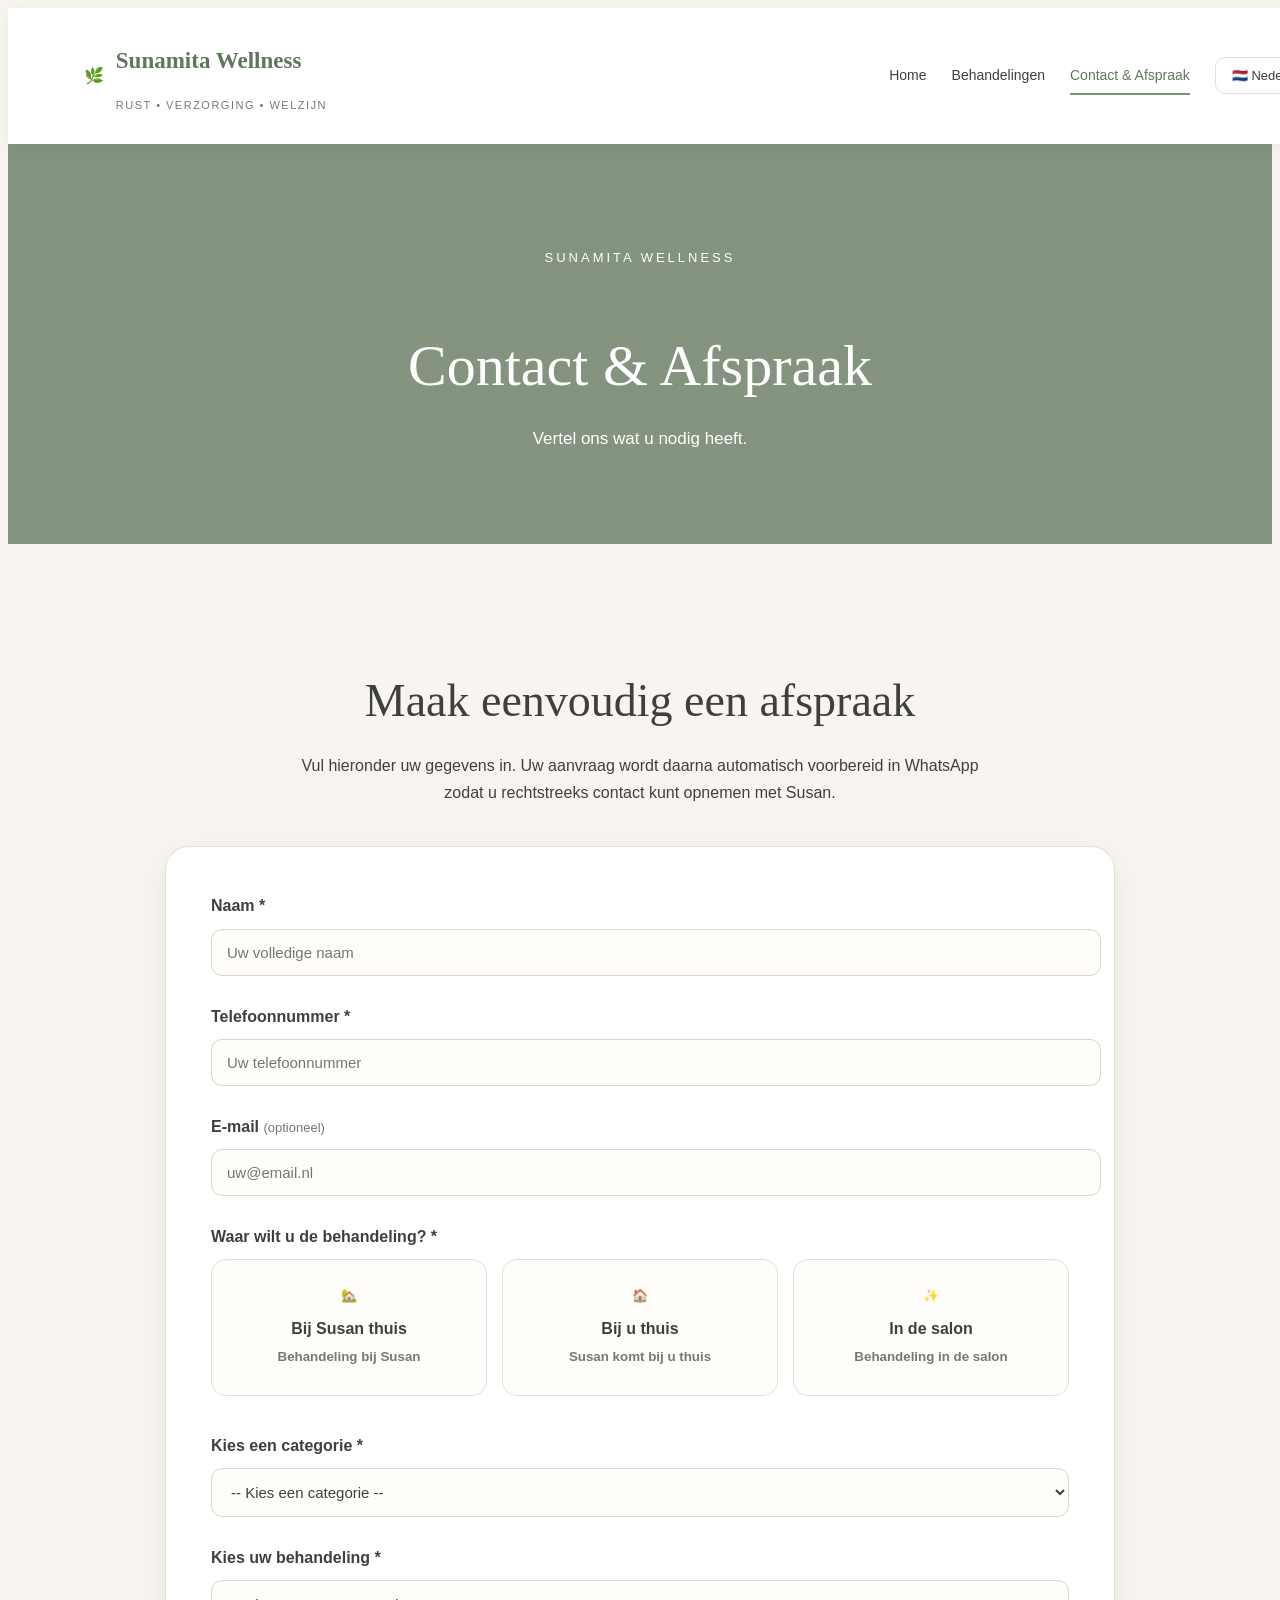
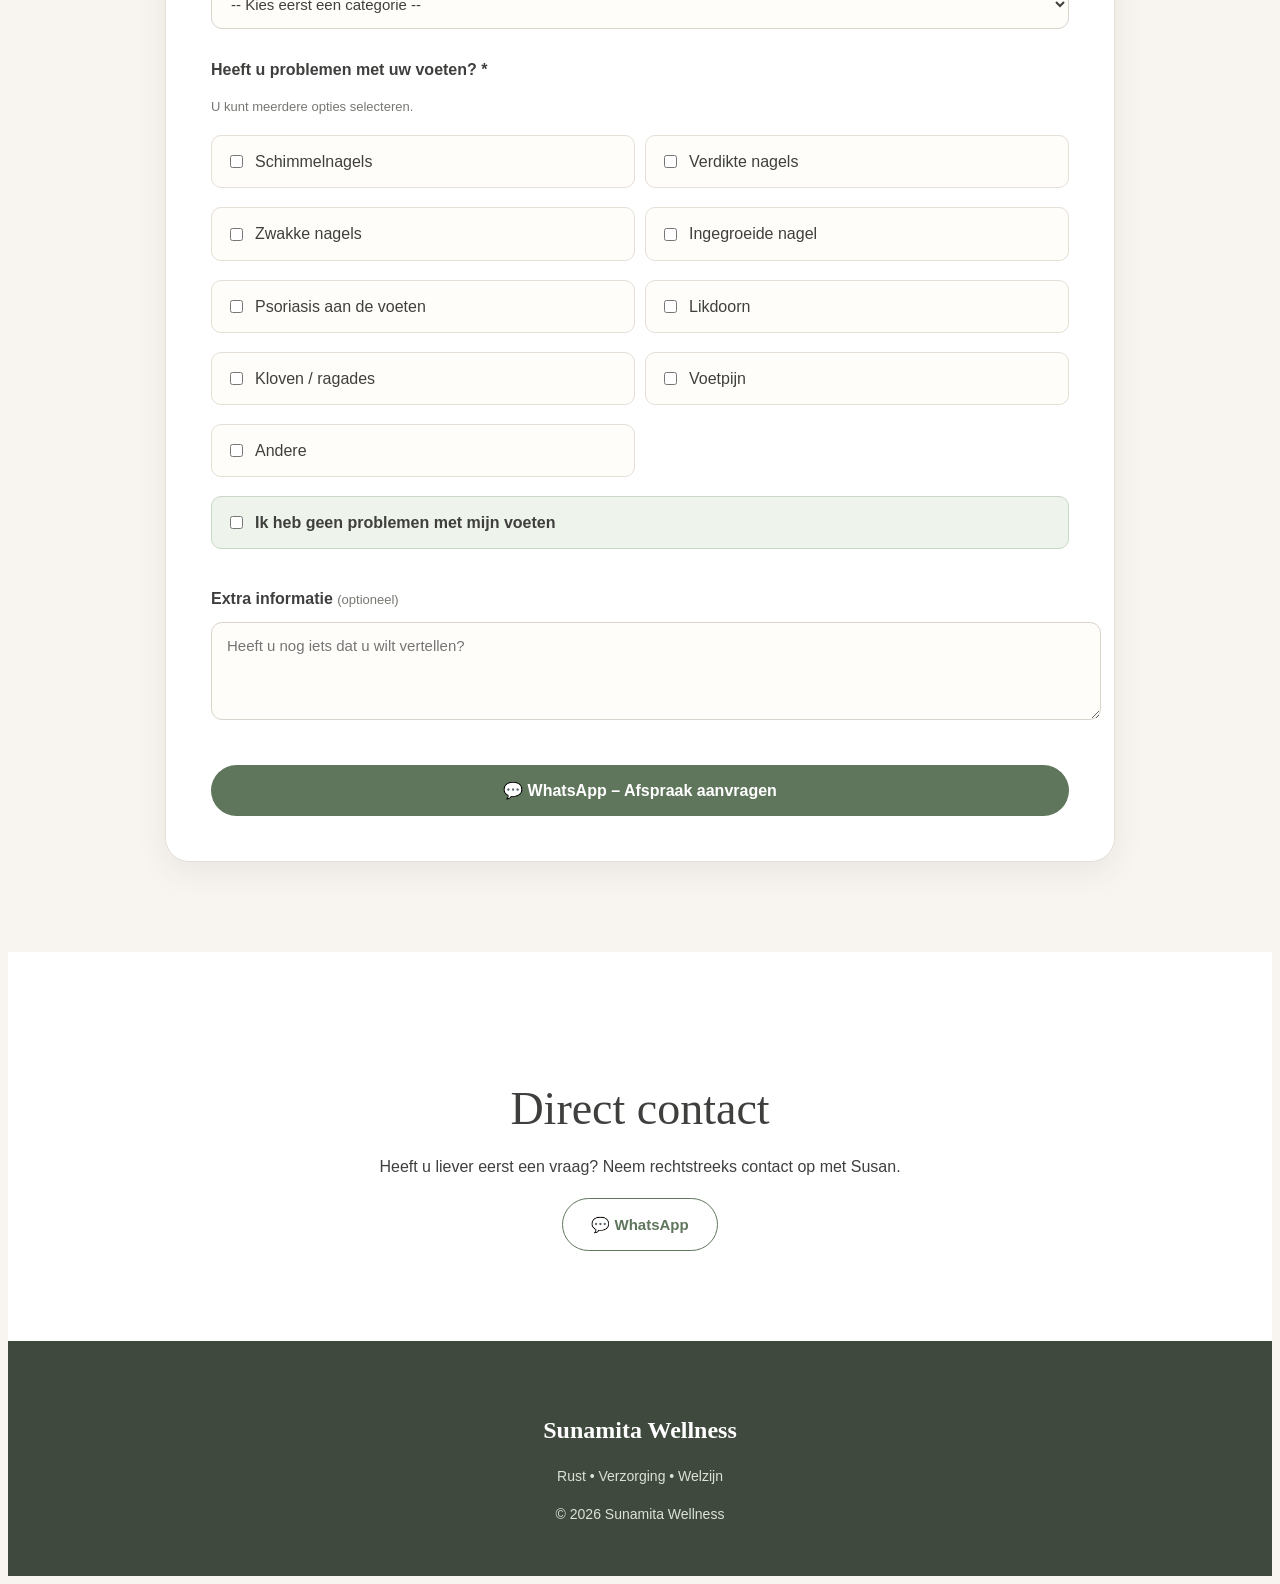
==== contact.html @ 45d214ab "Update contact.html" ====
<!DOCTYPE html>
<html lang="nl">
<head>
  <meta charset="UTF-8">
  <meta name="viewport" content="width=device-width, initial-scale=1.0">

  <title>Contact & Afspraak | Sunamita Wellness</title>

  <link rel="stylesheet" href="style.css">
</head>

<body>

<header class="header">

  <div class="logo">
    <span>🌿</span>

    <div>
      <h1>Sunamita Wellness</h1>
      <p>Rust • Verzorging • Welzijn</p>
    </div>
  </div>

  <nav>

    <a href="index.html"
       data-nl="Home"
       data-en="Home"
       data-es="Inicio">
       Home
    </a>

    <a href="services.html"
       data-nl="Behandelingen"
       data-en="Services"
       data-es="Servicios">
       Behandelingen
    </a>

    <a href="contact.html"
       class="active"
       data-nl="Contact & Afspraak"
       data-en="Contact & Appointment"
       data-es="Contacto y Cita">
       Contact & Afspraak
    </a>

    <select id="languageSelector">

      <option value="nl">🇳🇱 Nederlands</option>

      <option value="en">🇬🇧 English</option>

      <option value="es">🇪🇸 Español</option>

    </select>

  </nav>

</header>


<main>

<section class="page-title">

  <p>Sunamita Wellness</p>

  <h2>Contact & Afspraak</h2>

  <span>
    Vertel ons wat u nodig heeft.
  </span>

</section>


<section class="contact-section section">

<div class="contact-intro">

<h2>Maak eenvoudig een afspraak</h2>

<p>
Vul hieronder uw gegevens in. Uw aanvraag wordt daarna automatisch
voorbereid in WhatsApp zodat u rechtstreeks contact kunt opnemen met Susan.
</p>

</div>


<form id="appointmentForm">


<!-- NAAM -->

<div class="form-group">

<label for="name">
Naam *
</label>

<input
  type="text"
  id="name"
  name="name"
  placeholder="Uw volledige naam"
  required
>

</div>


<!-- TELEFOON -->

<div class="form-group">

<label for="phone">
Telefoonnummer *
</label>

<input
  type="tel"
  id="phone"
  name="phone"
  placeholder="Uw telefoonnummer"
  required
>

</div>


<!-- EMAIL -->

<div class="form-group">

<label for="email">
E-mail <span>(optioneel)</span>
</label>

<input
  type="email"
  id="email"
  name="email"
  placeholder="uw@email.nl"
>

</div>


<!-- LOCATIE -->

<div class="form-group">

<label>
Waar wilt u de behandeling? *
</label>


<div class="location-options">

<label class="option-card">

<input
  type="radio"
  name="location"
  value="Bij Susan thuis"
  data-price-column="home"
  required
>

<span>🏡</span>

<strong
  data-nl="Bij Susan thuis"
  data-en="At Susan's home"
  data-es="En casa de Susan">
  Bij Susan thuis
</strong>

<small
  data-nl="Behandeling bij Susan"
  data-en="Treatment at Susan's home"
  data-es="Tratamiento en casa de Susan">
  Behandeling bij Susan
</small>

</label>


<label class="option-card">

<input
  type="radio"
  name="location"
  value="Bij u thuis"
  data-price-column="domicilio"
>

<span>🏠</span>

<strong
  data-nl="Bij u thuis"
  data-en="At your home"
  data-es="En su domicilio">
  Bij u thuis
</strong>

<small
  data-nl="Susan komt bij u thuis"
  data-en="Susan comes to your home"
  data-es="Susan va a su domicilio">
  Susan komt bij u thuis
</small>
</label>


<label class="option-card">

<input
  type="radio"
  name="location"
  value="In de salon"
  data-price-column="salon"
>

<span>✨</span>

<strong
  data-nl="In de salon"
  data-en="At the salon"
  data-es="En el salón">
  In de salon
</strong>

<small
  data-nl="Behandeling in de salon"
  data-en="Treatment at the salon"
  data-es="Tratamiento en el salón">
  Behandeling in de salon
</small>
</label>

</div>

</div>


<!-- CATEGORIE -->

<div class="form-group">

<label for="category">
Kies een categorie *
</label>

<select id="category" required>

<option value="">
-- Kies een categorie --
</option>

<option value="massage">
💆 Massages
</option>

<option value="feet">
🦶 Voetverzorging & Voettherapie
</option>

<option value="nails">
💅 Nagelverzorging & Manicure
</option>

<option value="spa">
🌿 Spa Pedicure
</option>

<option value="reflex">
🌸 Voetreflexologie & Lymfatische massage
</option>

</select>

</div>


<!-- SERVICE -->

<div class="form-group">

<label for="service">
Kies uw behandeling *
</label>

<select id="service" required>

<option value="">
-- Kies eerst een categorie --
</option>

</select>

</div>


<!-- PROBLEMEN -->

<div class="form-group">

<label>
Heeft u problemen met uw voeten? *
</label>

<p class="help-text">
U kunt meerdere opties selecteren.
</p>


<div class="problem-options">

<label>
<input type="checkbox" name="problem" value="Schimmelnagels">
Schimmelnagels
</label>

<label>
<input type="checkbox" name="problem" value="Verdikte nagels">
Verdikte nagels
</label>

<label>
<input type="checkbox" name="problem" value="Zwakke nagels">
Zwakke nagels
</label>

<label>
<input type="checkbox" name="problem" value="Ingegroeide nagel">
Ingegroeide nagel
</label>

<label>
<input type="checkbox" name="problem" value="Psoriasis aan de voeten">
Psoriasis aan de voeten
</label>

<label>
<input type="checkbox" name="problem" value="Likdoorn">
Likdoorn
</label>

<label>
<input type="checkbox" name="problem" value="Kloven / ragades">
Kloven / ragades
</label>

<label>
<input type="checkbox" name="problem" value="Voetpijn">
Voetpijn
</label>

<label>
<input type="checkbox" name="problem" value="Andere">
Andere
</label>

<label class="no-problem">

<input
  type="checkbox"
  id="noProblem"
  name="problem"
  value="Ik heb geen problemen met mijn voeten"
>

<strong>
Ik heb geen problemen met mijn voeten
</strong>

</label>

</div>

</div>


<!-- ANDERE -->

<div
  class="form-group"
  id="otherProblemContainer"
  style="display:none;"
>

<label for="otherProblem">
Beschrijf uw probleem *
</label>

<textarea
  id="otherProblem"
  rows="4"
  placeholder="Beschrijf hier wat u ervaart..."
></textarea>

</div>


<!-- OPMERKING -->

<div class="form-group">

<label for="message">
Extra informatie <span>(optioneel)</span>
</label>

<textarea
  id="message"
  rows="4"
  placeholder="Heeft u nog iets dat u wilt vertellen?"
></textarea>

</div>


<!-- PRIJS -->

<div
  id="pricePreview"
  class="price-preview"
  style="display:none;"
>

<h3>💶 Indicatie van de prijs</h3>

<p>
Basisprijs:
<strong id="basePrice">€0</strong>
</p>

<p>
Toeslag bij specifieke voetproblemen:
<strong>vanaf €20</strong>
</p>

<p class="price-note">
De definitieve prijs wordt vooraf door Susan bevestigd.
</p>

</div>


<button
  type="submit"
  class="button whatsapp-button"
>
  💬 WhatsApp – Afspraak aanvragen
</button>


</form>

</section>


<section class="contact-info section">

<h2>Direct contact</h2>

<p>
Heeft u liever eerst een vraag? Neem rechtstreeks contact op met Susan.
</p>

<a
  href="#"
  id="directWhatsapp"
  class="button secondary"
>
💬 WhatsApp
</a>

</section>

</main>


<footer>

<h3>Sunamita Wellness</h3>

<p>Rust • Verzorging • Welzijn</p>

<p>© 2026 Sunamita Wellness</p>

</footer>


<script src="script.js"></script>

</body>
</html>
---- style.css ----
```css
/* =========================================
   SUNAMITA WELLNESS
   GLOBAL STYLES
========================================= */

* {
  margin: 0;
  padding: 0;
  box-sizing: border-box;
}

:root {
  --primary: #7b9278;
  --primary-dark: #5f765c;
  --secondary: #d9c7b8;
  --cream: #f8f5f0;
  --light: #ffffff;
  --text: #3f403d;
  --muted: #777872;
  --border: #e5dfd7;
  --shadow: 0 10px 30px rgba(70, 70, 60, 0.08);
  --radius: 18px;
}

html {
  scroll-behavior: smooth;
}

body {
  font-family: "Segoe UI", Arial, sans-serif;
  background: var(--cream);
  color: var(--text);
  line-height: 1.7;
}

a {
  text-decoration: none;
  color: inherit;
}

img {
  max-width: 100%;
  display: block;
}


/* =========================================
   HEADER
========================================= */

.header {
  width: 100%;
  background: rgba(255, 255, 255, 0.96);
  display: flex;
  align-items: center;
  justify-content: space-between;
  padding: 18px 6%;
  position: sticky;
  top: 0;
  z-index: 1000;
  box-shadow: 0 3px 20px rgba(0, 0, 0, 0.05);
  backdrop-filter: blur(10px);
}

.logo {
  display: flex;
  align-items: center;
  gap: 12px;
}

.logo-icon {
  font-size: 34px;
}

.logo h1 {
  font-family: Georgia, serif;
  font-size: 23px;
  color: var(--primary-dark);
  font-weight: 600;
}

.logo p {
  font-size: 11px;
  letter-spacing: 1.5px;
  color: var(--muted);
  text-transform: uppercase;
}

nav {
  display: flex;
  align-items: center;
  gap: 25px;
}

nav a {
  font-size: 14px;
  font-weight: 500;
  color: var(--text);
  transition: 0.3s ease;
  position: relative;
}

nav a:hover,
nav a.active {
  color: var(--primary-dark);
}

nav a.active::after {
  content: "";
  position: absolute;
  left: 0;
  right: 0;
  bottom: -7px;
  height: 2px;
  background: var(--primary);
}

#languageSelector {
  border: 1px solid var(--border);
  background: white;
  padding: 9px 12px;
  border-radius: 10px;
  color: var(--text);
  cursor: pointer;
  font-size: 13px;
}


/* =========================================
   HERO
========================================= */

.hero {
  min-height: 680px;
  position: relative;
  display: flex;
  align-items: center;
  justify-content: center;

  /*
     Después podemos reemplazar esta imagen
     por una foto real de Sunamita Wellness.
  */

  background:
    linear-gradient(
      rgba(55, 65, 55, 0.38),
      rgba(55, 65, 55, 0.38)
    ),
    url("images/hero.jpg") center/cover no-repeat;

  text-align: center;
  color: white;
}

.hero-overlay {
  position: absolute;
  inset: 0;
  background: linear-gradient(
    135deg,
    rgba(70, 90, 70, 0.25),
    rgba(30, 40, 30, 0.18)
  );
}

.hero-content {
  position: relative;
  z-index: 2;
  max-width: 800px;
  padding: 30px;
}

.welcome {
  font-size: 17px;
  letter-spacing: 3px;
  text-transform: uppercase;
  margin-bottom: 12px;
}

.hero h2 {
  font-family: Georgia, serif;
  font-size: clamp(48px, 8vw, 82px);
  font-weight: 500;
  margin-bottom: 20px;
}

.hero-text {
  font-size: 21px;
  margin-bottom: 35px;
}


/* =========================================
   BUTTONS
========================================= */

.button {
  display: inline-block;
  background: var(--primary-dark);
  color: white;
  padding: 13px 28px;
  border-radius: 50px;
  font-size: 15px;
  font-weight: 600;
  border: none;
  cursor: pointer;
  transition: 0.3s ease;
}

.button:hover {
  transform: translateY(-2px);
  background: #4e644c;
  box-shadow: 0 8px 20px rgba(60, 80, 60, 0.2);
}

.button.secondary {
  background: transparent;
  border: 1px solid var(--primary-dark);
  color: var(--primary-dark);
}

.button.secondary:hover {
  background: var(--primary-dark);
  color: white;
}


/* =========================================
   GENERAL SECTIONS
========================================= */

.section {
  padding: 90px 7%;
}

.section-content {
  max-width: 850px;
  margin: auto;
}

.section-heading {
  max-width: 800px;
  margin: 0 auto 45px;
  text-align: center;
}

.small-title {
  color: var(--primary-dark);
  text-transform: uppercase;
  letter-spacing: 2px;
  font-size: 13px;
  font-weight: 700;
  margin-bottom: 10px;
}

.section h2,
.section-heading h2 {
  font-family: Georgia, serif;
  font-weight: 500;
  font-size: clamp(32px, 5vw, 46px);
  line-height: 1.25;
  margin-bottom: 22px;
}

.section p {
  margin-bottom: 17px;
}


/* =========================================
   INTRO
========================================= */

.intro-section {
  background: white;
  text-align: center;
}

.intro-section .section-content {
  max-width: 850px;
}


/* =========================================
   INFO CARDS
========================================= */

.info-grid {
  max-width: 1100px;
  margin: auto;
  display: grid;
  grid-template-columns: repeat(3, 1fr);
  gap: 25px;
}

.info-card {
  background: white;
  padding: 35px 28px;
  border-radius: var(--radius);
  box-shadow: var(--shadow);
  text-align: center;
  border: 1px solid var(--border);
  transition: 0.3s ease;
}

.info-card:hover {
  transform: translateY(-6px);
}

.info-icon {
  font-size: 42px;
  margin-bottom: 18px;
}

.info-card h3 {
  font-family: Georgia, serif;
  font-size: 23px;
  margin-bottom: 12px;
  color: var(--primary-dark);
}


/* =========================================
   PROBLEMS
========================================= */

.problems-section {
  background: #f0ebe4;
}

.problem-grid {
  max-width: 1100px;
  margin: auto;
  display: grid;
  grid-template-columns: repeat(3, 1fr);
  gap: 18px;
}

.problem-card {
  background: white;
  border-radius: 16px;
  padding: 25px 20px;
  text-align: center;
  border: 1px solid var(--border);
  transition: 0.3s ease;
}

.problem-card:hover {
  transform: translateY(-4px);
  box-shadow: var(--shadow);
}

.problem-card span {
  display: block;
  font-size: 32px;
  margin-bottom: 10px;
}

.problem-card h3 {
  font-size: 17px;
  font-weight: 600;
}

.section-button {
  text-align: center;
  margin-top: 35px;
}


/* =========================================
   MASSAGES
========================================= */

.massage-section {
  background: white;
}

.massage-grid {
  max-width: 1100px;
  margin: auto;
  display: grid;
  grid-template-columns: repeat(3, 1fr);
  gap: 25px;
}

.massage-card {
  padding: 35px;
  background: var(--cream);
  border-radius: var(--radius);
  text-align: center;
  border: 1px solid var(--border);
}

.massage-card > span {
  font-size: 42px;
  display: block;
  margin-bottom: 15px;
}

.massage-card h3 {
  font-family: Georgia, serif;
  font-size: 24px;
  color: var(--primary-dark);
  margin-bottom: 12px;
}


/* =========================================
   WHY SUNAMITA
========================================= */

.why-section {
  background:
    linear-gradient(
      rgba(105, 125, 100, 0.9),
      rgba(105, 125, 100, 0.9)
    ),
    url("images/wellness.jpg") center/cover no-repeat;

  color: white;
}

.why-content {
  max-width: 850px;
  margin: auto;
  text-align: center;
}

.why-section .small-title {
  color: #edf3ea;
}

.why-section h2 {
  color: white;
}

.values {
  margin-top: 40px;
  display: flex;
  justify-content: center;
  gap: 50px;
  flex-wrap: wrap;
}

.values div {
  display: flex;
  flex-direction: column;
  align-items: center;
  gap: 7px;
}

.values span {
  font-size: 30px;
}

.values strong {
  font-size: 14px;
}


/* =========================================
   NOTICE
========================================= */

.notice {
  max-width: 1000px;
  margin: 50px auto;
  background: #fffdf9;
  border: 1px solid var(--border);
  border-radius: var(--radius);
  padding: 35px;
}

.notice h3 {
  color: var(--primary-dark);
  font-family: Georgia, serif;
  font-size: 25px;
  margin-bottom: 15px;
}


/* =========================================
   CTA
========================================= */

.cta {
  text-align: center;
  background: #e9e2d9;
}

.cta h2 {
  max-width: 750px;
  margin-left: auto;
  margin-right: auto;
}

.cta-buttons {
  display: flex;
  justify-content: center;
  gap: 15px;
  flex-wrap: wrap;
  margin-top: 25px;
}


/* =========================================
   PAGE TITLE
========================================= */

.page-title {
  text-align: center;
  padding: 90px 20px;
  background:
    linear-gradient(
      rgba(100, 120, 95, 0.78),
      rgba(100, 120, 95, 0.78)
    ),
    url("images/wellness.jpg") center/cover no-repeat;
  color: white;
}

.page-title p {
  text-transform: uppercase;
  letter-spacing: 3px;
  font-size: 13px;
  margin-bottom: 10px;
}

.page-title h2 {
  font-family: Georgia, serif;
  font-size: clamp(38px, 6vw, 58px);
  font-weight: 500;
  margin-bottom: 10px;
}

.page-title span {
  font-size: 17px;
}


/* =========================================
   PRICE TABLE
========================================= */

.price-section {
  max-width: 1250px;
  margin: auto;
}

.price-section h2 {
  text-align: center;
  margin-bottom: 30px;
}

.price-table {
  width: 100%;
  background: white;
  border-radius: var(--radius);
  overflow: hidden;
  box-shadow: var(--shadow);
  border: 1px solid var(--border);
}

.price-header,
.price-row {
  display: grid;
  grid-template-columns: 2.2fr 1fr 1fr 1fr;
  align-items: center;
}

.price-header {
  background: var(--primary-dark);
  color: white;
  font-weight: 600;
  padding: 17px 20px;
}

.price-row {
  padding: 17px 20px;
  border-bottom: 1px solid var(--border);
}

.price-row:last-child {
  border-bottom: none;
}

.price-row:nth-child(even) {
  background: #faf8f4;
}

.price-row span:not(:first-child),
.price-header span:not(:first-child) {
  text-align: center;
  font-weight: 600;
}

.price-row:hover {
  background: #f0ebe4;
}


/* =========================================
   CONTACT FORM
========================================= */

.contact-section {
  max-width: 950px;
  margin: auto;
}

.contact-intro {
  text-align: center;
  max-width: 700px;
  margin: 0 auto 40px;
}

#appointmentForm {
  background: white;
  padding: 45px;
  border-radius: 24px;
  box-shadow: var(--shadow);
  border: 1px solid var(--border);
}

.form-group {
  margin-bottom: 27px;
}

.form-group label {
  display: block;
  font-weight: 600;
  margin-bottom: 9px;
}

.form-group label span {
  color: var(--muted);
  font-size: 13px;
  font-weight: normal;
}

input[type="text"],
input[type="tel"],
input[type="email"],
textarea,
select:not(#languageSelector) {
  width: 100%;
  padding: 14px 15px;
  border: 1px solid #d9d4cc;
  border-radius: 11px;
  background: #fffdfa;
  color: var(--text);
  font-family: inherit;
  font-size: 15px;
  outline: none;
  transition: 0.25s ease;
}

input:focus,
textarea:focus,
select:focus {
  border-color: var(--primary);
  box-shadow: 0 0 0 3px rgba(123, 146, 120, 0.12);
}

textarea {
  resize: vertical;
}

.help-text {
  color: var(--muted);
  font-size: 13px;
}


/* =========================================
   LOCATION OPTIONS
========================================= */

.location-options {
  display: grid;
  grid-template-columns: repeat(3, 1fr);
  gap: 15px;
}

.option-card {
  position: relative;
  padding: 25px 15px;
  border: 1px solid var(--border);
  border-radius: 15px;
  text-align: center;
  cursor: pointer;
  transition: 0.25s ease;
  background: #fffdfa;
}

.option-card:hover {
  border-color: var(--primary);
}

.option-card input {
  position: absolute;
  opacity: 0;
}

.option-card:has(input:checked) {
  border-color: var(--primary-dark);
  background: #eef3eb;
  box-shadow: 0 0 0 2px rgba(95, 118, 92, 0.1);
}

.option-card span {
  display: block;
  font-size: 32px;
  margin-bottom: 8px;
}

.option-card strong {
  display: block;
}

.option-card small {
  color: var(--muted);
}


/* =========================================
   FOOT PROBLEMS
========================================= */

.problem-options {
  display: grid;
  grid-template-columns: repeat(2, 1fr);
  gap: 10px;
}

.problem-options label {
  display: flex;
  align-items: center;
  gap: 9px;
  padding: 12px 14px;
  border: 1px solid var(--border);
  border-radius: 10px;
  cursor: pointer;
  font-weight: 400;
  background: #fffdfa;
  transition: 0.2s ease;
}

.problem-options label:hover {
  background: #f5f2ed;
}

.problem-options input {
  accent-color: var(--primary-dark);
}

.problem-options .no-problem {
  grid-column: 1 / -1;
  background: #eef3eb;
  border-color: #cbd8c7;
}


/* =========================================
   PRICE PREVIEW
========================================= */

.price-preview {
  margin: 30px 0;
  padding: 25px;
  border-radius: 15px;
  background: #eef3eb;
  border: 1px solid #cbd8c7;
}

.price-preview h3 {
  color: var(--primary-dark);
  margin-bottom: 12px;
}

.price-preview p {
  margin-bottom: 7px;
}

.price-note {
  color: var(--muted);
  font-size: 13px;
}


/* =========================================
   WHATSAPP BUTTON
========================================= */

.whatsapp-button {
  width: 100%;
  font-size: 16px;
  padding: 16px;
  margin-top: 10px;
}


/* =========================================
   CONTACT INFO
========================================= */

.contact-info {
  text-align: center;
  background: white;
}

.contact-info h2 {
  margin-bottom: 15px;
}


/* =========================================
   FOOTER
========================================= */

footer {
  background: #3f493d;
  color: white;
  text-align: center;
  padding: 45px 20px;
}

footer h3 {
  font-family: Georgia, serif;
  font-size: 24px;
  margin-bottom: 8px;
}

footer p {
  color: #dce1d9;
  font-size: 14px;
  margin-bottom: 5px;
}


/* =========================================
   RESPONSIVE — TABLET
========================================= */

@media (max-width: 900px) {

  .header {
    flex-direction: column;
    gap: 18px;
  }

  nav {
    flex-wrap: wrap;
    justify-content: center;
  }

  .info-grid,
  .massage-grid {
    grid-template-columns: 1fr 1fr;
  }

  .problem-grid {
    grid-template-columns: 1fr 1fr;
  }

  .location-options {
    grid-template-columns: 1fr;
  }

}


/* =========================================
   RESPONSIVE — MOBILE
========================================= */

@media (max-width: 650px) {

  .header {
    padding: 15px 4%;
  }

  .logo h1 {
    font-size: 19px;
  }

  nav {
    gap: 13px;
  }

  nav a {
    font-size: 13px;
  }

  #languageSelector {
    font-size: 12px;
    padding: 7px 9px;
  }


  .hero {
    min-height: 600px;
  }

  .hero h2 {
    font-size: 48px;
  }

  .hero-text {
    font-size: 17px;
  }


  .section {
    padding: 65px 5%;
  }


  .info-grid,
  .problem-grid,
  .massage-grid {
    grid-template-columns: 1fr;
  }


  .price-table {
    overflow-x: auto;
  }

  .price-header,
  .price-row {
    min-width: 720px;
  }


  #appointmentForm {
    padding: 25px 18px;
  }


  .problem-options {
    grid-template-columns: 1fr;
  }

  .problem-options .no-problem {
    grid-column: auto;
  }


  .page-title {
    padding: 65px 20px;
  }


  .values {
    gap: 25px;
  }

}


/* =========================================
   ACCESSIBILITY
========================================= */

button,
a,
select,
input,
textarea {
  -webkit-tap-highlight-color: transparent;
}

button:focus-visible,
a:focus-visible,
select:focus-visible,
input:focus-visible,
textarea:focus-visible {
  outline: 3px solid rgba(123, 146, 120, 0.35);
  outline-offset: 2px;
}
```
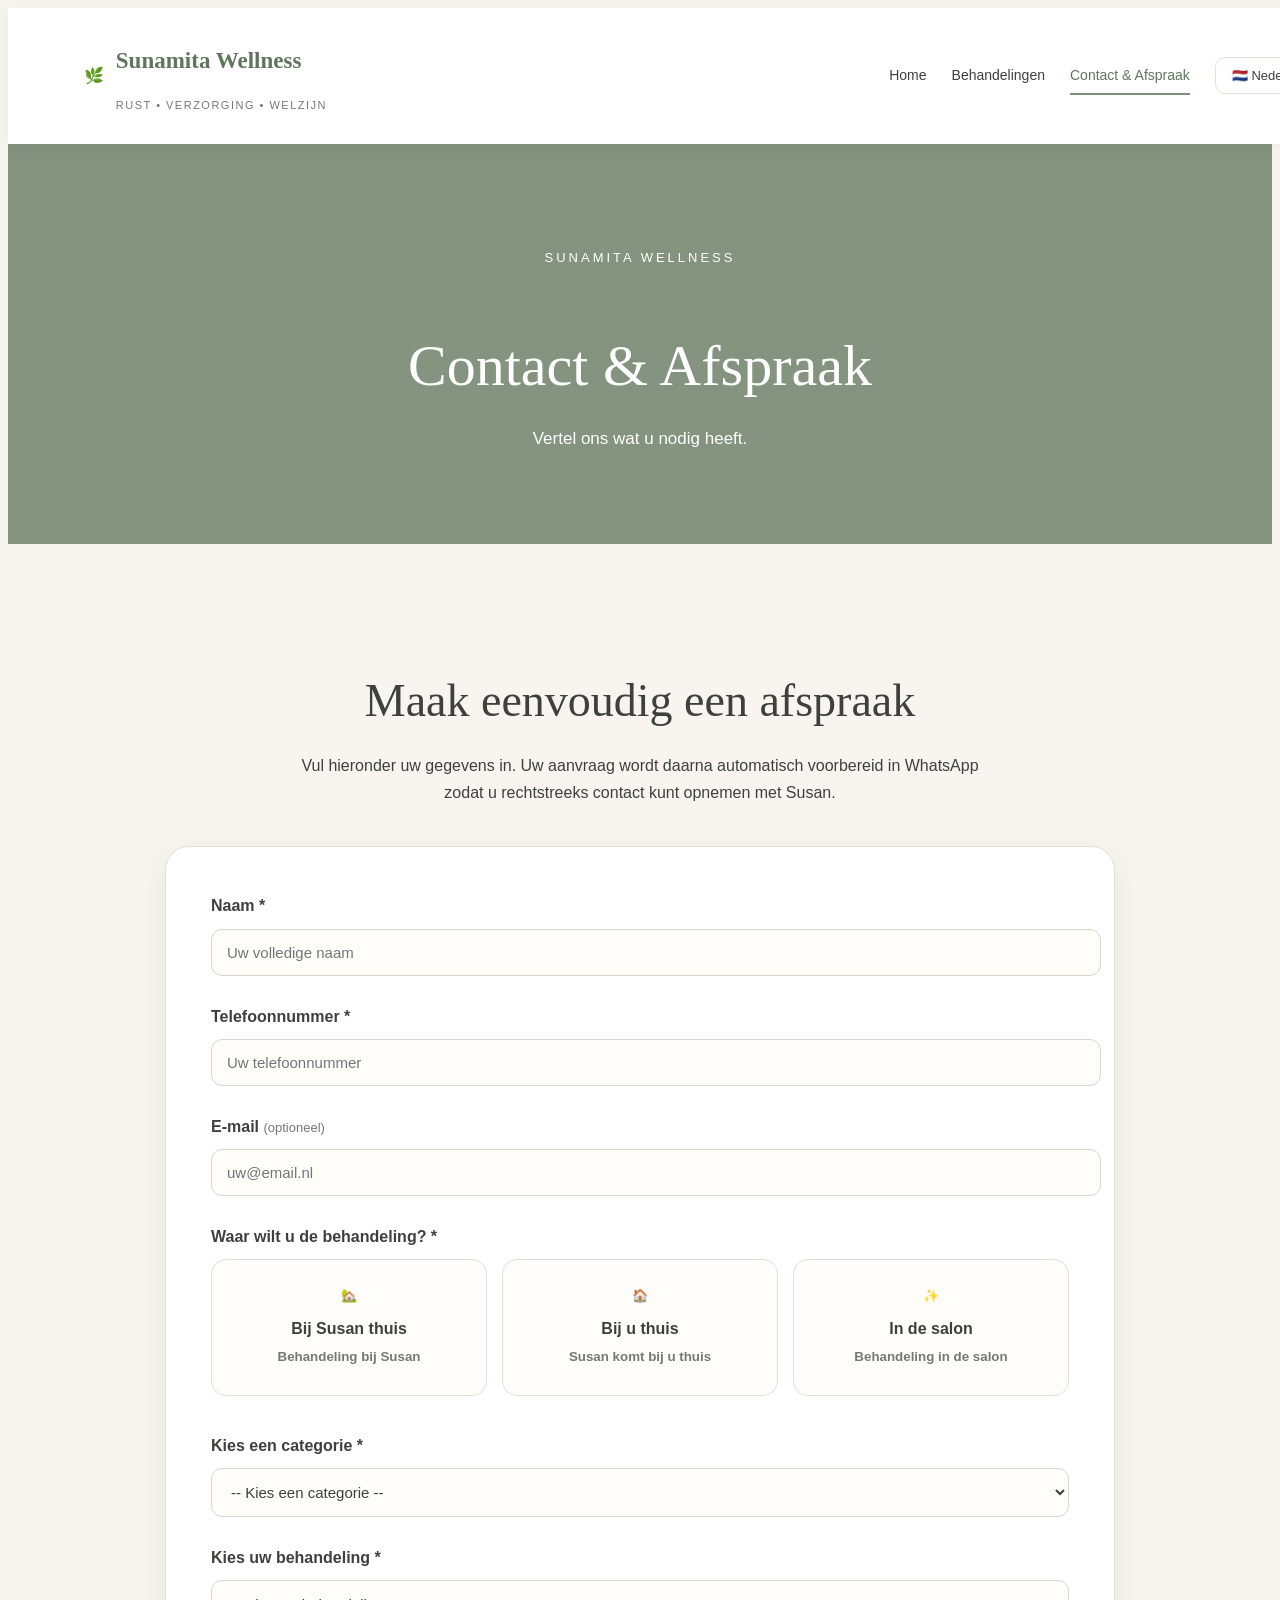
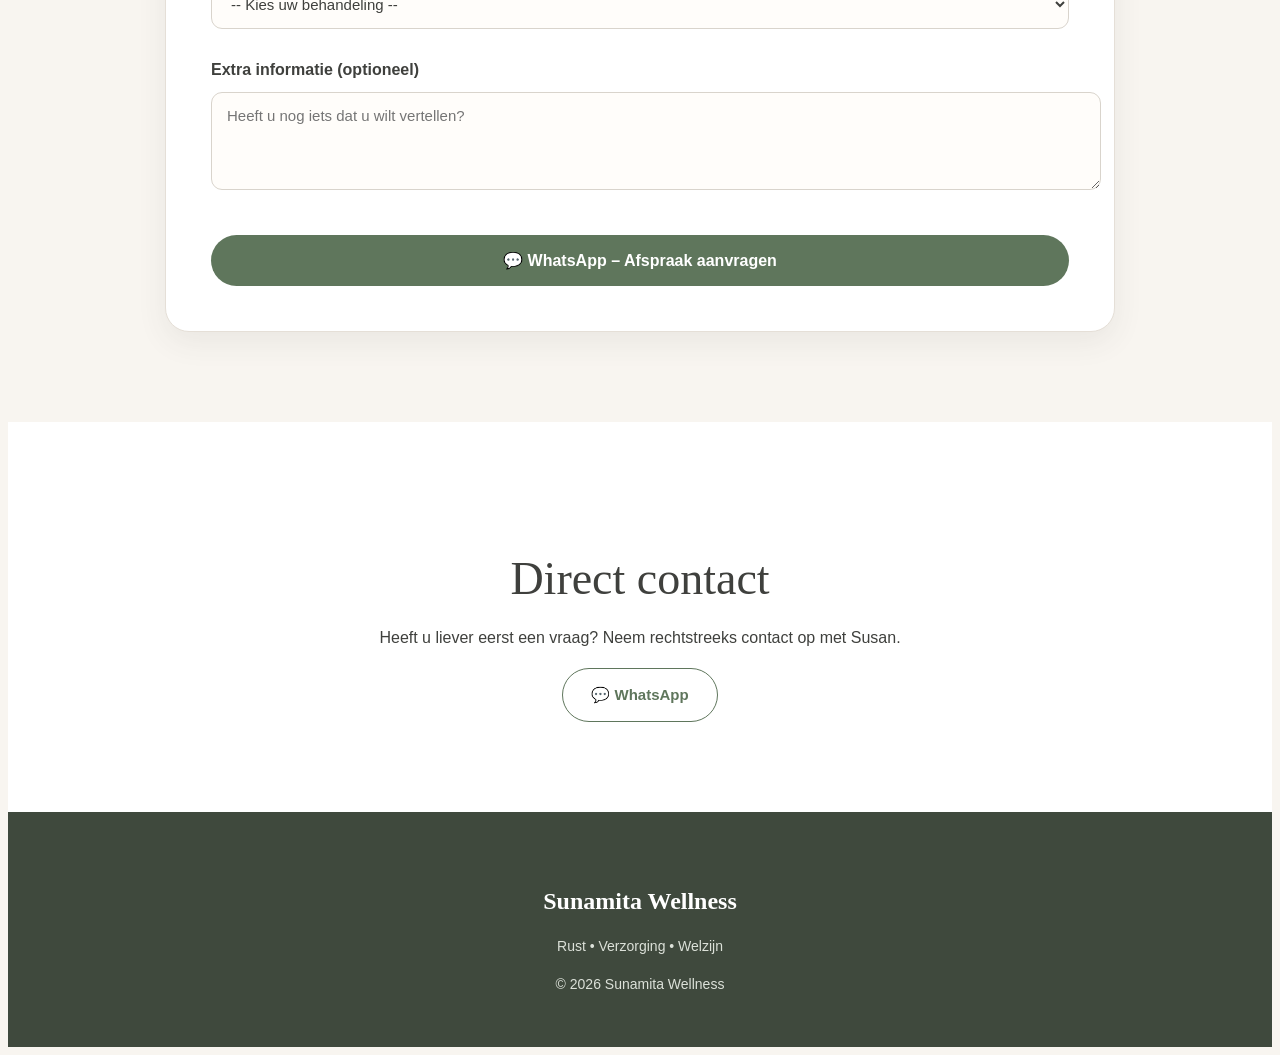
==== commit df44bc0e: "Update contact.html" ====
--- a/contact.html
+++ b/contact.html
@@ -307,10 +307,10 @@
 
 <!-- PROBLEMEN -->
 
-<div class="form-group">
-
-<label>
-Heeft u problemen met uw voeten? *
+<div class="form-group" id="footProblemGroup" style="display:none;">
+
+<label>
+Heeft u problemen met uw voeten?
 </label>
 
 <p class="help-text">
@@ -425,27 +425,25 @@
 
 <!-- PRIJS -->
 
-<div
-  id="pricePreview"
-  class="price-preview"
-  style="display:none;"
->
-
-<h3>💶 Indicatie van de prijs</h3>
-
-<p>
-Basisprijs:
-<strong id="basePrice">€0</strong>
-</p>
-
-<p>
-Toeslag bij specifieke voetproblemen:
-<strong>vanaf €20</strong>
-</p>
-
-<p class="price-note">
-De definitieve prijs wordt vooraf door Susan bevestigd.
-</p>
+<div class="price-preview" id="pricePreview" style="display:none;">
+
+  <h3>💶 Indicatie van de prijs</h3>
+
+  <p>
+    <strong>Basisprijs:</strong>
+    <span id="basePrice">€0</span>
+  </p>
+
+  <p>
+    <span id="surchargeText">
+      Toeslag:
+    </span>
+    <strong id="surchargeAmount">€0</strong>
+  </p>
+
+  <p class="price-note">
+    De definitieve prijs wordt vooraf door Susan bevestigd.
+  </p>
 
 </div>
 
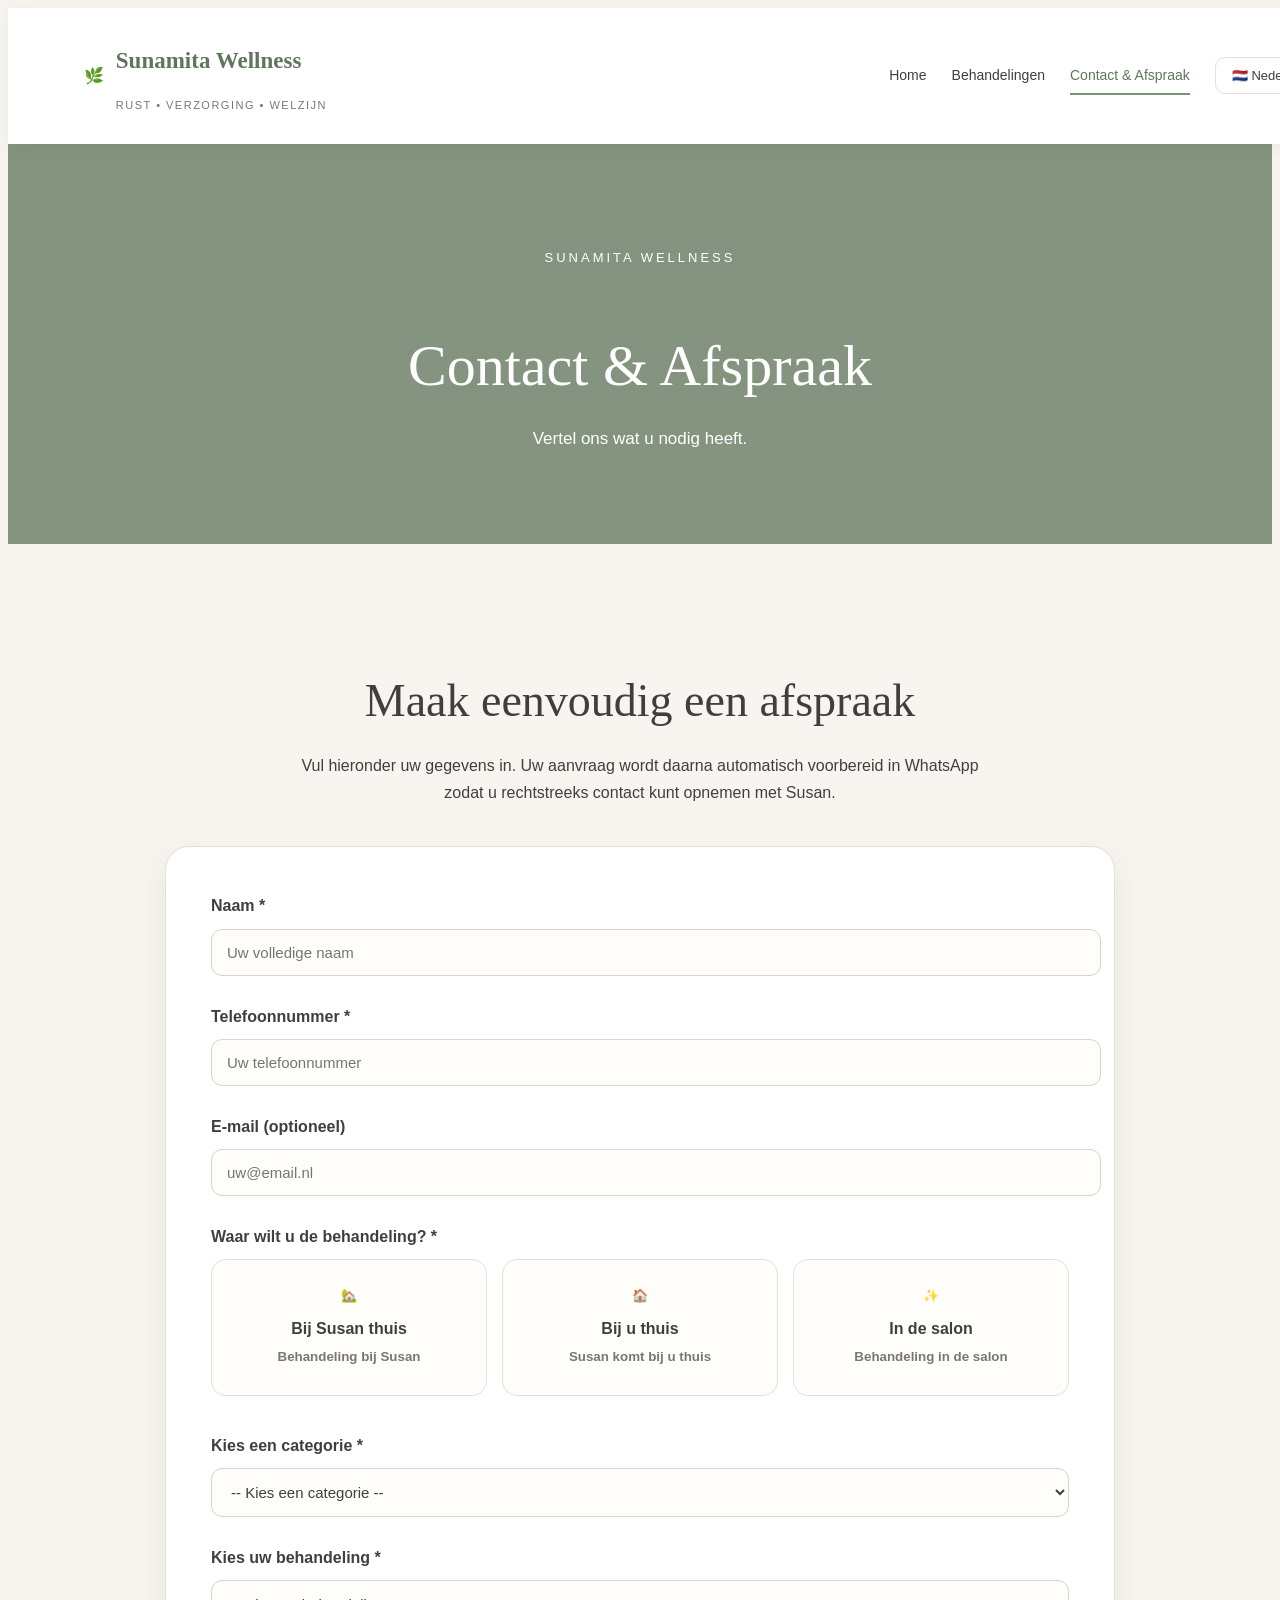
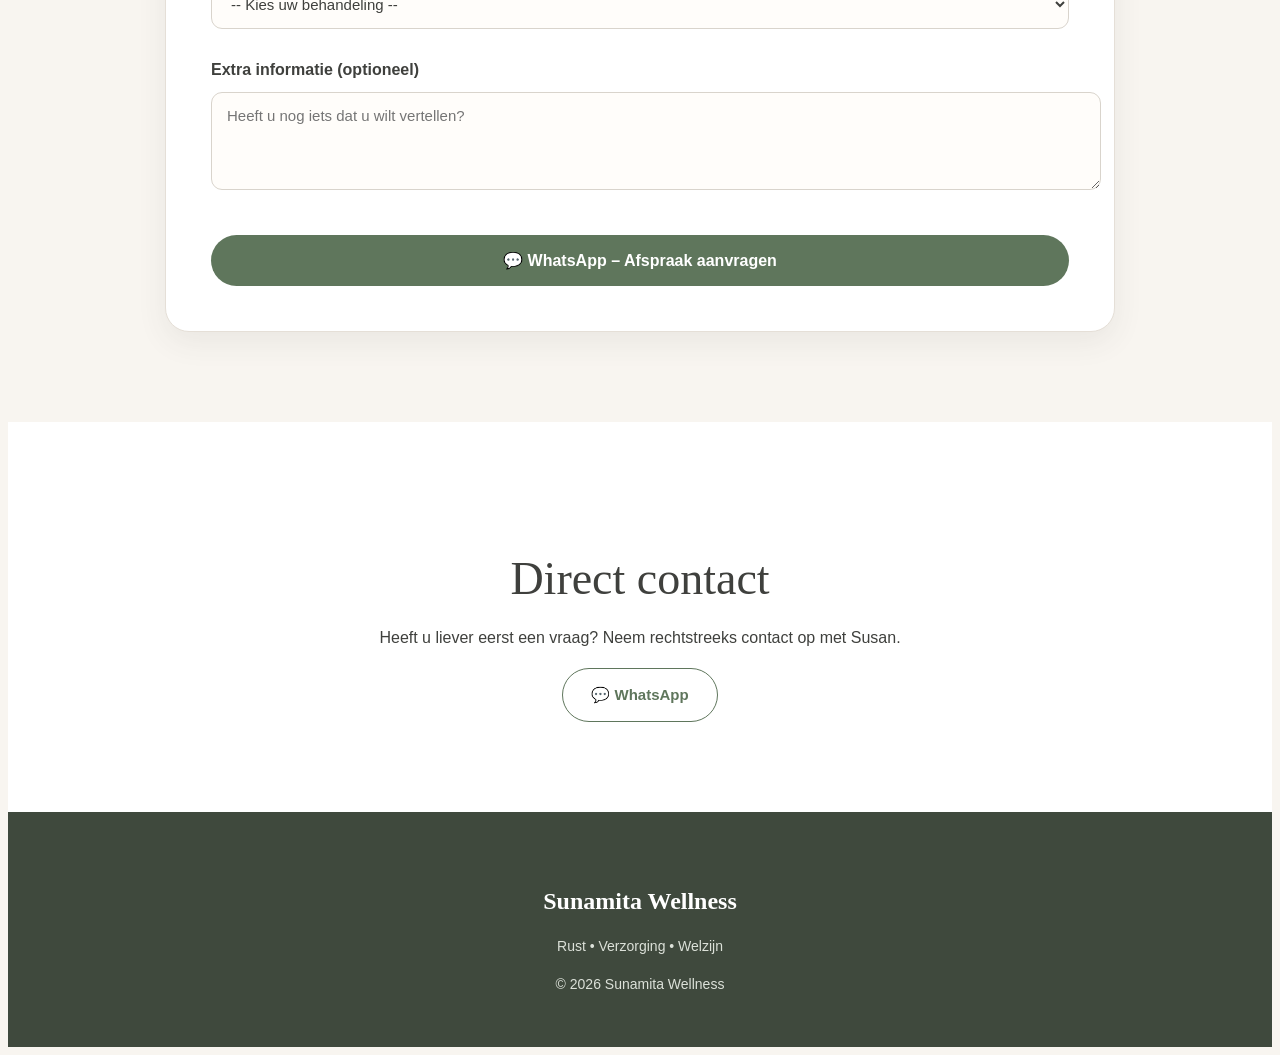
==== commit 7edb7340: "Update contact.html" ====
--- a/contact.html
+++ b/contact.html
@@ -1,58 +1,97 @@
 <!DOCTYPE html>
 <html lang="nl">
+
 <head>
+
   <meta charset="UTF-8">
-  <meta name="viewport" content="width=device-width, initial-scale=1.0">
-
-  <title>Contact & Afspraak | Sunamita Wellness</title>
-
-  <link rel="stylesheet" href="style.css">
+
+  <meta
+    name="viewport"
+    content="width=device-width, initial-scale=1.0"
+  >
+
+  <title>
+    Contact & Afspraak | Sunamita Wellness
+  </title>
+
+  <link
+    rel="stylesheet"
+    href="style.css"
+  >
+
 </head>
 
+
 <body>
 
+
 <header class="header">
 
   <div class="logo">
+
     <span>🌿</span>
 
     <div>
-      <h1>Sunamita Wellness</h1>
-      <p>Rust • Verzorging • Welzijn</p>
+
+      <h1>
+        Sunamita Wellness
+      </h1>
+
+      <p>
+        Rust • Verzorging • Welzijn
+      </p>
+
     </div>
+
   </div>
 
+
   <nav>
 
-    <a href="index.html"
-       data-nl="Home"
-       data-en="Home"
-       data-es="Inicio">
-       Home
+    <a
+      href="index.html"
+      data-nl="Home"
+      data-en="Home"
+      data-es="Inicio"
+    >
+      Home
     </a>
 
-    <a href="services.html"
-       data-nl="Behandelingen"
-       data-en="Services"
-       data-es="Servicios">
-       Behandelingen
+
+    <a
+      href="services.html"
+      data-nl="Behandelingen"
+      data-en="Services"
+      data-es="Servicios"
+    >
+      Behandelingen
     </a>
 
-    <a href="contact.html"
-       class="active"
-       data-nl="Contact & Afspraak"
-       data-en="Contact & Appointment"
-       data-es="Contacto y Cita">
-       Contact & Afspraak
+
+    <a
+      href="contact.html"
+      class="active"
+      data-nl="Contact & Afspraak"
+      data-en="Contact & Appointment"
+      data-es="Contacto y Cita"
+    >
+      Contact & Afspraak
     </a>
 
+
     <select id="languageSelector">
 
-      <option value="nl">🇳🇱 Nederlands</option>
-
-      <option value="en">🇬🇧 English</option>
-
-      <option value="es">🇪🇸 Español</option>
+      <option value="nl">
+        🇳🇱 Nederlands
+      </option>
+
+      <option value="en">
+        🇬🇧 English
+      </option>
+
+      <option value="es">
+        🇪🇸 Español
+      </option>
 
     </select>
 
@@ -61,104 +100,168 @@
 </header>
 
 
+
 <main>
 
+
 <section class="page-title">
 
-  <p>Sunamita Wellness</p>
-
-  <h2>Contact & Afspraak</h2>
-
-  <span>
+  <p>
+    Sunamita Wellness
+  </p>
+
+  <h2
+    data-nl="Contact & Afspraak"
+    data-en="Contact & Appointment"
+    data-es="Contacto y Cita"
+  >
+    Contact & Afspraak
+  </h2>
+
+  <span
+    data-nl="Vertel ons wat u nodig heeft."
+    data-en="Tell us what you need."
+    data-es="Cuéntanos qué necesitas."
+  >
     Vertel ons wat u nodig heeft.
   </span>
 
 </section>
 
 
+
 <section class="contact-section section">
 
+
 <div class="contact-intro">
 
-<h2>Maak eenvoudig een afspraak</h2>
-
-<p>
-Vul hieronder uw gegevens in. Uw aanvraag wordt daarna automatisch
-voorbereid in WhatsApp zodat u rechtstreeks contact kunt opnemen met Susan.
-</p>
-
-</div>
+  <h2
+    data-nl="Maak eenvoudig een afspraak"
+    data-en="Make an appointment easily"
+    data-es="Solicita tu cita fácilmente"
+  >
+    Maak eenvoudig een afspraak
+  </h2>
+
+
+  <p
+    data-nl="Vul hieronder uw gegevens in. Uw aanvraag wordt daarna automatisch voorbereid in WhatsApp zodat u rechtstreeks contact kunt opnemen met Susan."
+    data-en="Fill in your details below. Your request will then be automatically prepared in WhatsApp so you can contact Susan directly."
+    data-es="Completa tus datos. Tu solicitud se preparará automáticamente en WhatsApp para que puedas contactar directamente con Susan."
+  >
+    Vul hieronder uw gegevens in. Uw aanvraag wordt daarna automatisch voorbereid in WhatsApp zodat u rechtstreeks contact kunt opnemen met Susan.
+  </p>
+
+</div>
+
 
 
 <form id="appointmentForm">
 
 
-<!-- NAAM -->
+
+<!-- NAME -->
 
 <div class="form-group">
 
-<label for="name">
-Naam *
-</label>
+<label
+  for="name"
+  data-nl="Naam *"
+  data-en="Name *"
+  data-es="Nombre *"
+>
+  Naam *
+</label>
+
 
 <input
   type="text"
   id="name"
   name="name"
+  required
+  data-placeholder-nl="Uw volledige naam"
+  data-placeholder-en="Your full name"
+  data-placeholder-es="Tu nombre completo"
   placeholder="Uw volledige naam"
-  required
->
-
-</div>
-
-
-<!-- TELEFOON -->
+>
+
+</div>
+
+
+
+<!-- PHONE -->
 
 <div class="form-group">
 
-<label for="phone">
-Telefoonnummer *
-</label>
+<label
+  for="phone"
+  data-nl="Telefoonnummer *"
+  data-en="Phone number *"
+  data-es="Número de teléfono *"
+>
+  Telefoonnummer *
+</label>
+
 
 <input
   type="tel"
   id="phone"
   name="phone"
+  required
+  data-placeholder-nl="Uw telefoonnummer"
+  data-placeholder-en="Your phone number"
+  data-placeholder-es="Tu número de teléfono"
   placeholder="Uw telefoonnummer"
-  required
->
-
-</div>
+>
+
+</div>
+
 
 
 <!-- EMAIL -->
 
 <div class="form-group">
 
-<label for="email">
-E-mail <span>(optioneel)</span>
-</label>
+<label
+  for="email"
+  data-nl="E-mail (optioneel)"
+  data-en="Email (optional)"
+  data-es="Correo electrónico (opcional)"
+>
+  E-mail (optioneel)
+</label>
+
 
 <input
   type="email"
   id="email"
   name="email"
+  data-placeholder-nl="uw@email.nl"
+  data-placeholder-en="your@email.com"
+  data-placeholder-es="tu@email.com"
   placeholder="uw@email.nl"
 >
 
 </div>
 
 
-<!-- LOCATIE -->
+
+<!-- LOCATION -->
 
 <div class="form-group">
 
-<label>
-Waar wilt u de behandeling? *
-</label>
+<label
+  data-nl="Waar wilt u de behandeling? *"
+  data-en="Where would you like the treatment? *"
+  data-es="¿Dónde desea realizar el tratamiento? *"
+>
+  Waar wilt u de behandeling? *
+</label>
+
 
 
 <div class="location-options">
+
 
 <label class="option-card">
 
@@ -172,21 +275,26 @@
 
 <span>🏡</span>
 
+
 <strong
   data-nl="Bij Susan thuis"
   data-en="At Susan's home"
-  data-es="En casa de Susan">
+  data-es="En casa de Susan"
+>
   Bij Susan thuis
 </strong>
+
 
 <small
   data-nl="Behandeling bij Susan"
   data-en="Treatment at Susan's home"
-  data-es="Tratamiento en casa de Susan">
+  data-es="Tratamiento en casa de Susan"
+>
   Behandeling bij Susan
 </small>
 
 </label>
+
 
 
 <label class="option-card">
@@ -198,22 +306,29 @@
   data-price-column="domicilio"
 >
 
+
 <span>🏠</span>
+
 
 <strong
   data-nl="Bij u thuis"
   data-en="At your home"
-  data-es="En su domicilio">
+  data-es="En su domicilio"
+>
   Bij u thuis
 </strong>
+
 
 <small
   data-nl="Susan komt bij u thuis"
   data-en="Susan comes to your home"
-  data-es="Susan va a su domicilio">
+  data-es="Susan va a su domicilio"
+>
   Susan komt bij u thuis
 </small>
-</label>
+
+</label>
+
 
 
 <label class="option-card">
@@ -225,145 +340,360 @@
   data-price-column="salon"
 >
 
+
 <span>✨</span>
+
 
 <strong
   data-nl="In de salon"
   data-en="At the salon"
-  data-es="En el salón">
+  data-es="En el salón"
+>
   In de salon
 </strong>
+
 
 <small
   data-nl="Behandeling in de salon"
   data-en="Treatment at the salon"
-  data-es="Tratamiento en el salón">
+  data-es="Tratamiento en el salón"
+>
   Behandeling in de salon
 </small>
-</label>
-
-</div>
-
-</div>
-
-
-<!-- CATEGORIE -->
+
+</label>
+
+
+</div>
+
+</div>
+
+
+
+<!-- CATEGORY -->
 
 <div class="form-group">
 
-<label for="category">
-Kies een categorie *
-</label>
-
-<select id="category" required>
+<label
+  for="category"
+  data-nl="Kies een categorie *"
+  data-en="Choose a category *"
+  data-es="Elige una categoría *"
+>
+  Kies een categorie *
+</label>
+
+
+<select
+  id="category"
+  required
+>
+
+<option
+  value=""
+  data-nl="-- Kies een categorie --"
+  data-en="-- Choose a category --"
+  data-es="-- Elige una categoría --"
+>
+  -- Kies een categorie --
+</option>
+
+
+<option
+  value="massage"
+  data-nl="💆 Massages"
+  data-en="💆 Massages"
+  data-es="💆 Masajes"
+>
+  💆 Massages
+</option>
+
+
+<option
+  value="feet"
+  data-nl="🦶 Voetverzorging & Voettherapie"
+  data-en="🦶 Foot Care & Foot Therapy"
+  data-es="🦶 Cuidado y Terapia de Pies"
+>
+  🦶 Voetverzorging & Voettherapie
+</option>
+
+
+<option
+  value="nails"
+  data-nl="💅 Nagelverzorging & Manicure"
+  data-en="💅 Nail Care & Manicure"
+  data-es="💅 Cuidado de Uñas y Manicura"
+>
+  💅 Nagelverzorging & Manicure
+</option>
+
+
+<option
+  value="spa"
+  data-nl="🌿 Spa Pedicure"
+  data-en="🌿 Spa Pedicure"
+  data-es="🌿 Spa Pedicura"
+>
+  🌿 Spa Pedicure
+</option>
+
+
+<option
+  value="reflex"
+  data-nl="🌸 Voetreflexologie & Lymfatische massage"
+  data-en="🌸 Foot Reflexology & Lymphatic Massage"
+  data-es="🌸 Reflexología Podal y Masaje Linfático"
+>
+  🌸 Voetreflexologie & Lymfatische massage
+</option>
+
+</select>
+
+</div>
+
+
+
+<!-- SERVICE -->
+
+<div class="form-group">
+
+<label
+  for="service"
+  data-nl="Kies uw behandeling *"
+  data-en="Choose your treatment *"
+  data-es="Elige tu tratamiento *"
+>
+  Kies uw behandeling *
+</label>
+
+
+<select
+  id="service"
+  required
+>
 
 <option value="">
--- Kies een categorie --
+  -- Kies eerst een categorie --
 </option>
 
-<option value="massage">
-💆 Massages
-</option>
-
-<option value="feet">
-🦶 Voetverzorging & Voettherapie
-</option>
-
-<option value="nails">
-💅 Nagelverzorging & Manicure
-</option>
-
-<option value="spa">
-🌿 Spa Pedicure
-</option>
-
-<option value="reflex">
-🌸 Voetreflexologie & Lymfatische massage
-</option>
-
 </select>
 
 </div>
 
 
-<!-- SERVICE -->
-
-<div class="form-group">
-
-<label for="service">
-Kies uw behandeling *
-</label>
-
-<select id="service" required>
-
-<option value="">
--- Kies eerst een categorie --
-</option>
-
-</select>
-
-</div>
-
-
-<!-- PROBLEMEN -->
-
-<div class="form-group" id="footProblemGroup" style="display:none;">
+
+<!-- FOOT PROBLEMS -->
+
+<div
+  class="form-group"
+  id="footProblemGroup"
+  style="display:none;"
+>
+
+
+<label
+  data-nl="Heeft u problemen met uw voeten?"
+  data-en="Do you have any foot concerns?"
+  data-es="¿Tiene algún problema en los pies?"
+>
+  Heeft u problemen met uw voeten?
+</label>
+
+
+<p
+  class="help-text"
+  data-nl="U kunt meerdere opties selecteren."
+  data-en="You can select more than one option."
+  data-es="Puede seleccionar varias opciones."
+>
+  U kunt meerdere opties selecteren.
+</p>
+
+
+
+<div class="problem-options">
+
 
 <label>
-Heeft u problemen met uw voeten?
-</label>
-
-<p class="help-text">
-U kunt meerdere opties selecteren.
-</p>
-
-
-<div class="problem-options">
+
+<input
+  type="checkbox"
+  name="problem"
+  value="Schimmelnagels"
+>
+
+<span
+  data-nl="Schimmelnagels"
+  data-en="Fungal nails"
+  data-es="Hongos en las uñas"
+>
+  Schimmelnagels
+</span>
+
+</label>
+
+
 
 <label>
-<input type="checkbox" name="problem" value="Schimmelnagels">
-Schimmelnagels
-</label>
+
+<input
+  type="checkbox"
+  name="problem"
+  value="Verdikte nagels"
+>
+
+<span
+  data-nl="Verdikte nagels"
+  data-en="Thickened nails"
+  data-es="Uñas engrosadas"
+>
+  Verdikte nagels
+</span>
+
+</label>
+
+
 
 <label>
-<input type="checkbox" name="problem" value="Verdikte nagels">
-Verdikte nagels
-</label>
+
+<input
+  type="checkbox"
+  name="problem"
+  value="Zwakke nagels"
+>
+
+<span
+  data-nl="Zwakke nagels"
+  data-en="Weak nails"
+  data-es="Uñas débiles"
+>
+  Zwakke nagels
+</span>
+
+</label>
+
+
 
 <label>
-<input type="checkbox" name="problem" value="Zwakke nagels">
-Zwakke nagels
-</label>
+
+<input
+  type="checkbox"
+  name="problem"
+  value="Ingegroeide nagel"
+>
+
+<span
+  data-nl="Ingegroeide nagel"
+  data-en="Ingrown nail"
+  data-es="Uña encarnada"
+>
+  Ingegroeide nagel
+</span>
+
+</label>
+
+
 
 <label>
-<input type="checkbox" name="problem" value="Ingegroeide nagel">
-Ingegroeide nagel
-</label>
+
+<input
+  type="checkbox"
+  name="problem"
+  value="Psoriasis aan de voeten"
+>
+
+<span
+  data-nl="Psoriasis aan de voeten"
+  data-en="Psoriasis on the feet"
+  data-es="Psoriasis en los pies"
+>
+  Psoriasis aan de voeten
+</span>
+
+</label>
+
+
 
 <label>
-<input type="checkbox" name="problem" value="Psoriasis aan de voeten">
-Psoriasis aan de voeten
-</label>
+
+<input
+  type="checkbox"
+  name="problem"
+  value="Likdoorn"
+>
+
+<span
+  data-nl="Likdoorn"
+  data-en="Corn"
+  data-es="Callo"
+>
+  Likdoorn
+</span>
+
+</label>
+
+
 
 <label>
-<input type="checkbox" name="problem" value="Likdoorn">
-Likdoorn
-</label>
+
+<input
+  type="checkbox"
+  name="problem"
+  value="Kloven / ragades"
+>
+
+<span
+  data-nl="Kloven / ragades"
+  data-en="Cracked skin / fissures"
+  data-es="Grietas / fisuras"
+>
+  Kloven / ragades
+</span>
+
+</label>
+
+
 
 <label>
-<input type="checkbox" name="problem" value="Kloven / ragades">
-Kloven / ragades
-</label>
+
+<input
+  type="checkbox"
+  name="problem"
+  value="Voetpijn"
+>
+
+<span
+  data-nl="Voetpijn"
+  data-en="Foot pain"
+  data-es="Dolor de pies"
+>
+  Voetpijn
+</span>
+
+</label>
+
+
 
 <label>
-<input type="checkbox" name="problem" value="Voetpijn">
-Voetpijn
-</label>
-
-<label>
-<input type="checkbox" name="problem" value="Andere">
-Andere
-</label>
+
+<input
+  type="checkbox"
+  name="problem"
+  value="Andere"
+>
+
+<span
+  data-nl="Andere"
+  data-en="Other"
+  data-es="Otro"
+>
+  Andere
+</span>
+
+</label>
+
+
 
 <label class="no-problem">
 
@@ -374,18 +704,25 @@
   value="Ik heb geen problemen met mijn voeten"
 >
 
-<strong>
-Ik heb geen problemen met mijn voeten
+
+<strong
+  data-nl="Ik heb geen problemen met mijn voeten"
+  data-en="I have no problems with my feet"
+  data-es="No tengo problemas en los pies"
+>
+  Ik heb geen problemen met mijn voeten
 </strong>
 
 </label>
 
-</div>
-
-</div>
-
-
-<!-- ANDERE -->
+
+</div>
+
+</div>
+
+
+
+<!-- OTHER PROBLEM -->
 
 <div
   class="form-group"
@@ -393,64 +730,127 @@
   style="display:none;"
 >
 
-<label for="otherProblem">
-Beschrijf uw probleem *
-</label>
+<label
+  for="otherProblem"
+  data-nl="Beschrijf uw probleem *"
+  data-en="Describe your concern *"
+  data-es="Describe su problema *"
+>
+  Beschrijf uw probleem *
+</label>
+
 
 <textarea
   id="otherProblem"
   rows="4"
+  data-placeholder-nl="Beschrijf hier wat u ervaart..."
+  data-placeholder-en="Please describe your concern here..."
+  data-placeholder-es="Describe aquí lo que está experimentando..."
   placeholder="Beschrijf hier wat u ervaart..."
 ></textarea>
 
 </div>
 
 
-<!-- OPMERKING -->
+
+<!-- EXTRA MESSAGE -->
 
 <div class="form-group">
 
-<label for="message">
-Extra informatie <span>(optioneel)</span>
-</label>
+<label
+  for="message"
+  data-nl="Extra informatie (optioneel)"
+  data-en="Additional information (optional)"
+  data-es="Información adicional (opcional)"
+>
+  Extra informatie (optioneel)
+</label>
+
 
 <textarea
   id="message"
   rows="4"
+  data-placeholder-nl="Heeft u nog iets dat u wilt vertellen?"
+  data-placeholder-en="Is there anything else you would like to tell us?"
+  data-placeholder-es="¿Hay algo más que quiera contarnos?"
   placeholder="Heeft u nog iets dat u wilt vertellen?"
 ></textarea>
 
 </div>
 
 
-<!-- PRIJS -->
-
-<div class="price-preview" id="pricePreview" style="display:none;">
-
-  <h3>💶 Indicatie van de prijs</h3>
-
-  <p>
-    <strong>Basisprijs:</strong>
-    <span id="basePrice">€0</span>
-  </p>
-
-  <p>
-    <span id="surchargeText">
-      Toeslag:
-    </span>
-    <strong id="surchargeAmount">€0</strong>
-  </p>
-
-  <p class="price-note">
-    De definitieve prijs wordt vooraf door Susan bevestigd.
-  </p>
-
-</div>
+
+<!-- PRICE -->
+
+<div
+  class="price-preview"
+  id="pricePreview"
+  style="display:none;"
+>
+
+<h3
+  data-nl="💶 Indicatie van de prijs"
+  data-en="💶 Estimated price"
+  data-es="💶 Precio estimado"
+>
+  💶 Indicatie van de prijs
+</h3>
+
+
+<p>
+
+<strong
+  data-nl="Basisprijs:"
+  data-en="Base price:"
+  data-es="Precio base:"
+>
+  Basisprijs:
+</strong>
+
+<span id="basePrice">
+  €0
+</span>
+
+</p>
+
+
+<p>
+
+<span id="surchargeText"
+  data-nl="Toeslag:"
+  data-en="Additional charge:"
+  data-es="Suplemento:"
+>
+  Toeslag:
+</span>
+
+<strong id="surchargeAmount">
+  €0
+</strong>
+
+</p>
+
+
+<p
+  class="price-note"
+  data-nl="De definitieve prijs wordt vooraf door Susan bevestigd."
+  data-en="The final price will be confirmed by Susan in advance."
+  data-es="Susan confirmará el precio final antes de la cita."
+>
+  De definitieve prijs wordt vooraf door Susan bevestigd.
+</p>
+
+
+</div>
+
 
 
 <button
   type="submit"
   class="button whatsapp-button"
+  data-nl="💬 WhatsApp – Afspraak aanvragen"
+  data-en="💬 WhatsApp – Request an appointment"
+  data-es="💬 WhatsApp – Solicitar una cita"
 >
   💬 WhatsApp – Afspraak aanvragen
 </button>
@@ -461,39 +861,65 @@
 </section>
 
 
+
 <section class="contact-info section">
 
-<h2>Direct contact</h2>
-
-<p>
-Heeft u liever eerst een vraag? Neem rechtstreeks contact op met Susan.
+<h2
+  data-nl="Direct contact"
+  data-en="Direct contact"
+  data-es="Contacto directo"
+>
+  Direct contact
+</h2>
+
+
+<p
+  data-nl="Heeft u liever eerst een vraag? Neem rechtstreeks contact op met Susan."
+  data-en="Would you like to ask a question first? Contact Susan directly."
+  data-es="¿Prefiere hacer una pregunta primero? Contacte directamente con Susan."
+>
+  Heeft u liever eerst een vraag? Neem rechtstreeks contact op met Susan.
 </p>
+
 
 <a
   href="#"
   id="directWhatsapp"
   class="button secondary"
->
-💬 WhatsApp
+  data-nl="💬 WhatsApp"
+  data-en="💬 WhatsApp"
+  data-es="💬 WhatsApp"
+>
+  💬 WhatsApp
 </a>
 
 </section>
 
+
 </main>
 
 
+
 <footer>
 
-<h3>Sunamita Wellness</h3>
-
-<p>Rust • Verzorging • Welzijn</p>
-
-<p>© 2026 Sunamita Wellness</p>
+<h3>
+  Sunamita Wellness
+</h3>
+
+<p>
+  Rust • Verzorging • Welzijn
+</p>
+
+<p>
+  © 2026 Sunamita Wellness
+</p>
 
 </footer>
 
 
+
 <script src="script.js"></script>
 
 </body>
+
 </html>
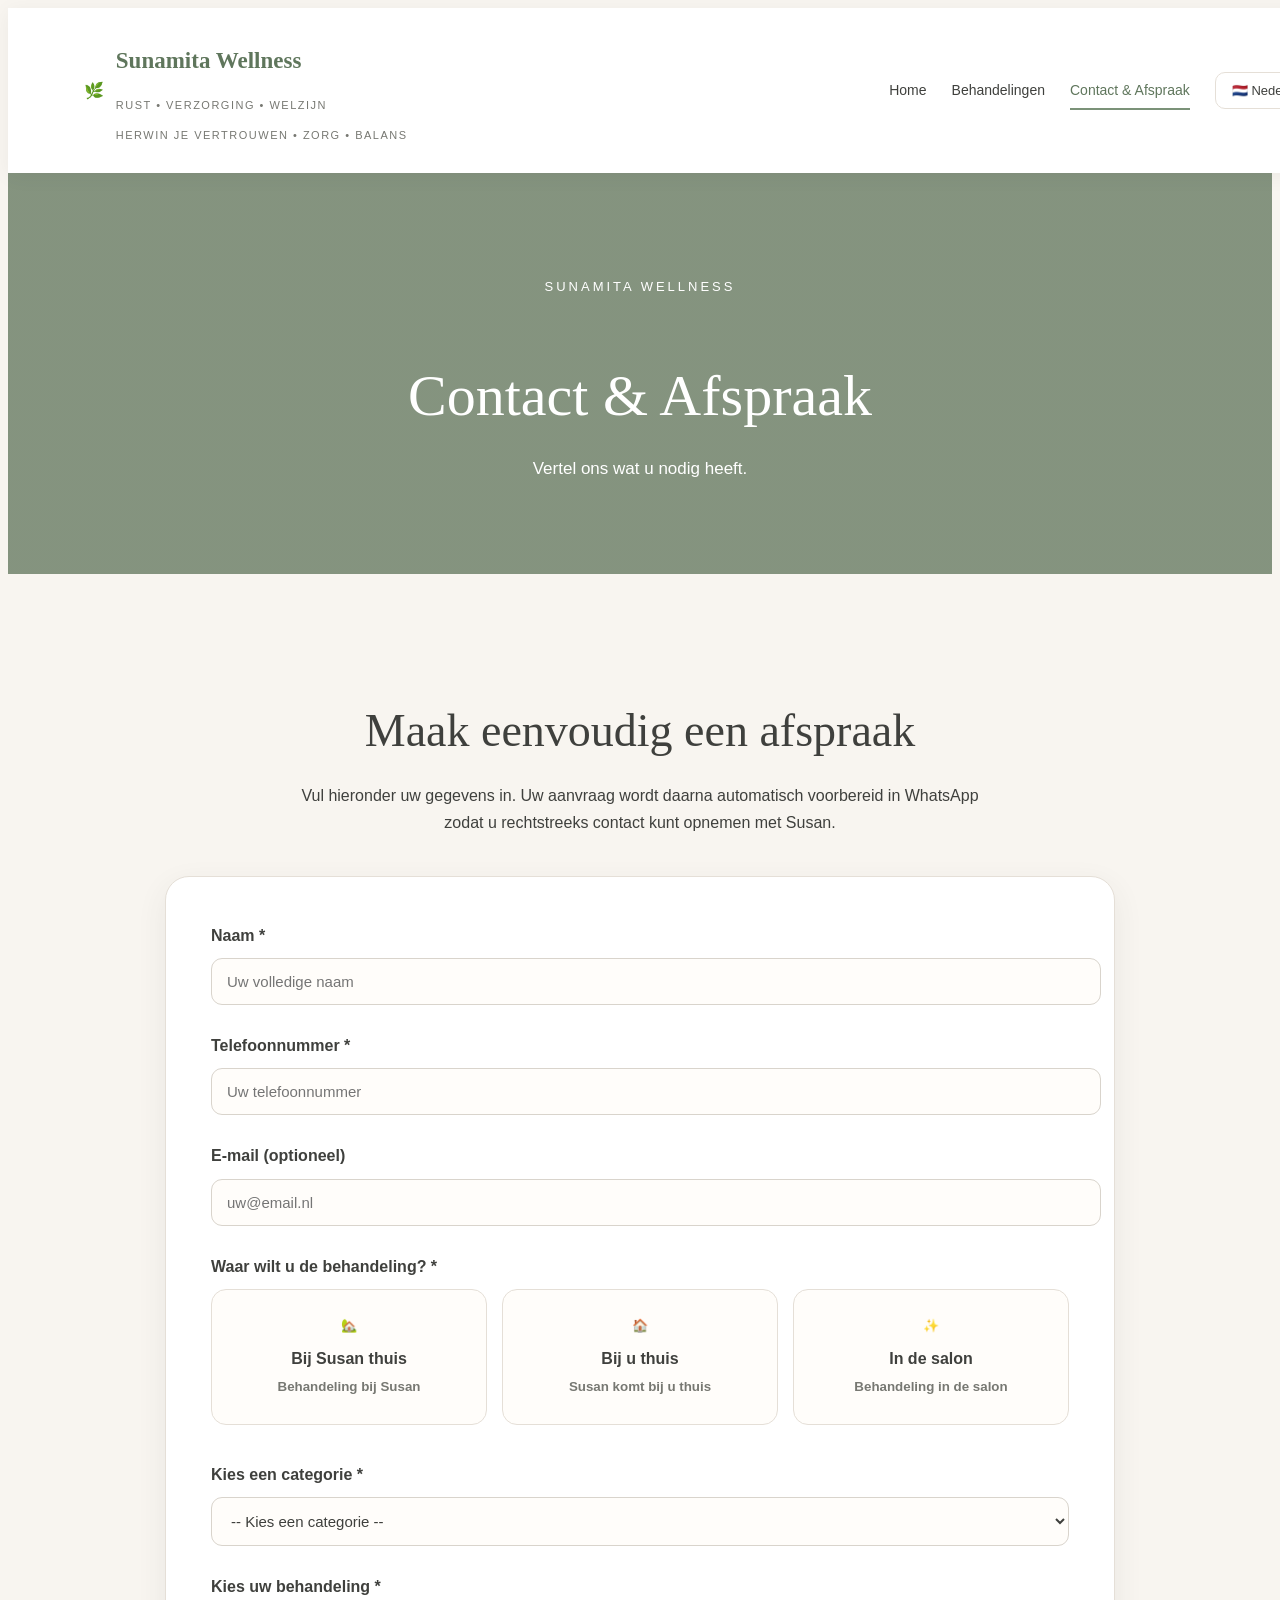
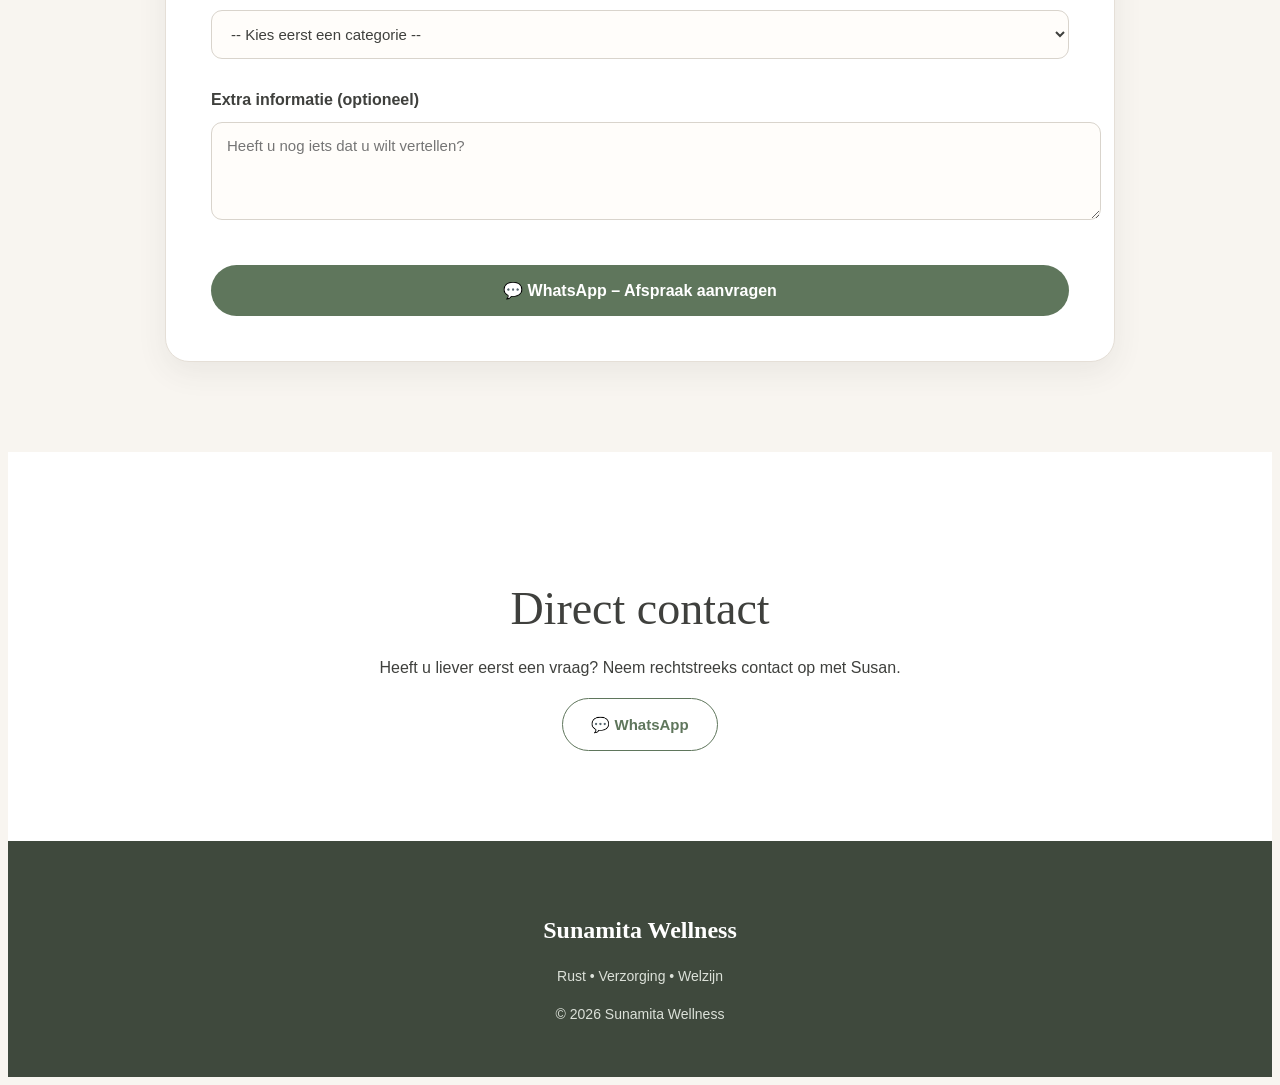
==== commit c701184d: "Update contact.html" ====
--- a/contact.html
+++ b/contact.html
@@ -40,7 +40,13 @@
       <p>
         Rust • Verzorging • Welzijn
       </p>
-
+<p
+  data-nl="Herwin je vertrouwen • Zorg • Balans"
+  data-en="Regain your confidence • Care • Balance"
+  data-es="Recupera tu confianza • Cuidado • Equilibrio"
+>
+  Herwin je vertrouwen • Zorg • Balans
+</p>
     </div>
 
   </div>
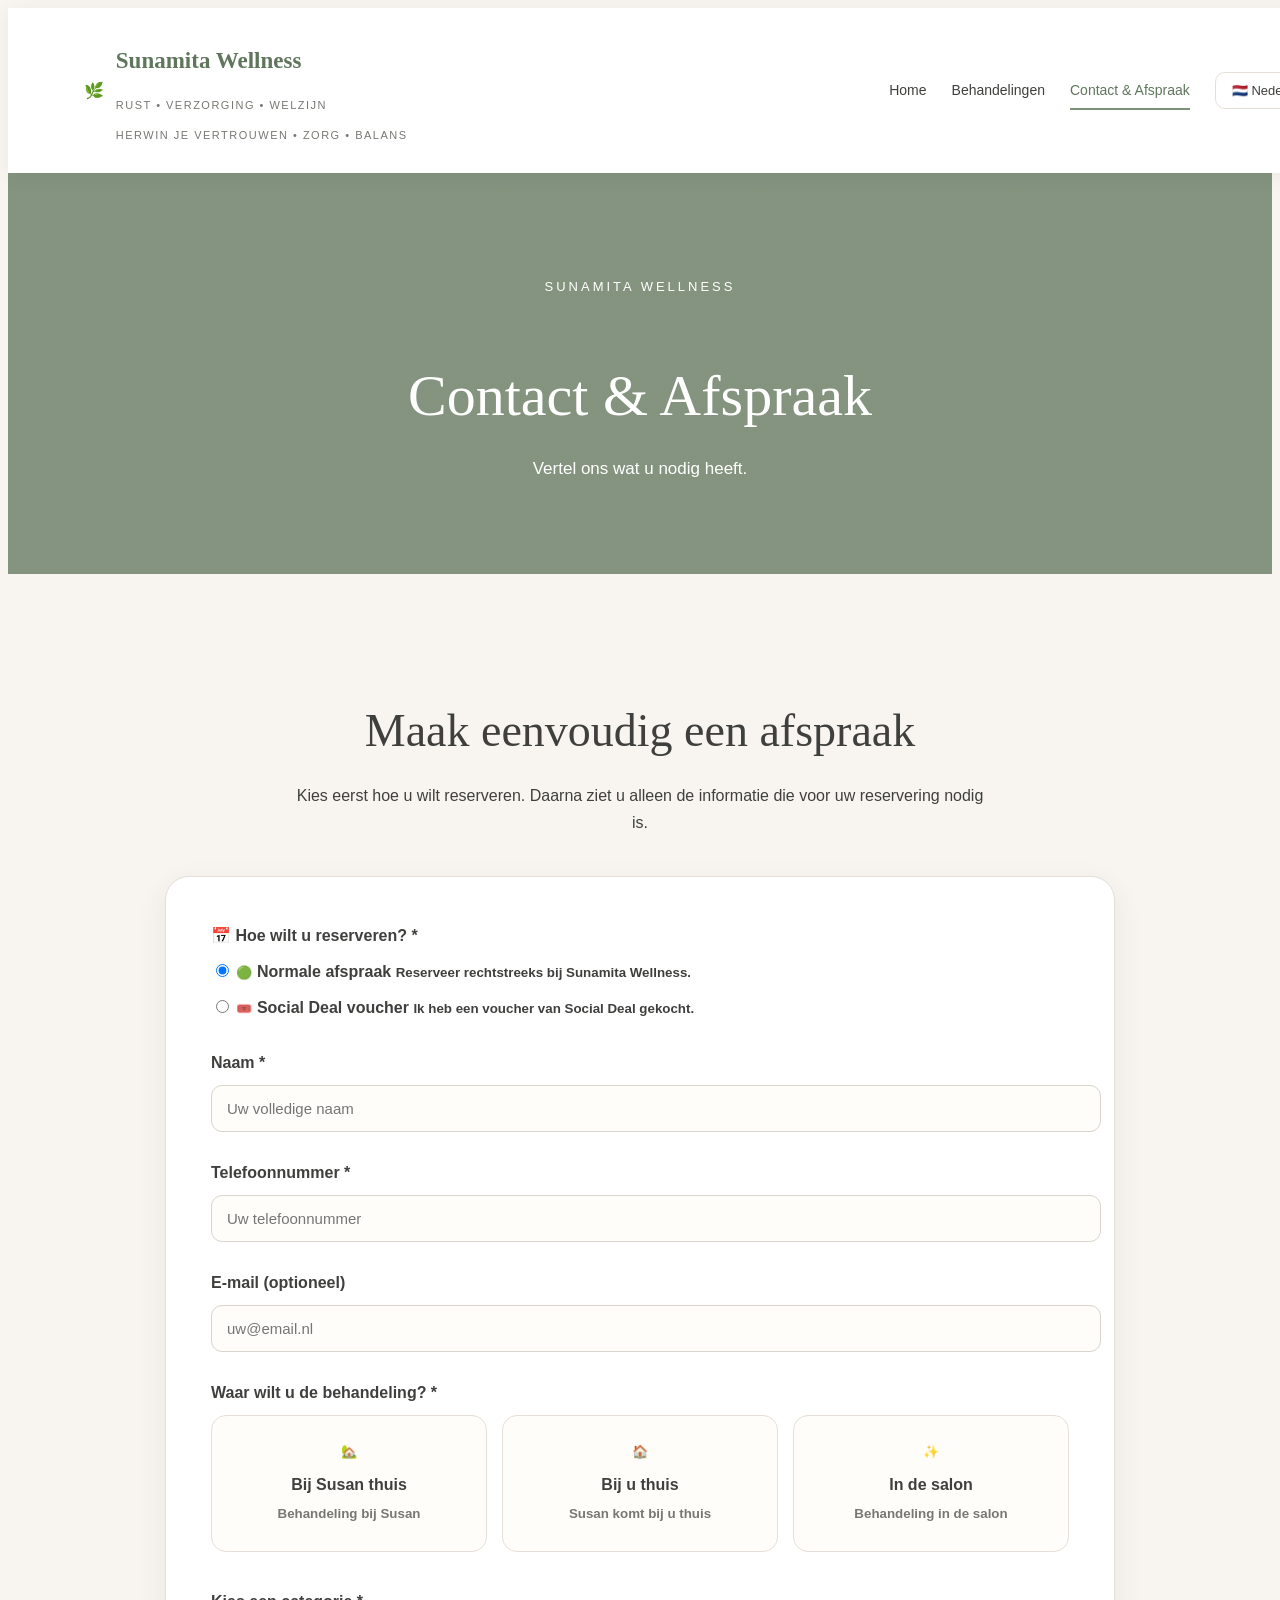
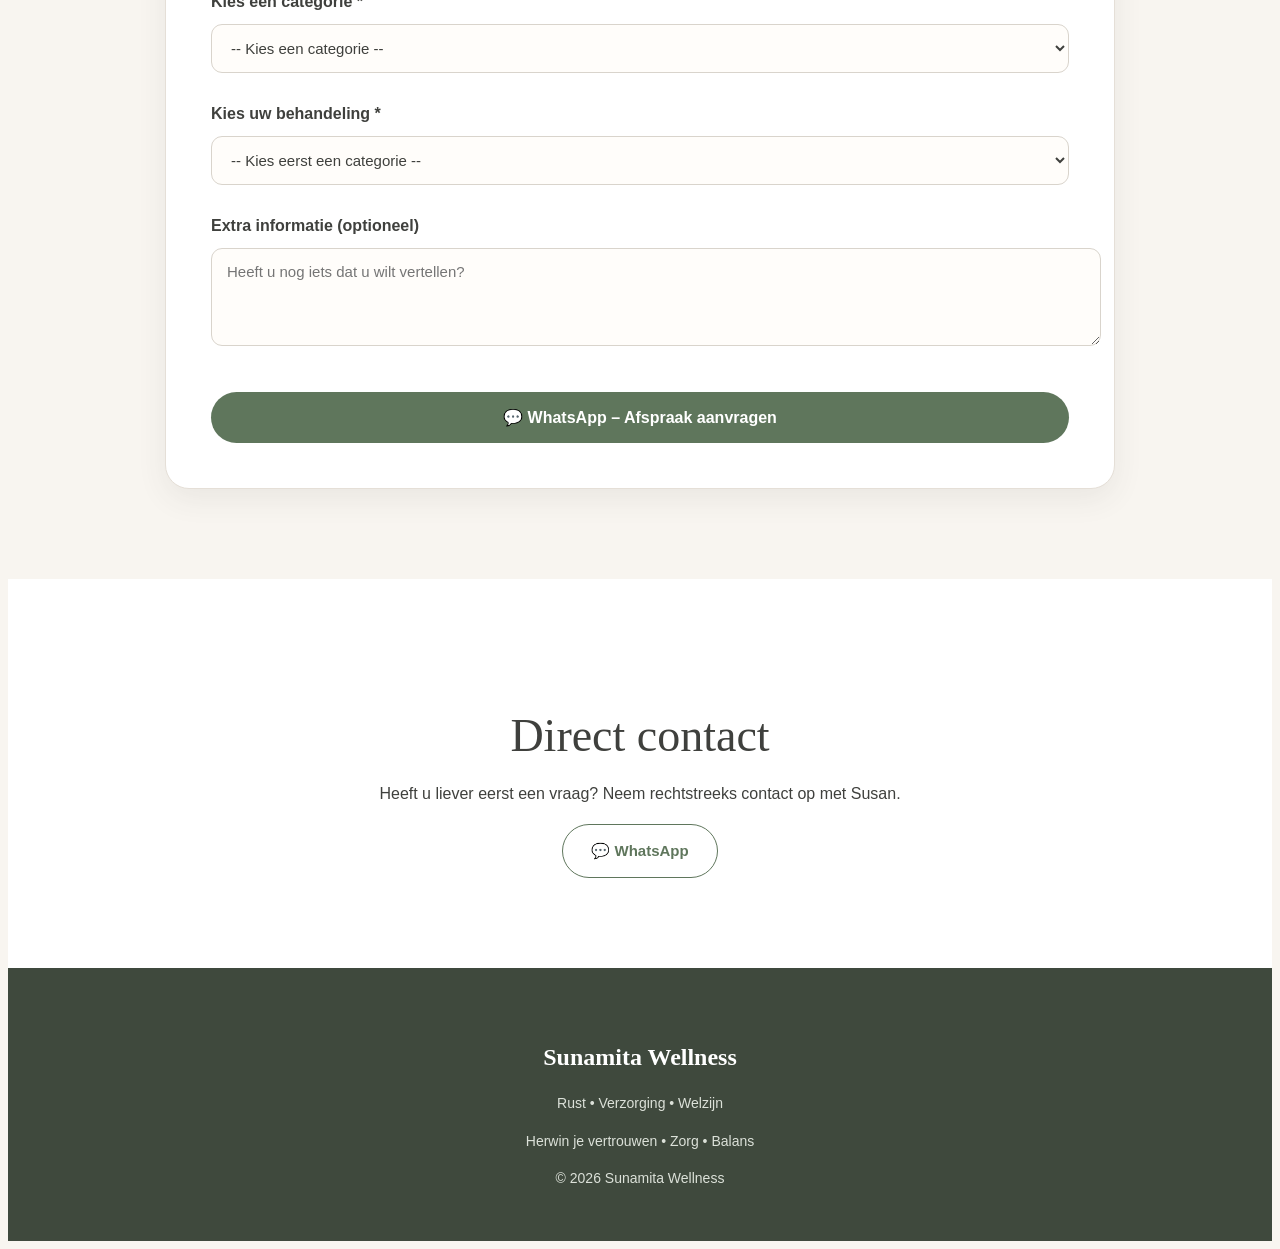
==== commit 3eaa1325: "Update contact.html" ====
--- a/contact.html
+++ b/contact.html
@@ -2,103 +2,64 @@
 <html lang="nl">
 
 <head>
-
   <meta charset="UTF-8">
-
-  <meta
-    name="viewport"
-    content="width=device-width, initial-scale=1.0"
-  >
-
-  <title>
-    Contact & Afspraak | Sunamita Wellness
-  </title>
-
-  <link
-    rel="stylesheet"
-    href="style.css"
-  >
-
+  <meta name="viewport" content="width=device-width, initial-scale=1.0">
+
+  <title>Contact & Afspraak | Sunamita Wellness</title>
+
+  <link rel="stylesheet" href="style.css">
 </head>
 
-
 <body>
 
-
 <header class="header">
 
   <div class="logo">
-
     <span>🌿</span>
 
     <div>
-
-      <h1>
-        Sunamita Wellness
-      </h1>
-
-      <p>
-        Rust • Verzorging • Welzijn
+      <h1>Sunamita Wellness</h1>
+
+      <p>Rust • Verzorging • Welzijn</p>
+
+      <p
+        data-nl="Herwin je vertrouwen • Zorg • Balans"
+        data-en="Regain your confidence • Care • Balance"
+        data-es="Recupera tu confianza • Cuidado • Equilibrio"
+      >
+        Herwin je vertrouwen • Zorg • Balans
       </p>
-<p
-  data-nl="Herwin je vertrouwen • Zorg • Balans"
-  data-en="Regain your confidence • Care • Balance"
-  data-es="Recupera tu confianza • Cuidado • Equilibrio"
->
-  Herwin je vertrouwen • Zorg • Balans
-</p>
     </div>
-
   </div>
 
-
   <nav>
 
-    <a
-      href="index.html"
-      data-nl="Home"
-      data-en="Home"
-      data-es="Inicio"
-    >
+    <a href="index.html"
+       data-nl="Home"
+       data-en="Home"
+       data-es="Inicio">
       Home
     </a>
 
-
-    <a
-      href="services.html"
-      data-nl="Behandelingen"
-      data-en="Services"
-      data-es="Servicios"
-    >
+    <a href="services.html"
+       data-nl="Behandelingen"
+       data-en="Services"
+       data-es="Servicios">
       Behandelingen
     </a>
 
-
-    <a
-      href="contact.html"
-      class="active"
-      data-nl="Contact & Afspraak"
-      data-en="Contact & Appointment"
-      data-es="Contacto y Cita"
-    >
+    <a href="contact.html"
+       class="active"
+       data-nl="Contact & Afspraak"
+       data-en="Contact & Appointment"
+       data-es="Contacto y Cita">
       Contact & Afspraak
     </a>
 
-
     <select id="languageSelector">
-
-      <option value="nl">
-        🇳🇱 Nederlands
-      </option>
-
-      <option value="en">
-        🇬🇧 English
-      </option>
-
-      <option value="es">
-        🇪🇸 Español
-      </option>
-
+      <option value="nl">🇳🇱 Nederlands</option>
+      <option value="en">🇬🇧 English</option>
+      <option value="es">🇪🇸 Español</option>
     </select>
 
   </nav>
@@ -106,15 +67,11 @@
 </header>
 
 
-
 <main>
 
-
 <section class="page-title">
 
-  <p>
-    Sunamita Wellness
-  </p>
+  <p>Sunamita Wellness</p>
 
   <h2
     data-nl="Contact & Afspraak"
@@ -135,9 +92,7 @@
 </section>
 
 
-
 <section class="contact-section section">
-
 
 <div class="contact-intro">
 
@@ -149,21 +104,105 @@
     Maak eenvoudig een afspraak
   </h2>
 
-
   <p
-    data-nl="Vul hieronder uw gegevens in. Uw aanvraag wordt daarna automatisch voorbereid in WhatsApp zodat u rechtstreeks contact kunt opnemen met Susan."
-    data-en="Fill in your details below. Your request will then be automatically prepared in WhatsApp so you can contact Susan directly."
-    data-es="Completa tus datos. Tu solicitud se preparará automáticamente en WhatsApp para que puedas contactar directamente con Susan."
+    data-nl="Kies eerst hoe u wilt reserveren. Daarna ziet u alleen de informatie die voor uw reservering nodig is."
+    data-en="First choose how you would like to book. You will then see only the information needed for your appointment."
+    data-es="Primero elige cómo deseas reservar. Después verás solamente la información necesaria para tu cita."
   >
-    Vul hieronder uw gegevens in. Uw aanvraag wordt daarna automatisch voorbereid in WhatsApp zodat u rechtstreeks contact kunt opnemen met Susan.
+    Kies eerst hoe u wilt reserveren. Daarna ziet u alleen de informatie die voor uw reservering nodig is.
   </p>
 
 </div>
 
 
-
 <form id="appointmentForm">
 
+
+<!-- =====================================================
+     BOOKING TYPE
+===================================================== -->
+
+<div class="form-group booking-type-group">
+
+<label
+  data-nl="📅 Hoe wilt u reserveren? *"
+  data-en="📅 How would you like to book? *"
+  data-es="📅 ¿Cómo desea reservar? *"
+>
+  📅 Hoe wilt u reserveren? *
+</label>
+
+<div class="booking-type-options">
+
+  <label class="booking-type-card">
+
+    <input
+      type="radio"
+      name="bookingType"
+      value="normal"
+      required
+      checked
+    >
+
+    <span class="booking-type-icon">🟢</span>
+
+    <strong
+      data-nl="Normale afspraak"
+      data-en="Regular appointment"
+      data-es="Cita normal"
+    >
+      Normale afspraak
+    </strong>
+
+    <small
+      data-nl="Reserveer rechtstreeks bij Sunamita Wellness."
+      data-en="Book directly with Sunamita Wellness."
+      data-es="Reserva directamente con Sunamita Wellness."
+    >
+      Reserveer rechtstreeks bij Sunamita Wellness.
+    </small>
+
+  </label>
+
+
+  <label class="booking-type-card social-deal-card">
+
+    <input
+      type="radio"
+      name="bookingType"
+      value="social"
+    >
+
+    <span class="booking-type-icon">🎟️</span>
+
+    <strong
+      data-nl="Social Deal voucher"
+      data-en="Social Deal voucher"
+      data-es="Voucher de Social Deal"
+    >
+      Social Deal voucher
+    </strong>
+
+    <small
+      data-nl="Ik heb een voucher van Social Deal gekocht."
+      data-en="I have purchased a Social Deal voucher."
+      data-es="He comprado un voucher de Social Deal."
+    >
+      Ik heb een voucher van Social Deal gekocht.
+    </small>
+
+  </label>
+
+</div>
+
+</div>
+
+
+<!-- =====================================================
+     NORMAL BOOKING
+===================================================== -->
+
+<div id="normalBooking">
 
 
 <!-- NAME -->
@@ -178,7 +217,6 @@
 >
   Naam *
 </label>
-
 
 <input
   type="text"
@@ -187,12 +225,11 @@
   required
   data-placeholder-nl="Uw volledige naam"
   data-placeholder-en="Your full name"
-  data-placeholder-es="Tu nombre completo"
+  data-placeholder-es="Su nombre completo"
   placeholder="Uw volledige naam"
 >
 
 </div>
-
 
 
 <!-- PHONE -->
@@ -207,7 +244,6 @@
 >
   Telefoonnummer *
 </label>
-
 
 <input
   type="tel"
@@ -216,12 +252,11 @@
   required
   data-placeholder-nl="Uw telefoonnummer"
   data-placeholder-en="Your phone number"
-  data-placeholder-es="Tu número de teléfono"
+  data-placeholder-es="Su número de teléfono"
   placeholder="Uw telefoonnummer"
 >
 
 </div>
-
 
 
 <!-- EMAIL -->
@@ -236,7 +271,6 @@
 >
   E-mail (optioneel)
 </label>
-
 
 <input
   type="email"
@@ -244,12 +278,11 @@
   name="email"
   data-placeholder-nl="uw@email.nl"
   data-placeholder-en="your@email.com"
-  data-placeholder-es="tu@email.com"
+  data-placeholder-es="su@email.com"
   placeholder="uw@email.nl"
 >
 
 </div>
-
 
 
 <!-- LOCATION -->
@@ -264,10 +297,7 @@
   Waar wilt u de behandeling? *
 </label>
 
-
-
 <div class="location-options">
-
 
 <label class="option-card">
 
@@ -281,7 +311,6 @@
 
 <span>🏡</span>
 
-
 <strong
   data-nl="Bij Susan thuis"
   data-en="At Susan's home"
@@ -290,7 +319,6 @@
   Bij Susan thuis
 </strong>
 
-
 <small
   data-nl="Behandeling bij Susan"
   data-en="Treatment at Susan's home"
@@ -300,7 +328,6 @@
 </small>
 
 </label>
-
 
 
 <label class="option-card">
@@ -312,9 +339,7 @@
   data-price-column="domicilio"
 >
 
-
 <span>🏠</span>
-
 
 <strong
   data-nl="Bij u thuis"
@@ -324,7 +349,6 @@
   Bij u thuis
 </strong>
 
-
 <small
   data-nl="Susan komt bij u thuis"
   data-en="Susan comes to your home"
@@ -334,7 +358,6 @@
 </small>
 
 </label>
-
 
 
 <label class="option-card">
@@ -346,9 +369,7 @@
   data-price-column="salon"
 >
 
-
 <span>✨</span>
-
 
 <strong
   data-nl="In de salon"
@@ -358,7 +379,6 @@
   In de salon
 </strong>
 
-
 <small
   data-nl="Behandeling in de salon"
   data-en="Treatment at the salon"
@@ -369,11 +389,9 @@
 
 </label>
 
-
-</div>
-
-</div>
-
+</div>
+
+</div>
 
 
 <!-- CATEGORY -->
@@ -389,11 +407,7 @@
   Kies een categorie *
 </label>
 
-
-<select
-  id="category"
-  required
->
+<select id="category" required>
 
 <option
   value=""
@@ -404,7 +418,6 @@
   -- Kies een categorie --
 </option>
 
-
 <option
   value="massage"
   data-nl="💆 Massages"
@@ -414,7 +427,6 @@
   💆 Massages
 </option>
 
-
 <option
   value="feet"
   data-nl="🦶 Voetverzorging & Voettherapie"
@@ -424,7 +436,6 @@
   🦶 Voetverzorging & Voettherapie
 </option>
 
-
 <option
   value="nails"
   data-nl="💅 Nagelverzorging & Manicure"
@@ -434,7 +445,6 @@
   💅 Nagelverzorging & Manicure
 </option>
 
-
 <option
   value="spa"
   data-nl="🌿 Spa Pedicure"
@@ -444,7 +454,6 @@
   🌿 Spa Pedicure
 </option>
 
-
 <option
   value="reflex"
   data-nl="🌸 Voetreflexologie & Lymfatische massage"
@@ -459,7 +468,6 @@
 </div>
 
 
-
 <!-- SERVICE -->
 
 <div class="form-group">
@@ -473,11 +481,7 @@
   Kies uw behandeling *
 </label>
 
-
-<select
-  id="service"
-  required
->
+<select id="service" required>
 
 <option value="">
   -- Kies eerst een categorie --
@@ -486,7 +490,6 @@
 </select>
 
 </div>
-
 
 
 <!-- FOOT PROBLEMS -->
@@ -497,7 +500,6 @@
   style="display:none;"
 >
 
-
 <label
   data-nl="Heeft u problemen met uw voeten?"
   data-en="Do you have any foot concerns?"
@@ -505,7 +507,6 @@
 >
   Heeft u problemen met uw voeten?
 </label>
-
 
 <p
   class="help-text"
@@ -516,190 +517,106 @@
   U kunt meerdere opties selecteren.
 </p>
 
-
-
 <div class="problem-options">
 
-
 <label>
-
-<input
-  type="checkbox"
-  name="problem"
-  value="Schimmelnagels"
->
-
+<input type="checkbox" name="problem" value="Schimmelnagels">
 <span
   data-nl="Schimmelnagels"
   data-en="Fungal nails"
   data-es="Hongos en las uñas"
 >
-  Schimmelnagels
+Schimmelnagels
 </span>
-
-</label>
-
-
+</label>
 
 <label>
-
-<input
-  type="checkbox"
-  name="problem"
-  value="Verdikte nagels"
->
-
+<input type="checkbox" name="problem" value="Verdikte nagels">
 <span
   data-nl="Verdikte nagels"
   data-en="Thickened nails"
   data-es="Uñas engrosadas"
 >
-  Verdikte nagels
+Verdikte nagels
 </span>
-
-</label>
-
-
+</label>
 
 <label>
-
-<input
-  type="checkbox"
-  name="problem"
-  value="Zwakke nagels"
->
-
+<input type="checkbox" name="problem" value="Zwakke nagels">
 <span
   data-nl="Zwakke nagels"
   data-en="Weak nails"
   data-es="Uñas débiles"
 >
-  Zwakke nagels
+Zwakke nagels
 </span>
-
-</label>
-
-
+</label>
 
 <label>
-
-<input
-  type="checkbox"
-  name="problem"
-  value="Ingegroeide nagel"
->
-
+<input type="checkbox" name="problem" value="Ingegroeide nagel">
 <span
   data-nl="Ingegroeide nagel"
   data-en="Ingrown nail"
   data-es="Uña encarnada"
 >
-  Ingegroeide nagel
+Ingegroeide nagel
 </span>
-
-</label>
-
-
+</label>
 
 <label>
-
-<input
-  type="checkbox"
-  name="problem"
-  value="Psoriasis aan de voeten"
->
-
+<input type="checkbox" name="problem" value="Psoriasis aan de voeten">
 <span
   data-nl="Psoriasis aan de voeten"
   data-en="Psoriasis on the feet"
   data-es="Psoriasis en los pies"
 >
-  Psoriasis aan de voeten
+Psoriasis aan de voeten
 </span>
-
-</label>
-
-
+</label>
 
 <label>
-
-<input
-  type="checkbox"
-  name="problem"
-  value="Likdoorn"
->
-
+<input type="checkbox" name="problem" value="Likdoorn">
 <span
   data-nl="Likdoorn"
   data-en="Corn"
   data-es="Callo"
 >
-  Likdoorn
+Likdoorn
 </span>
-
-</label>
-
-
+</label>
 
 <label>
-
-<input
-  type="checkbox"
-  name="problem"
-  value="Kloven / ragades"
->
-
+<input type="checkbox" name="problem" value="Kloven / ragades">
 <span
   data-nl="Kloven / ragades"
   data-en="Cracked skin / fissures"
   data-es="Grietas / fisuras"
 >
-  Kloven / ragades
+Kloven / ragades
 </span>
-
-</label>
-
-
+</label>
 
 <label>
-
-<input
-  type="checkbox"
-  name="problem"
-  value="Voetpijn"
->
-
+<input type="checkbox" name="problem" value="Voetpijn">
 <span
   data-nl="Voetpijn"
   data-en="Foot pain"
   data-es="Dolor de pies"
 >
-  Voetpijn
+Voetpijn
 </span>
-
-</label>
-
-
+</label>
 
 <label>
-
-<input
-  type="checkbox"
-  name="problem"
-  value="Andere"
->
-
+<input type="checkbox" name="problem" value="Andere">
 <span
   data-nl="Andere"
   data-en="Other"
   data-es="Otro"
 >
-  Andere
+Andere
 </span>
-
-</label>
-
-
+</label>
 
 <label class="no-problem">
 
@@ -710,7 +627,6 @@
   value="Ik heb geen problemen met mijn voeten"
 >
 
-
 <strong
   data-nl="Ik heb geen problemen met mijn voeten"
   data-en="I have no problems with my feet"
@@ -721,11 +637,9 @@
 
 </label>
 
-
-</div>
-
-</div>
-
+</div>
+
+</div>
 
 
 <!-- OTHER PROBLEM -->
@@ -740,23 +654,21 @@
   for="otherProblem"
   data-nl="Beschrijf uw probleem *"
   data-en="Describe your concern *"
-  data-es="Describe su problema *"
+  data-es="Describa su problema *"
 >
   Beschrijf uw probleem *
 </label>
-
 
 <textarea
   id="otherProblem"
   rows="4"
   data-placeholder-nl="Beschrijf hier wat u ervaart..."
   data-placeholder-en="Please describe your concern here..."
-  data-placeholder-es="Describe aquí lo que está experimentando..."
+  data-placeholder-es="Describa aquí lo que está experimentando..."
   placeholder="Beschrijf hier wat u ervaart..."
 ></textarea>
 
 </div>
-
 
 
 <!-- EXTRA MESSAGE -->
@@ -771,7 +683,6 @@
 >
   Extra informatie (optioneel)
 </label>
-
 
 <textarea
   id="message"
@@ -785,7 +696,6 @@
 </div>
 
 
-
 <!-- PRICE -->
 
 <div
@@ -802,7 +712,6 @@
   💶 Indicatie van de prijs
 </h3>
 
-
 <p>
 
 <strong
@@ -813,16 +722,14 @@
   Basisprijs:
 </strong>
 
-<span id="basePrice">
-  €0
-</span>
+<span id="basePrice">€0</span>
 
 </p>
 
-
 <p>
 
-<span id="surchargeText"
+<span
+  id="surchargeText"
   data-nl="Toeslag:"
   data-en="Additional charge:"
   data-es="Suplemento:"
@@ -830,12 +737,9 @@
   Toeslag:
 </span>
 
-<strong id="surchargeAmount">
-  €0
-</strong>
+<strong id="surchargeAmount">€0</strong>
 
 </p>
-
 
 <p
   class="price-note"
@@ -846,10 +750,277 @@
   De definitieve prijs wordt vooraf door Susan bevestigd.
 </p>
 
-
-</div>
-
-
+</div>
+
+</div>
+
+
+<!-- =====================================================
+     SOCIAL DEAL BOOKING
+===================================================== -->
+
+<div
+  id="socialBooking"
+  style="display:none;"
+>
+
+
+<div class="social-deal-info">
+
+  <div class="social-deal-icon">🎟️</div>
+
+  <h3
+    data-nl="Social Deal voucher"
+    data-en="Social Deal voucher"
+    data-es="Voucher de Social Deal"
+  >
+    Social Deal voucher
+  </h3>
+
+  <p
+    data-nl="Deze afspraak vindt plaats bij Susan thuis."
+    data-en="This appointment takes place at Susan's home."
+    data-es="Esta cita se realiza en casa de Susan."
+  >
+    Deze afspraak vindt plaats bij Susan thuis.
+  </p>
+
+  <strong>
+    📍 Marktweg 79, 2525 JB
+  </strong>
+
+</div>
+
+
+<!-- SOCIAL NAME -->
+
+<div class="form-group">
+
+<label
+  for="socialName"
+  data-nl="Naam *"
+  data-en="Name *"
+  data-es="Nombre *"
+>
+  Naam *
+</label>
+
+<input
+  type="text"
+  id="socialName"
+  data-placeholder-nl="Uw volledige naam"
+  data-placeholder-en="Your full name"
+  data-placeholder-es="Su nombre completo"
+  placeholder="Uw volledige naam"
+>
+
+</div>
+
+
+<!-- SOCIAL PHONE -->
+
+<div class="form-group">
+
+<label
+  for="socialPhone"
+  data-nl="Telefoonnummer *"
+  data-en="Phone number *"
+  data-es="Número de teléfono *"
+>
+  Telefoonnummer *
+</label>
+
+<input
+  type="tel"
+  id="socialPhone"
+  data-placeholder-nl="Uw telefoonnummer"
+  data-placeholder-en="Your phone number"
+  data-placeholder-es="Su número de teléfono"
+  placeholder="Uw telefoonnummer"
+>
+
+</div>
+
+
+<!-- SOCIAL EMAIL -->
+
+<div class="form-group">
+
+<label
+  for="socialEmail"
+  data-nl="E-mail (optioneel)"
+  data-en="Email (optional)"
+  data-es="Correo electrónico (opcional)"
+>
+  E-mail (optioneel)
+</label>
+
+<input
+  type="email"
+  id="socialEmail"
+  data-placeholder-nl="uw@email.nl"
+  data-placeholder-en="your@email.com"
+  data-placeholder-es="su@email.com"
+  placeholder="uw@email.nl"
+>
+
+</div>
+
+
+<!-- SOCIAL SERVICE -->
+
+<div class="form-group">
+
+<label
+  for="socialService"
+  data-nl="Welk Social Deal voucher heeft u gekocht? *"
+  data-en="Which Social Deal voucher did you purchase? *"
+  data-es="¿Qué voucher de Social Deal compraste? *"
+>
+  Welk Social Deal voucher heeft u gekocht? *
+</label>
+
+<select id="socialService">
+
+<option
+  value=""
+  data-nl="-- Kies uw voucher --"
+  data-en="-- Choose your voucher --"
+  data-es="-- Elige tu voucher --"
+>
+  -- Kies uw voucher --
+</option>
+
+<option
+  value="Pedicure"
+  data-nl="🦶 Pedicure"
+  data-en="🦶 Pedicure"
+  data-es="🦶 Pedicura"
+>
+  🦶 Pedicure
+</option>
+
+<option
+  value="Pedicure + gellak"
+  data-nl="🦶 Pedicure + gellak"
+  data-en="🦶 Pedicure + gel polish"
+  data-es="🦶 Pedicura + esmalte gel"
+>
+  🦶 Pedicure + gellak
+</option>
+
+<option
+  value="Manicure"
+  data-nl="💅 Manicure"
+  data-en="💅 Manicure"
+  data-es="💅 Manicura"
+>
+  💅 Manicure
+</option>
+
+<option
+  value="Manicure + gellak"
+  data-nl="💅 Manicure + gellak"
+  data-en="💅 Manicure + gel polish"
+  data-es="💅 Manicura + esmalte gel"
+>
+  💅 Manicure + gellak
+</option>
+
+<option
+  value="Lichaamsmassage"
+  data-nl="💆 Lichaamsmassage"
+  data-en="💆 Body massage"
+  data-es="💆 Masaje corporal"
+>
+  💆 Lichaamsmassage
+</option>
+
+<option
+  value="Hoofdmassage"
+  data-nl="💆 Hoofdmassage"
+  data-en="💆 Head massage"
+  data-es="💆 Masaje de cabeza"
+>
+  💆 Hoofdmassage
+</option>
+
+<option
+  value="Gezichtsmassage"
+  data-nl="💆 Gezichtsmassage"
+  data-en="💆 Facial massage"
+  data-es="💆 Masaje facial"
+>
+  💆 Gezichtsmassage
+</option>
+
+<option
+  value="Voetreflexologie"
+  data-nl="🌸 Voetreflexologie"
+  data-en="🌸 Foot reflexology"
+  data-es="🌸 Reflexología podal"
+>
+  🌸 Voetreflexologie
+</option>
+
+</select>
+
+</div>
+
+
+<!-- VOUCHER CODE -->
+
+<div class="form-group">
+
+<label
+  for="voucherCode"
+  data-nl="Social Deal voucher code (optioneel)"
+  data-en="Social Deal voucher code (optional)"
+  data-es="Código del voucher de Social Deal (opcional)"
+>
+  Social Deal voucher code (optioneel)
+</label>
+
+<input
+  type="text"
+  id="voucherCode"
+  data-placeholder-nl="Uw voucher code"
+  data-placeholder-en="Your voucher code"
+  data-placeholder-es="Tu código de voucher"
+  placeholder="Uw voucher code"
+>
+
+</div>
+
+
+<!-- SOCIAL MESSAGE -->
+
+<div class="form-group">
+
+<label
+  for="socialMessage"
+  data-nl="Extra informatie (optioneel)"
+  data-en="Additional information (optional)"
+  data-es="Información adicional (opcional)"
+>
+  Extra informatie (optioneel)
+</label>
+
+<textarea
+  id="socialMessage"
+  rows="4"
+  data-placeholder-nl="Heeft u nog iets dat u wilt vertellen?"
+  data-placeholder-en="Is there anything else you would like to tell us?"
+  data-placeholder-es="¿Hay algo más que quiera contarnos?"
+  placeholder="Heeft u nog iets dat u wilt vertellen?"
+></textarea>
+
+</div>
+
+</div>
+
+
+<!-- SUBMIT -->
 
 <button
   type="submit"
@@ -861,11 +1032,9 @@
   💬 WhatsApp – Afspraak aanvragen
 </button>
 
-
 </form>
 
 </section>
-
 
 
 <section class="contact-info section">
@@ -878,7 +1047,6 @@
   Direct contact
 </h2>
 
-
 <p
   data-nl="Heeft u liever eerst een vraag? Neem rechtstreeks contact op met Susan."
   data-en="Would you like to ask a question first? Contact Susan directly."
@@ -886,7 +1054,6 @@
 >
   Heeft u liever eerst een vraag? Neem rechtstreeks contact op met Susan.
 </p>
-
 
 <a
   href="#"
@@ -901,31 +1068,29 @@
 
 </section>
 
-
 </main>
 
 
-
 <footer>
 
-<h3>
-  Sunamita Wellness
-</h3>
-
-<p>
-  Rust • Verzorging • Welzijn
+<h3>Sunamita Wellness</h3>
+
+<p>Rust • Verzorging • Welzijn</p>
+
+<p
+  data-nl="Herwin je vertrouwen • Zorg • Balans"
+  data-en="Regain your confidence • Care • Balance"
+  data-es="Recupera tu confianza • Cuidado • Equilibrio"
+>
+  Herwin je vertrouwen • Zorg • Balans
 </p>
 
-<p>
-  © 2026 Sunamita Wellness
-</p>
+<p>© 2026 Sunamita Wellness</p>
 
 </footer>
 
 
-
 <script src="script.js"></script>
 
 </body>
-
 </html>
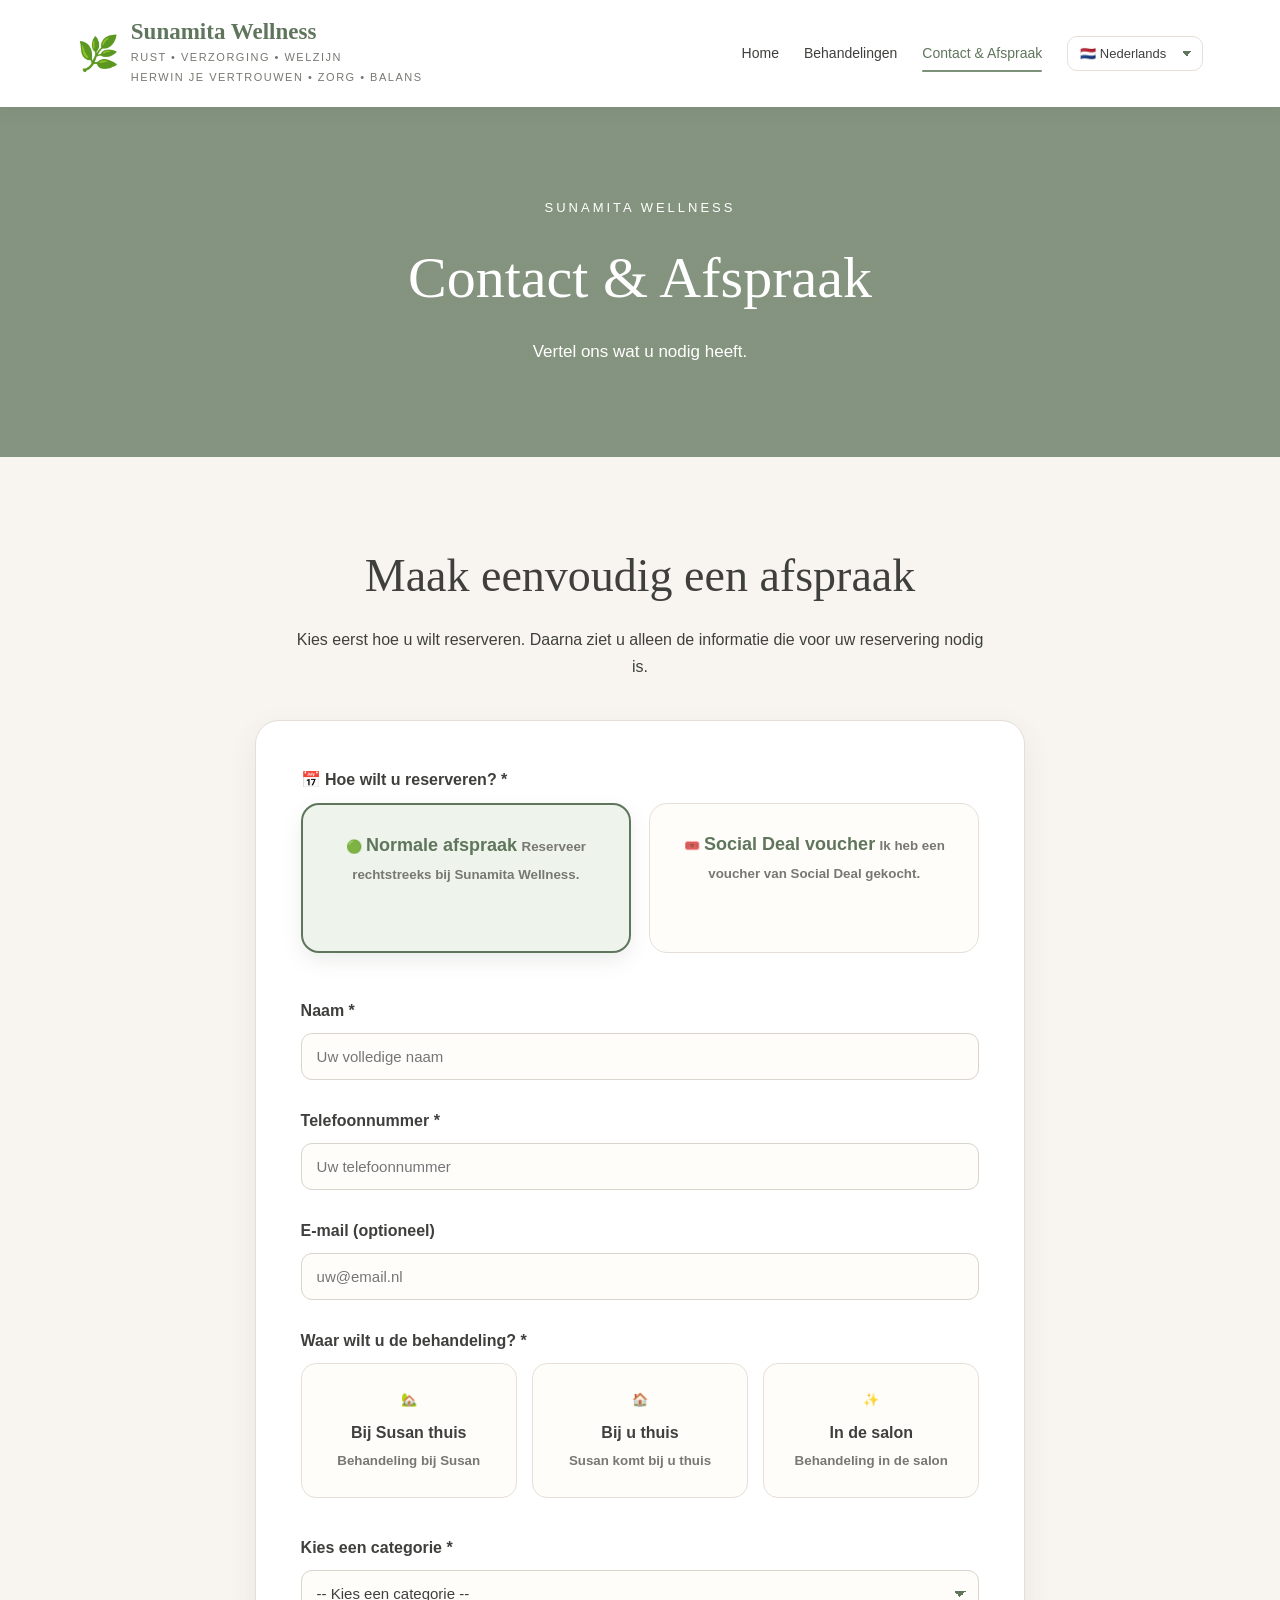
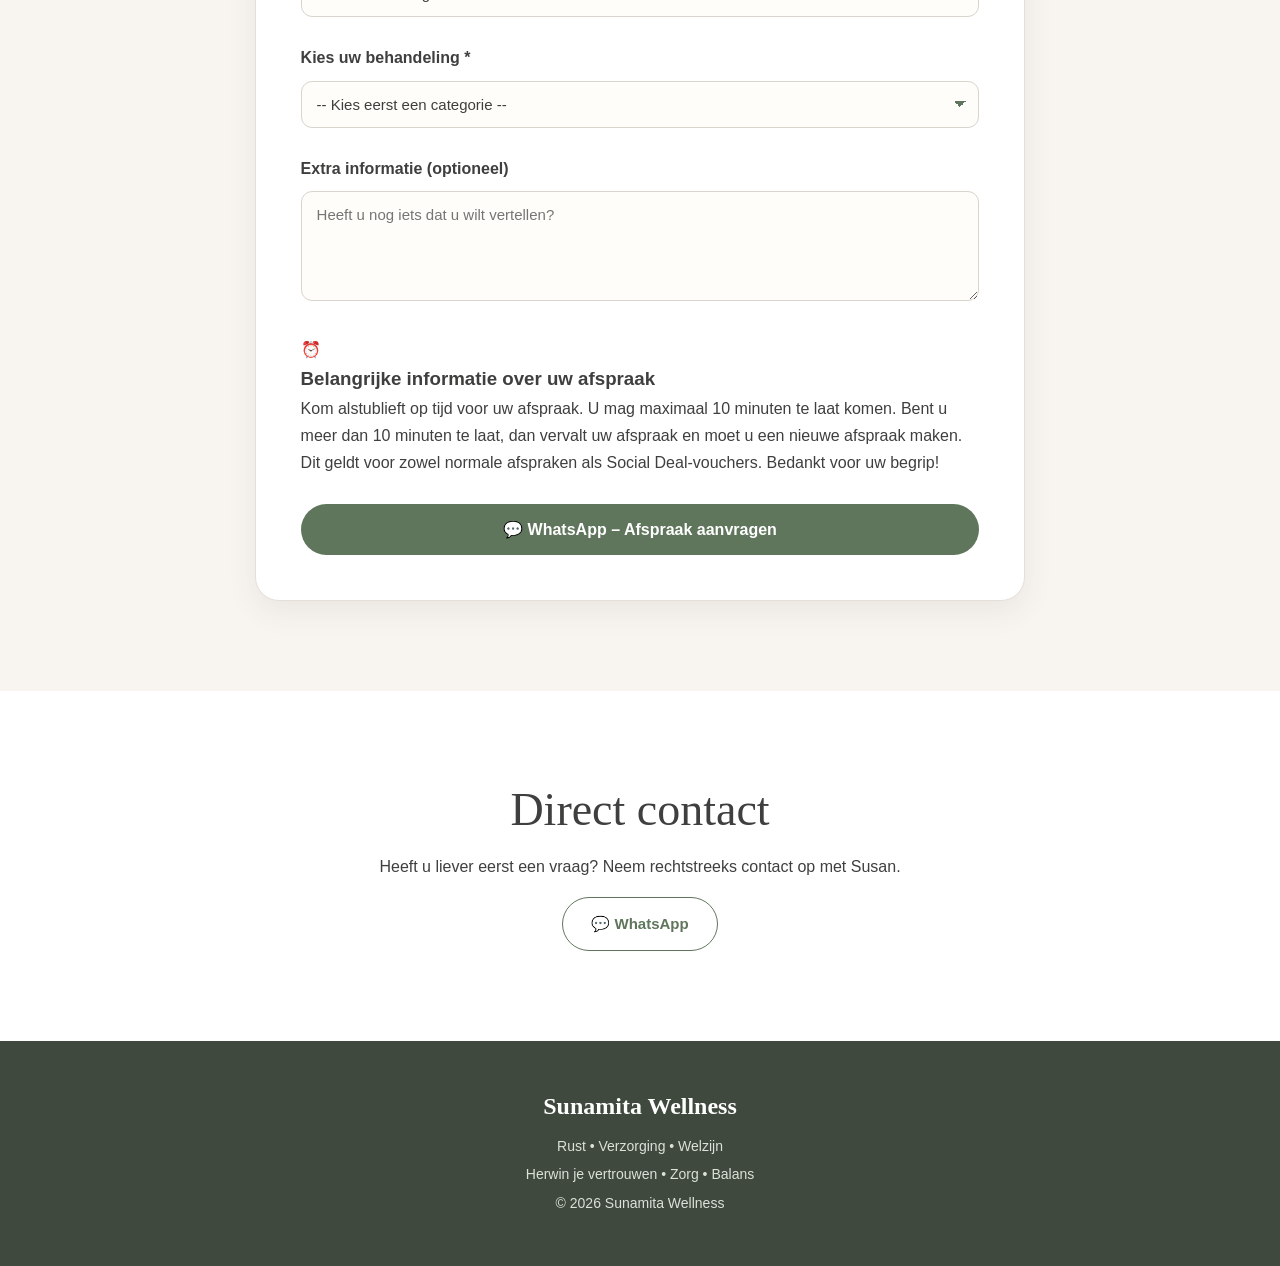
==== commit 362fcc72: "Update contact.html" ====
--- a/contact.html
+++ b/contact.html
@@ -1019,6 +1019,30 @@
 
 </div>
 
+<!-- APPOINTMENT PUNCTUALITY NOTICE -->
+
+<div class="punctuality-notice">
+
+  <div class="punctuality-icon">⏰</div>
+
+  <h3
+    data-nl="Belangrijke informatie over uw afspraak"
+    data-en="Important information about your appointment"
+    data-es="Información importante sobre su cita">
+    Belangrijke informatie over uw afspraak
+  </h3>
+
+  <p
+    data-nl="Kom alstublieft op tijd voor uw afspraak. U mag maximaal 10 minuten te laat komen. Bent u meer dan 10 minuten te laat, dan vervalt uw afspraak en moet u een nieuwe afspraak maken. Dit geldt voor zowel normale afspraken als Social Deal-vouchers. Bedankt voor uw begrip!"
+    data-en="Please arrive on time for your appointment. A maximum delay of 10 minutes is allowed. If you are more than 10 minutes late, your appointment will be cancelled and you will need to make a new appointment. This applies to both regular appointments and Social Deal vouchers. Thank you for your understanding!"
+    data-es="Por favor, llegue puntual a su cita. Se permite un máximo de 10 minutos de retraso. Si llega con más de 10 minutos de retraso, su cita se cancelará y tendrá que solicitar una nueva cita. Esta norma se aplica tanto a las citas normales como a los vouchers de Social Deal. ¡Gracias por su comprensión!">
+    Kom alstublieft op tijd voor uw afspraak. U mag maximaal 10 minuten te laat komen. Bent u meer dan 10 minuten te laat, dan vervalt uw afspraak en moet u een nieuwe afspraak maken. Dit geldt voor zowel normale afspraken als Social Deal-vouchers. Bedankt voor uw begrip!
+  </p>
+
+</div>
+
+<!-- END APPOINTMENT NOTICE -->
+
 
 <!-- SUBMIT -->
 
--- a/style.css
+++ b/style.css
@@ -1,8 +1,7 @@
-```css
-/* =========================================
+/* =====================================================
    SUNAMITA WELLNESS
-   GLOBAL STYLES
-========================================= */
+   COMPLETE WEBSITE STYLE
+===================================================== */
 
 * {
   margin: 0;
@@ -13,24 +12,46 @@
 :root {
   --primary: #7b9278;
   --primary-dark: #5f765c;
+  --primary-light: #eef3eb;
+
   --secondary: #d9c7b8;
+
   --cream: #f8f5f0;
-  --light: #ffffff;
+  --cream-dark: #eee8df;
+
+  --white: #ffffff;
   --text: #3f403d;
   --muted: #777872;
+
   --border: #e5dfd7;
-  --shadow: 0 10px 30px rgba(70, 70, 60, 0.08);
+
+  --shadow:
+    0 10px 30px rgba(70, 70, 60, 0.08);
+
+  --shadow-hover:
+    0 15px 35px rgba(70, 70, 60, 0.13);
+
   --radius: 18px;
 }
+
+
+/* =====================================================
+   GENERAL
+===================================================== */
 
 html {
   scroll-behavior: smooth;
 }
 
 body {
-  font-family: "Segoe UI", Arial, sans-serif;
+  font-family:
+    "Segoe UI",
+    Arial,
+    sans-serif;
+
   background: var(--cream);
   color: var(--text);
+
   line-height: 1.7;
 }
 
@@ -44,22 +65,38 @@
   display: block;
 }
 
-
-/* =========================================
+button,
+input,
+textarea,
+select {
+  font-family: inherit;
+}
+
+
+/* =====================================================
    HEADER
-========================================= */
+===================================================== */
 
 .header {
   width: 100%;
-  background: rgba(255, 255, 255, 0.96);
+
+  background:
+    rgba(255, 255, 255, 0.97);
+
   display: flex;
   align-items: center;
   justify-content: space-between;
+
   padding: 18px 6%;
+
   position: sticky;
   top: 0;
+
   z-index: 1000;
-  box-shadow: 0 3px 20px rgba(0, 0, 0, 0.05);
+
+  box-shadow:
+    0 3px 20px rgba(0, 0, 0, 0.05);
+
   backdrop-filter: blur(10px);
 }
 
@@ -69,35 +106,56 @@
   gap: 12px;
 }
 
-.logo-icon {
+.logo > span {
   font-size: 34px;
 }
 
 .logo h1 {
   font-family: Georgia, serif;
+
   font-size: 23px;
+
   color: var(--primary-dark);
+
   font-weight: 600;
+
+  line-height: 1.2;
 }
 
 .logo p {
   font-size: 11px;
+
   letter-spacing: 1.5px;
+
   color: var(--muted);
+
   text-transform: uppercase;
-}
+
+  margin: 2px 0;
+}
+
+
+/* =====================================================
+   NAVIGATION
+===================================================== */
 
 nav {
   display: flex;
+
   align-items: center;
+
   gap: 25px;
 }
 
 nav a {
   font-size: 14px;
+
   font-weight: 500;
+
   color: var(--text);
+
   transition: 0.3s ease;
+
   position: relative;
 }
 
@@ -108,307 +166,533 @@
 
 nav a.active::after {
   content: "";
+
   position: absolute;
+
   left: 0;
   right: 0;
+
   bottom: -7px;
+
   height: 2px;
+
   background: var(--primary);
-}
+
+  border-radius: 2px;
+}
+
+
+/* =====================================================
+   LANGUAGE SELECTOR
+===================================================== */
 
 #languageSelector {
+  appearance: none;
+
   border: 1px solid var(--border);
-  background: white;
-  padding: 9px 12px;
+
+  background:
+    var(--white);
+
+  padding: 9px 35px 9px 12px;
+
   border-radius: 10px;
+
   color: var(--text);
+
   cursor: pointer;
+
   font-size: 13px;
-}
-
-
-/* =========================================
+
+  outline: none;
+
+  background-image:
+    linear-gradient(45deg, transparent 50%, var(--primary-dark) 50%),
+    linear-gradient(135deg, var(--primary-dark) 50%, transparent 50%);
+
+  background-position:
+    calc(100% - 15px) 50%,
+    calc(100% - 10px) 50%;
+
+  background-size:
+    5px 5px,
+    5px 5px;
+
+  background-repeat: no-repeat;
+
+  transition: 0.25s ease;
+}
+
+#languageSelector:hover {
+  border-color: var(--primary);
+}
+
+#languageSelector:focus {
+  border-color: var(--primary-dark);
+
+  box-shadow:
+    0 0 0 3px
+    rgba(123, 146, 120, 0.12);
+}
+
+
+/* =====================================================
    HERO
-========================================= */
+===================================================== */
 
 .hero {
   min-height: 680px;
+
   position: relative;
+
   display: flex;
+
   align-items: center;
+
   justify-content: center;
-
-  /*
-     Después podemos reemplazar esta imagen
-     por una foto real de Sunamita Wellness.
-  */
 
   background:
     linear-gradient(
       rgba(55, 65, 55, 0.38),
       rgba(55, 65, 55, 0.38)
     ),
-    url("images/hero.jpg") center/cover no-repeat;
+    url("images/hero.jpg")
+    center / cover no-repeat;
 
   text-align: center;
+
   color: white;
 }
 
 .hero-overlay {
   position: absolute;
+
   inset: 0;
-  background: linear-gradient(
-    135deg,
-    rgba(70, 90, 70, 0.25),
-    rgba(30, 40, 30, 0.18)
-  );
+
+  background:
+    linear-gradient(
+      135deg,
+      rgba(70, 90, 70, 0.25),
+      rgba(30, 40, 30, 0.18)
+    );
 }
 
 .hero-content {
   position: relative;
+
   z-index: 2;
-  max-width: 800px;
+
+  max-width: 850px;
+
   padding: 30px;
 }
 
 .welcome {
   font-size: 17px;
+
   letter-spacing: 3px;
+
   text-transform: uppercase;
+
   margin-bottom: 12px;
 }
 
 .hero h2 {
   font-family: Georgia, serif;
-  font-size: clamp(48px, 8vw, 82px);
+
+  font-size:
+    clamp(48px, 8vw, 82px);
+
   font-weight: 500;
+
   margin-bottom: 20px;
+
+  line-height: 1.1;
 }
 
 .hero-text {
   font-size: 21px;
+
   margin-bottom: 35px;
 }
 
 
-/* =========================================
+/* =====================================================
    BUTTONS
-========================================= */
+===================================================== */
 
 .button {
   display: inline-block;
-  background: var(--primary-dark);
+
+  background:
+    var(--primary-dark);
+
   color: white;
-  padding: 13px 28px;
+
+  padding:
+    13px 28px;
+
   border-radius: 50px;
+
   font-size: 15px;
+
   font-weight: 600;
+
   border: none;
+
   cursor: pointer;
+
   transition: 0.3s ease;
+
+  text-align: center;
 }
 
 .button:hover {
-  transform: translateY(-2px);
-  background: #4e644c;
-  box-shadow: 0 8px 20px rgba(60, 80, 60, 0.2);
+  transform:
+    translateY(-2px);
+
+  background:
+    #4e644c;
+
+  box-shadow:
+    0 8px 20px
+    rgba(60, 80, 60, 0.2);
 }
 
 .button.secondary {
   background: transparent;
-  border: 1px solid var(--primary-dark);
-  color: var(--primary-dark);
+
+  border:
+    1px solid var(--primary-dark);
+
+  color:
+    var(--primary-dark);
 }
 
 .button.secondary:hover {
-  background: var(--primary-dark);
+  background:
+    var(--primary-dark);
+
   color: white;
 }
 
 
-/* =========================================
+/* =====================================================
    GENERAL SECTIONS
-========================================= */
+===================================================== */
 
 .section {
-  padding: 90px 7%;
+  padding:
+    90px 7%;
 }
 
 .section-content {
   max-width: 850px;
-  margin: auto;
+
+  margin:
+    auto;
 }
 
 .section-heading {
   max-width: 800px;
-  margin: 0 auto 45px;
+
+  margin:
+    0 auto 45px;
+
   text-align: center;
 }
 
 .small-title {
-  color: var(--primary-dark);
-  text-transform: uppercase;
-  letter-spacing: 2px;
-  font-size: 13px;
-  font-weight: 700;
-  margin-bottom: 10px;
+  color:
+    var(--primary-dark);
+
+  text-transform:
+    uppercase;
+
+  letter-spacing:
+    2px;
+
+  font-size:
+    13px;
+
+  font-weight:
+    700;
+
+  margin-bottom:
+    10px;
 }
 
 .section h2,
 .section-heading h2 {
-  font-family: Georgia, serif;
-  font-weight: 500;
-  font-size: clamp(32px, 5vw, 46px);
-  line-height: 1.25;
-  margin-bottom: 22px;
+  font-family:
+    Georgia, serif;
+
+  font-weight:
+    500;
+
+  font-size:
+    clamp(32px, 5vw, 46px);
+
+  line-height:
+    1.25;
+
+  margin-bottom:
+    22px;
 }
 
 .section p {
-  margin-bottom: 17px;
-}
-
-
-/* =========================================
+  margin-bottom:
+    17px;
+}
+
+
+/* =====================================================
    INTRO
-========================================= */
+===================================================== */
 
 .intro-section {
-  background: white;
-  text-align: center;
+  background:
+    var(--white);
+
+  text-align:
+    center;
 }
 
 .intro-section .section-content {
-  max-width: 850px;
-}
-
-
-/* =========================================
+  max-width:
+    850px;
+}
+
+
+/* =====================================================
    INFO CARDS
-========================================= */
+===================================================== */
 
 .info-grid {
-  max-width: 1100px;
-  margin: auto;
-  display: grid;
-  grid-template-columns: repeat(3, 1fr);
-  gap: 25px;
+  max-width:
+    1100px;
+
+  margin:
+    auto;
+
+  display:
+    grid;
+
+  grid-template-columns:
+    repeat(3, 1fr);
+
+  gap:
+    25px;
 }
 
 .info-card {
-  background: white;
-  padding: 35px 28px;
-  border-radius: var(--radius);
-  box-shadow: var(--shadow);
-  text-align: center;
-  border: 1px solid var(--border);
-  transition: 0.3s ease;
+  background:
+    var(--white);
+
+  padding:
+    35px 28px;
+
+  border-radius:
+    var(--radius);
+
+  box-shadow:
+    var(--shadow);
+
+  text-align:
+    center;
+
+  border:
+    1px solid var(--border);
+
+  transition:
+    0.3s ease;
 }
 
 .info-card:hover {
-  transform: translateY(-6px);
+  transform:
+    translateY(-6px);
+
+  box-shadow:
+    var(--shadow-hover);
 }
 
 .info-icon {
-  font-size: 42px;
-  margin-bottom: 18px;
+  font-size:
+    42px;
+
+  margin-bottom:
+    18px;
 }
 
 .info-card h3 {
-  font-family: Georgia, serif;
-  font-size: 23px;
-  margin-bottom: 12px;
-  color: var(--primary-dark);
-}
-
-
-/* =========================================
+  font-family:
+    Georgia, serif;
+
+  font-size:
+    23px;
+
+  margin-bottom:
+    12px;
+
+  color:
+    var(--primary-dark);
+}
+
+
+/* =====================================================
    PROBLEMS
-========================================= */
+===================================================== */
 
 .problems-section {
-  background: #f0ebe4;
+  background:
+    #f0ebe4;
 }
 
 .problem-grid {
-  max-width: 1100px;
-  margin: auto;
-  display: grid;
-  grid-template-columns: repeat(3, 1fr);
-  gap: 18px;
+  max-width:
+    1100px;
+
+  margin:
+    auto;
+
+  display:
+    grid;
+
+  grid-template-columns:
+    repeat(3, 1fr);
+
+  gap:
+    18px;
 }
 
 .problem-card {
-  background: white;
-  border-radius: 16px;
-  padding: 25px 20px;
-  text-align: center;
-  border: 1px solid var(--border);
-  transition: 0.3s ease;
+  background:
+    var(--white);
+
+  border-radius:
+    16px;
+
+  padding:
+    25px 20px;
+
+  text-align:
+    center;
+
+  border:
+    1px solid var(--border);
+
+  transition:
+    0.3s ease;
 }
 
 .problem-card:hover {
-  transform: translateY(-4px);
-  box-shadow: var(--shadow);
+  transform:
+    translateY(-4px);
+
+  box-shadow:
+    var(--shadow);
 }
 
 .problem-card span {
-  display: block;
-  font-size: 32px;
-  margin-bottom: 10px;
+  display:
+    block;
+
+  font-size:
+    32px;
+
+  margin-bottom:
+    10px;
 }
 
 .problem-card h3 {
-  font-size: 17px;
-  font-weight: 600;
+  font-size:
+    17px;
+
+  font-weight:
+    600;
 }
 
 .section-button {
-  text-align: center;
-  margin-top: 35px;
-}
-
-
-/* =========================================
+  text-align:
+    center;
+
+  margin-top:
+    35px;
+}
+
+
+/* =====================================================
    MASSAGES
-========================================= */
+===================================================== */
 
 .massage-section {
-  background: white;
+  background:
+    var(--white);
 }
 
 .massage-grid {
-  max-width: 1100px;
-  margin: auto;
-  display: grid;
-  grid-template-columns: repeat(3, 1fr);
-  gap: 25px;
+  max-width:
+    1100px;
+
+  margin:
+    auto;
+
+  display:
+    grid;
+
+  grid-template-columns:
+    repeat(3, 1fr);
+
+  gap:
+    25px;
 }
 
 .massage-card {
-  padding: 35px;
-  background: var(--cream);
-  border-radius: var(--radius);
-  text-align: center;
-  border: 1px solid var(--border);
+  padding:
+    35px;
+
+  background:
+    var(--cream);
+
+  border-radius:
+    var(--radius);
+
+  text-align:
+    center;
+
+  border:
+    1px solid var(--border);
 }
 
 .massage-card > span {
-  font-size: 42px;
-  display: block;
-  margin-bottom: 15px;
+  font-size:
+    42px;
+
+  display:
+    block;
+
+  margin-bottom:
+    15px;
 }
 
 .massage-card h3 {
-  font-family: Georgia, serif;
-  font-size: 24px;
-  color: var(--primary-dark);
-  margin-bottom: 12px;
-}
-
-
-/* =========================================
+  font-family:
+    Georgia, serif;
+
+  font-size:
+    24px;
+
+  color:
+    var(--primary-dark);
+
+  margin-bottom:
+    12px;
+}
+
+
+/* =====================================================
    WHY SUNAMITA
-========================================= */
+===================================================== */
 
 .why-section {
   background:
@@ -416,560 +700,1197 @@
       rgba(105, 125, 100, 0.9),
       rgba(105, 125, 100, 0.9)
     ),
-    url("images/wellness.jpg") center/cover no-repeat;
-
-  color: white;
+    url("images/wellness.jpg")
+    center / cover no-repeat;
+
+  color:
+    white;
 }
 
 .why-content {
-  max-width: 850px;
-  margin: auto;
-  text-align: center;
+  max-width:
+    850px;
+
+  margin:
+    auto;
+
+  text-align:
+    center;
 }
 
 .why-section .small-title {
-  color: #edf3ea;
+  color:
+    #edf3ea;
 }
 
 .why-section h2 {
-  color: white;
+  color:
+    white;
 }
 
 .values {
-  margin-top: 40px;
-  display: flex;
-  justify-content: center;
-  gap: 50px;
-  flex-wrap: wrap;
+  margin-top:
+    40px;
+
+  display:
+    flex;
+
+  justify-content:
+    center;
+
+  gap:
+    50px;
+
+  flex-wrap:
+    wrap;
 }
 
 .values div {
-  display: flex;
-  flex-direction: column;
-  align-items: center;
-  gap: 7px;
+  display:
+    flex;
+
+  flex-direction:
+    column;
+
+  align-items:
+    center;
+
+  gap:
+    7px;
 }
 
 .values span {
-  font-size: 30px;
+  font-size:
+    30px;
 }
 
 .values strong {
-  font-size: 14px;
-}
-
-
-/* =========================================
-   NOTICE
-========================================= */
-
-.notice {
-  max-width: 1000px;
-  margin: 50px auto;
-  background: #fffdf9;
-  border: 1px solid var(--border);
-  border-radius: var(--radius);
-  padding: 35px;
-}
-
-.notice h3 {
-  color: var(--primary-dark);
-  font-family: Georgia, serif;
-  font-size: 25px;
-  margin-bottom: 15px;
-}
-
-
-/* =========================================
-   CTA
-========================================= */
-
-.cta {
-  text-align: center;
-  background: #e9e2d9;
-}
-
-.cta h2 {
-  max-width: 750px;
-  margin-left: auto;
-  margin-right: auto;
-}
-
-.cta-buttons {
-  display: flex;
-  justify-content: center;
-  gap: 15px;
-  flex-wrap: wrap;
-  margin-top: 25px;
-}
-
-
-/* =========================================
+  font-size:
+    14px;
+}
+
+
+/* =====================================================
    PAGE TITLE
-========================================= */
+===================================================== */
 
 .page-title {
-  text-align: center;
-  padding: 90px 20px;
+  text-align:
+    center;
+
+  padding:
+    90px 20px;
+
   background:
     linear-gradient(
       rgba(100, 120, 95, 0.78),
       rgba(100, 120, 95, 0.78)
     ),
-    url("images/wellness.jpg") center/cover no-repeat;
-  color: white;
+    url("images/wellness.jpg")
+    center / cover no-repeat;
+
+  color:
+    white;
 }
 
 .page-title p {
-  text-transform: uppercase;
-  letter-spacing: 3px;
-  font-size: 13px;
-  margin-bottom: 10px;
+  text-transform:
+    uppercase;
+
+  letter-spacing:
+    3px;
+
+  font-size:
+    13px;
+
+  margin-bottom:
+    10px;
 }
 
 .page-title h2 {
-  font-family: Georgia, serif;
-  font-size: clamp(38px, 6vw, 58px);
-  font-weight: 500;
-  margin-bottom: 10px;
+  font-family:
+    Georgia, serif;
+
+  font-size:
+    clamp(38px, 6vw, 58px);
+
+  font-weight:
+    500;
+
+  margin-bottom:
+    10px;
 }
 
 .page-title span {
-  font-size: 17px;
-}
-
-
-/* =========================================
+  font-size:
+    17px;
+}
+
+
+/* =====================================================
    PRICE TABLE
-========================================= */
+===================================================== */
 
 .price-section {
-  max-width: 1250px;
-  margin: auto;
+  max-width:
+    1250px;
+
+  margin:
+    auto;
 }
 
 .price-section h2 {
-  text-align: center;
-  margin-bottom: 30px;
+  text-align:
+    center;
+
+  margin-bottom:
+    30px;
 }
 
 .price-table {
-  width: 100%;
-  background: white;
-  border-radius: var(--radius);
-  overflow: hidden;
-  box-shadow: var(--shadow);
-  border: 1px solid var(--border);
+  width:
+    100%;
+
+  background:
+    var(--white);
+
+  border-radius:
+    var(--radius);
+
+  overflow:
+    hidden;
+
+  box-shadow:
+    var(--shadow);
+
+  border:
+    1px solid var(--border);
 }
 
 .price-header,
 .price-row {
-  display: grid;
-  grid-template-columns: 2.2fr 1fr 1fr 1fr;
-  align-items: center;
+  display:
+    grid;
+
+  grid-template-columns:
+    2.2fr 1fr 1fr 1fr;
+
+  align-items:
+    center;
 }
 
 .price-header {
-  background: var(--primary-dark);
-  color: white;
-  font-weight: 600;
-  padding: 17px 20px;
+  background:
+    var(--primary-dark);
+
+  color:
+    white;
+
+  font-weight:
+    600;
+
+  padding:
+    17px 20px;
 }
 
 .price-row {
-  padding: 17px 20px;
-  border-bottom: 1px solid var(--border);
+  padding:
+    17px 20px;
+
+  border-bottom:
+    1px solid var(--border);
 }
 
 .price-row:last-child {
-  border-bottom: none;
+  border-bottom:
+    none;
 }
 
 .price-row:nth-child(even) {
-  background: #faf8f4;
+  background:
+    #faf8f4;
 }
 
 .price-row span:not(:first-child),
 .price-header span:not(:first-child) {
-  text-align: center;
-  font-weight: 600;
+  text-align:
+    center;
+
+  font-weight:
+    600;
 }
 
 .price-row:hover {
-  background: #f0ebe4;
-}
-
-
-/* =========================================
-   CONTACT FORM
-========================================= */
+  background:
+    #f0ebe4;
+}
+
+
+/* =====================================================
+   CONTACT SECTION
+===================================================== */
 
 .contact-section {
-  max-width: 950px;
-  margin: auto;
+  max-width:
+    950px;
+
+  margin:
+    auto;
 }
 
 .contact-intro {
-  text-align: center;
-  max-width: 700px;
-  margin: 0 auto 40px;
+  text-align:
+    center;
+
+  max-width:
+    700px;
+
+  margin:
+    0 auto 40px;
 }
 
 #appointmentForm {
-  background: white;
-  padding: 45px;
-  border-radius: 24px;
-  box-shadow: var(--shadow);
-  border: 1px solid var(--border);
+  background:
+    var(--white);
+
+  padding:
+    45px;
+
+  border-radius:
+    24px;
+
+  box-shadow:
+    var(--shadow);
+
+  border:
+    1px solid var(--border);
 }
 
 .form-group {
-  margin-bottom: 27px;
+  margin-bottom:
+    27px;
 }
 
 .form-group label {
-  display: block;
-  font-weight: 600;
-  margin-bottom: 9px;
+  display:
+    block;
+
+  font-weight:
+    600;
+
+  margin-bottom:
+    9px;
 }
 
 .form-group label span {
-  color: var(--muted);
-  font-size: 13px;
-  font-weight: normal;
-}
+  color:
+    var(--muted);
+
+  font-size:
+    13px;
+
+  font-weight:
+    normal;
+}
+
+
+/* =====================================================
+   INPUTS / TEXTAREA / SELECTS
+===================================================== */
 
 input[type="text"],
 input[type="tel"],
 input[type="email"],
 textarea,
 select:not(#languageSelector) {
-  width: 100%;
-  padding: 14px 15px;
-  border: 1px solid #d9d4cc;
-  border-radius: 11px;
-  background: #fffdfa;
-  color: var(--text);
-  font-family: inherit;
-  font-size: 15px;
-  outline: none;
-  transition: 0.25s ease;
+  width:
+    100%;
+
+  padding:
+    14px 15px;
+
+  border:
+    1px solid #d9d4cc;
+
+  border-radius:
+    11px;
+
+  background:
+    #fffdfa;
+
+  color:
+    var(--text);
+
+  font-family:
+    inherit;
+
+  font-size:
+    15px;
+
+  outline:
+    none;
+
+  transition:
+    0.25s ease;
 }
 
 input:focus,
 textarea:focus,
 select:focus {
-  border-color: var(--primary);
-  box-shadow: 0 0 0 3px rgba(123, 146, 120, 0.12);
+  border-color:
+    var(--primary);
+
+  box-shadow:
+    0 0 0 3px
+    rgba(123, 146, 120, 0.12);
 }
 
 textarea {
-  resize: vertical;
+  resize:
+    vertical;
+
+  min-height:
+    110px;
 }
 
 .help-text {
-  color: var(--muted);
-  font-size: 13px;
-}
-
-
-/* =========================================
+  color:
+    var(--muted);
+
+  font-size:
+    13px;
+}
+
+
+/* =====================================================
+   CUSTOM SELECT
+===================================================== */
+
+select:not(#languageSelector) {
+  appearance:
+    none;
+
+  cursor:
+    pointer;
+
+  padding-right:
+    45px;
+
+  background-color:
+    #fffdfa;
+
+  background-image:
+    linear-gradient(
+      45deg,
+      transparent 50%,
+      var(--primary-dark) 50%
+    ),
+    linear-gradient(
+      135deg,
+      var(--primary-dark) 50%,
+      transparent 50%
+    );
+
+  background-position:
+    calc(100% - 18px) 50%,
+    calc(100% - 12px) 50%;
+
+  background-size:
+    6px 6px,
+    6px 6px;
+
+  background-repeat:
+    no-repeat;
+}
+
+
+/* =====================================================
    LOCATION OPTIONS
-========================================= */
+===================================================== */
 
 .location-options {
-  display: grid;
-  grid-template-columns: repeat(3, 1fr);
-  gap: 15px;
+  display:
+    grid;
+
+  grid-template-columns:
+    repeat(3, 1fr);
+
+  gap:
+    15px;
 }
 
 .option-card {
-  position: relative;
-  padding: 25px 15px;
-  border: 1px solid var(--border);
-  border-radius: 15px;
-  text-align: center;
-  cursor: pointer;
-  transition: 0.25s ease;
-  background: #fffdfa;
+  position:
+    relative;
+
+  padding:
+    25px 15px;
+
+  border:
+    1px solid var(--border);
+
+  border-radius:
+    15px;
+
+  text-align:
+    center;
+
+  cursor:
+    pointer;
+
+  transition:
+    0.25s ease;
+
+  background:
+    #fffdfa;
 }
 
 .option-card:hover {
-  border-color: var(--primary);
+  border-color:
+    var(--primary);
+
+  transform:
+    translateY(-2px);
 }
 
 .option-card input {
-  position: absolute;
-  opacity: 0;
+  position:
+    absolute;
+
+  opacity:
+    0;
+
+  pointer-events:
+    none;
 }
 
 .option-card:has(input:checked) {
-  border-color: var(--primary-dark);
-  background: #eef3eb;
-  box-shadow: 0 0 0 2px rgba(95, 118, 92, 0.1);
+  border-color:
+    var(--primary-dark);
+
+  background:
+    var(--primary-light);
+
+  box-shadow:
+    0 0 0 2px
+    rgba(95, 118, 92, 0.1);
 }
 
 .option-card span {
-  display: block;
-  font-size: 32px;
-  margin-bottom: 8px;
+  display:
+    block;
+
+  font-size:
+    32px;
+
+  margin-bottom:
+    8px;
 }
 
 .option-card strong {
-  display: block;
+  display:
+    block;
 }
 
 .option-card small {
-  color: var(--muted);
-}
-
-
-/* =========================================
+  color:
+    var(--muted);
+
+  display:
+    block;
+
+  margin-top:
+    3px;
+}
+
+
+/* =====================================================
+   BOOKING TYPE
+===================================================== */
+
+.booking-type-group {
+  margin-bottom:
+    35px;
+}
+
+.booking-type-options {
+  display:
+    grid;
+
+  grid-template-columns:
+    1fr 1fr;
+
+  gap:
+    18px;
+}
+
+.booking-type-card {
+  position:
+    relative;
+
+  display:
+    flex;
+
+  flex-direction:
+    column;
+
+  align-items:
+    center;
+
+  justify-content:
+    center;
+
+  text-align:
+    center;
+
+  min-height:
+    150px;
+
+  padding:
+    25px 20px;
+
+  border:
+    1px solid var(--border);
+
+  border-radius:
+    18px;
+
+  background:
+    #fffdfa;
+
+  cursor:
+    pointer;
+
+  transition:
+    0.25s ease;
+}
+
+.booking-type-card:hover {
+  transform:
+    translateY(-3px);
+
+  border-color:
+    var(--primary);
+}
+
+.booking-type-card input {
+  position:
+    absolute;
+
+  opacity:
+    0;
+}
+
+.booking-type-card:has(input:checked) {
+  background:
+    var(--primary-light);
+
+  border:
+    2px solid var(--primary-dark);
+
+  box-shadow:
+    0 8px 20px
+    rgba(95, 118, 92, 0.12);
+}
+
+.booking-type-card .booking-icon {
+  font-size:
+    38px;
+
+  margin-bottom:
+    10px;
+}
+
+.booking-type-card strong {
+  font-size:
+    18px;
+
+  color:
+    var(--primary-dark);
+}
+
+.booking-type-card small {
+  color:
+    var(--muted);
+
+  margin-top:
+    5px;
+}
+
+
+/* =====================================================
+   SOCIAL DEAL BOX
+===================================================== */
+
+.social-deal-info {
+  background:
+    #fffaf1;
+
+  border:
+    1px solid #ead9b9;
+
+  border-radius:
+    18px;
+
+  padding:
+    28px;
+
+  margin-bottom:
+    30px;
+
+  text-align:
+    center;
+}
+
+.social-deal-info h3 {
+  font-family:
+    Georgia, serif;
+
+  color:
+    #765f35;
+
+  font-size:
+    25px;
+
+  margin-bottom:
+    10px;
+}
+
+.social-deal-info p {
+  margin-bottom:
+    8px;
+}
+
+.social-deal-address {
+  margin-top:
+    18px;
+
+  padding:
+    15px;
+
+  background:
+    rgba(255,255,255,0.7);
+
+  border-radius:
+    12px;
+
+  font-weight:
+    600;
+}
+
+
+/* =====================================================
    FOOT PROBLEMS
-========================================= */
+===================================================== */
 
 .problem-options {
-  display: grid;
-  grid-template-columns: repeat(2, 1fr);
-  gap: 10px;
+  display:
+    grid;
+
+  grid-template-columns:
+    repeat(2, 1fr);
+
+  gap:
+    10px;
 }
 
 .problem-options label {
-  display: flex;
-  align-items: center;
-  gap: 9px;
-  padding: 12px 14px;
-  border: 1px solid var(--border);
-  border-radius: 10px;
-  cursor: pointer;
-  font-weight: 400;
-  background: #fffdfa;
-  transition: 0.2s ease;
+  display:
+    flex;
+
+  align-items:
+    center;
+
+  gap:
+    9px;
+
+  padding:
+    12px 14px;
+
+  border:
+    1px solid var(--border);
+
+  border-radius:
+    10px;
+
+  cursor:
+    pointer;
+
+  font-weight:
+    400;
+
+  background:
+    #fffdfa;
+
+  transition:
+    0.2s ease;
 }
 
 .problem-options label:hover {
-  background: #f5f2ed;
+  background:
+    #f5f2ed;
+
+  border-color:
+    var(--primary);
 }
 
 .problem-options input {
-  accent-color: var(--primary-dark);
+  accent-color:
+    var(--primary-dark);
+}
+
+.problem-options label:has(input:checked) {
+  background:
+    var(--primary-light);
+
+  border-color:
+    var(--primary-dark);
 }
 
 .problem-options .no-problem {
-  grid-column: 1 / -1;
-  background: #eef3eb;
-  border-color: #cbd8c7;
-}
-
-
-/* =========================================
+  grid-column:
+    1 / -1;
+
+  background:
+    #eef3eb;
+
+  border-color:
+    #cbd8c7;
+}
+
+
+/* =====================================================
    PRICE PREVIEW
-========================================= */
+===================================================== */
 
 .price-preview {
-  margin: 30px 0;
-  padding: 25px;
-  border-radius: 15px;
-  background: #eef3eb;
-  border: 1px solid #cbd8c7;
+  margin:
+    30px 0;
+
+  padding:
+    25px;
+
+  border-radius:
+    15px;
+
+  background:
+    #eef3eb;
+
+  border:
+    1px solid #cbd8c7;
 }
 
 .price-preview h3 {
-  color: var(--primary-dark);
-  margin-bottom: 12px;
+  color:
+    var(--primary-dark);
+
+  margin-bottom:
+    12px;
 }
 
 .price-preview p {
-  margin-bottom: 7px;
+  margin-bottom:
+    7px;
 }
 
 .price-note {
-  color: var(--muted);
-  font-size: 13px;
-}
-
-
-/* =========================================
+  color:
+    var(--muted);
+
+  font-size:
+    13px;
+}
+
+
+/* =====================================================
    WHATSAPP BUTTON
-========================================= */
+===================================================== */
 
 .whatsapp-button {
-  width: 100%;
-  font-size: 16px;
-  padding: 16px;
-  margin-top: 10px;
-}
-
-
-/* =========================================
+  width:
+    100%;
+
+  font-size:
+    16px;
+
+  padding:
+    16px;
+
+  margin-top:
+    10px;
+}
+
+
+/* =====================================================
    CONTACT INFO
-========================================= */
+===================================================== */
 
 .contact-info {
-  text-align: center;
-  background: white;
+  text-align:
+    center;
+
+  background:
+    var(--white);
 }
 
 .contact-info h2 {
-  margin-bottom: 15px;
-}
-
-
-/* =========================================
+  margin-bottom:
+    15px;
+}
+
+
+/* =====================================================
+   NOTICE
+===================================================== */
+
+.notice {
+  max-width:
+    1000px;
+
+  margin:
+    50px auto;
+
+  background:
+    #fffdf9;
+
+  border:
+    1px solid var(--border);
+
+  border-radius:
+    var(--radius);
+
+  padding:
+    35px;
+}
+
+.notice h3 {
+  color:
+    var(--primary-dark);
+
+  font-family:
+    Georgia, serif;
+
+  font-size:
+    25px;
+
+  margin-bottom:
+    15px;
+}
+
+
+/* =====================================================
+   CTA
+===================================================== */
+
+.cta {
+  text-align:
+    center;
+
+  background:
+    #e9e2d9;
+}
+
+.cta h2 {
+  max-width:
+    750px;
+
+  margin-left:
+    auto;
+
+  margin-right:
+    auto;
+}
+
+.cta-buttons {
+  display:
+    flex;
+
+  justify-content:
+    center;
+
+  gap:
+    15px;
+
+  flex-wrap:
+    wrap;
+
+  margin-top:
+    25px;
+}
+
+
+/* =====================================================
    FOOTER
-========================================= */
+===================================================== */
 
 footer {
-  background: #3f493d;
-  color: white;
-  text-align: center;
-  padding: 45px 20px;
+  background:
+    #3f493d;
+
+  color:
+    white;
+
+  text-align:
+    center;
+
+  padding:
+    45px 20px;
 }
 
 footer h3 {
-  font-family: Georgia, serif;
-  font-size: 24px;
-  margin-bottom: 8px;
+  font-family:
+    Georgia, serif;
+
+  font-size:
+    24px;
+
+  margin-bottom:
+    8px;
 }
 
 footer p {
-  color: #dce1d9;
-  font-size: 14px;
-  margin-bottom: 5px;
-}
-
-
-/* =========================================
-   RESPONSIVE — TABLET
-========================================= */
+  color:
+    #dce1d9;
+
+  font-size:
+    14px;
+
+  margin-bottom:
+    5px;
+}
+
+
+/* =====================================================
+   MOBILE NAVIGATION
+===================================================== */
 
 @media (max-width: 900px) {
 
   .header {
-    flex-direction: column;
-    gap: 18px;
+    flex-direction:
+      column;
+
+    gap:
+      18px;
   }
 
   nav {
-    flex-wrap: wrap;
-    justify-content: center;
+    flex-wrap:
+      wrap;
+
+    justify-content:
+      center;
   }
 
   .info-grid,
   .massage-grid {
-    grid-template-columns: 1fr 1fr;
+    grid-template-columns:
+      1fr 1fr;
   }
 
   .problem-grid {
-    grid-template-columns: 1fr 1fr;
+    grid-template-columns:
+      1fr 1fr;
   }
 
   .location-options {
-    grid-template-columns: 1fr;
-  }
-
-}
-
-
-/* =========================================
-   RESPONSIVE — MOBILE
-========================================= */
+    grid-template-columns:
+      1fr;
+  }
+
+}
+
+
+/* =====================================================
+   MOBILE
+===================================================== */
 
 @media (max-width: 650px) {
 
   .header {
-    padding: 15px 4%;
+    padding:
+      15px 4%;
   }
 
   .logo h1 {
-    font-size: 19px;
+    font-size:
+      19px;
+  }
+
+  .logo p {
+    font-size:
+      9px;
+  }
+
+  .logo > span {
+    font-size:
+      28px;
   }
 
   nav {
-    gap: 13px;
+    gap:
+      13px;
   }
 
   nav a {
-    font-size: 13px;
+    font-size:
+      13px;
   }
 
   #languageSelector {
-    font-size: 12px;
-    padding: 7px 9px;
+    font-size:
+      12px;
+
+    padding:
+      7px 30px 7px 9px;
   }
 
 
   .hero {
-    min-height: 600px;
+    min-height:
+      600px;
   }
 
   .hero h2 {
-    font-size: 48px;
+    font-size:
+      48px;
   }
 
   .hero-text {
-    font-size: 17px;
+    font-size:
+      17px;
   }
 
 
   .section {
-    padding: 65px 5%;
+    padding:
+      65px 5%;
   }
 
 
   .info-grid,
   .problem-grid,
   .massage-grid {
-    grid-template-columns: 1fr;
+    grid-template-columns:
+      1fr;
   }
 
 
   .price-table {
-    overflow-x: auto;
+    overflow-x:
+      auto;
+
+    -webkit-overflow-scrolling:
+      touch;
   }
 
   .price-header,
   .price-row {
-    min-width: 720px;
+    min-width:
+      720px;
   }
 
 
   #appointmentForm {
-    padding: 25px 18px;
+    padding:
+      25px 18px;
   }
 
 
   .problem-options {
-    grid-template-columns: 1fr;
+    grid-template-columns:
+      1fr;
   }
 
   .problem-options .no-problem {
-    grid-column: auto;
+    grid-column:
+      auto;
+  }
+
+
+  .booking-type-options {
+    grid-template-columns:
+      1fr;
   }
 
 
   .page-title {
-    padding: 65px 20px;
+    padding:
+      65px 20px;
+  }
+
+
+  .page-title h2 {
+    font-size:
+      40px;
   }
 
 
   .values {
-    gap: 25px;
-  }
-
-}
-
-
-/* =========================================
+    gap:
+      25px;
+  }
+
+
+  .notice {
+    margin:
+      30px 5%;
+
+    padding:
+      25px 20px;
+  }
+
+}
+
+
+/* =====================================================
+   SMALL PHONES
+===================================================== */
+
+@media (max-width: 420px) {
+
+  nav {
+    gap:
+      10px;
+  }
+
+  nav a {
+    font-size:
+      12px;
+  }
+
+  .logo h1 {
+    font-size:
+      18px;
+  }
+
+  .hero h2 {
+    font-size:
+      42px;
+  }
+
+  .button {
+    width:
+      100%;
+
+    padding:
+      13px 18px;
+  }
+
+}
+
+
+/* =====================================================
    ACCESSIBILITY
-========================================= */
+===================================================== */
 
 button,
 a,
 select,
 input,
 textarea {
-  -webkit-tap-highlight-color: transparent;
+  -webkit-tap-highlight-color:
+    transparent;
 }
 
 button:focus-visible,
@@ -977,7 +1898,108 @@
 select:focus-visible,
 input:focus-visible,
 textarea:focus-visible {
-  outline: 3px solid rgba(123, 146, 120, 0.35);
-  outline-offset: 2px;
-}
-```
+  outline:
+    3px solid
+    rgba(123, 146, 120, 0.35);
+
+  outline-offset:
+    2px;
+}
+
+
+/* =====================================================
+   HIDDEN
+===================================================== */
+
+.hidden {
+  display:
+    none !important;
+}
+
+
+/* =====================================================
+   SMOOTH FORM TRANSITIONS
+===================================================== */
+
+#socialDealSection,
+#normalBookingSection,
+#footProblemGroup,
+#otherProblemContainer,
+#pricePreview {
+  transition:
+    opacity 0.25s ease,
+    transform 0.25s ease;
+}
+
+
+/* =====================================================
+   ADDRESS
+===================================================== */
+
+.address-box {
+  background:
+    var(--primary-light);
+
+  border:
+    1px solid #cbd8c7;
+
+  border-radius:
+    15px;
+
+  padding:
+    20px;
+
+  margin:
+    20px 0;
+
+  text-align:
+    center;
+}
+
+.address-box strong {
+  color:
+    var(--primary-dark);
+
+  display:
+    block;
+
+  margin-bottom:
+    5px;
+}
+
+
+/* =====================================================
+   SOCIAL DEAL SERVICE SELECT
+===================================================== */
+
+#socialDealService {
+  width:
+    100%;
+}
+
+
+/* =====================================================
+   FORM SUCCESS / INFORMATION
+===================================================== */
+
+.form-message {
+  padding:
+    15px 18px;
+
+  border-radius:
+    12px;
+
+  margin-bottom:
+    20px;
+
+  background:
+    var(--primary-light);
+
+  border:
+    1px solid #cbd8c7;
+}
+
+
+/* =====================================================
+   END
+===================================================== */
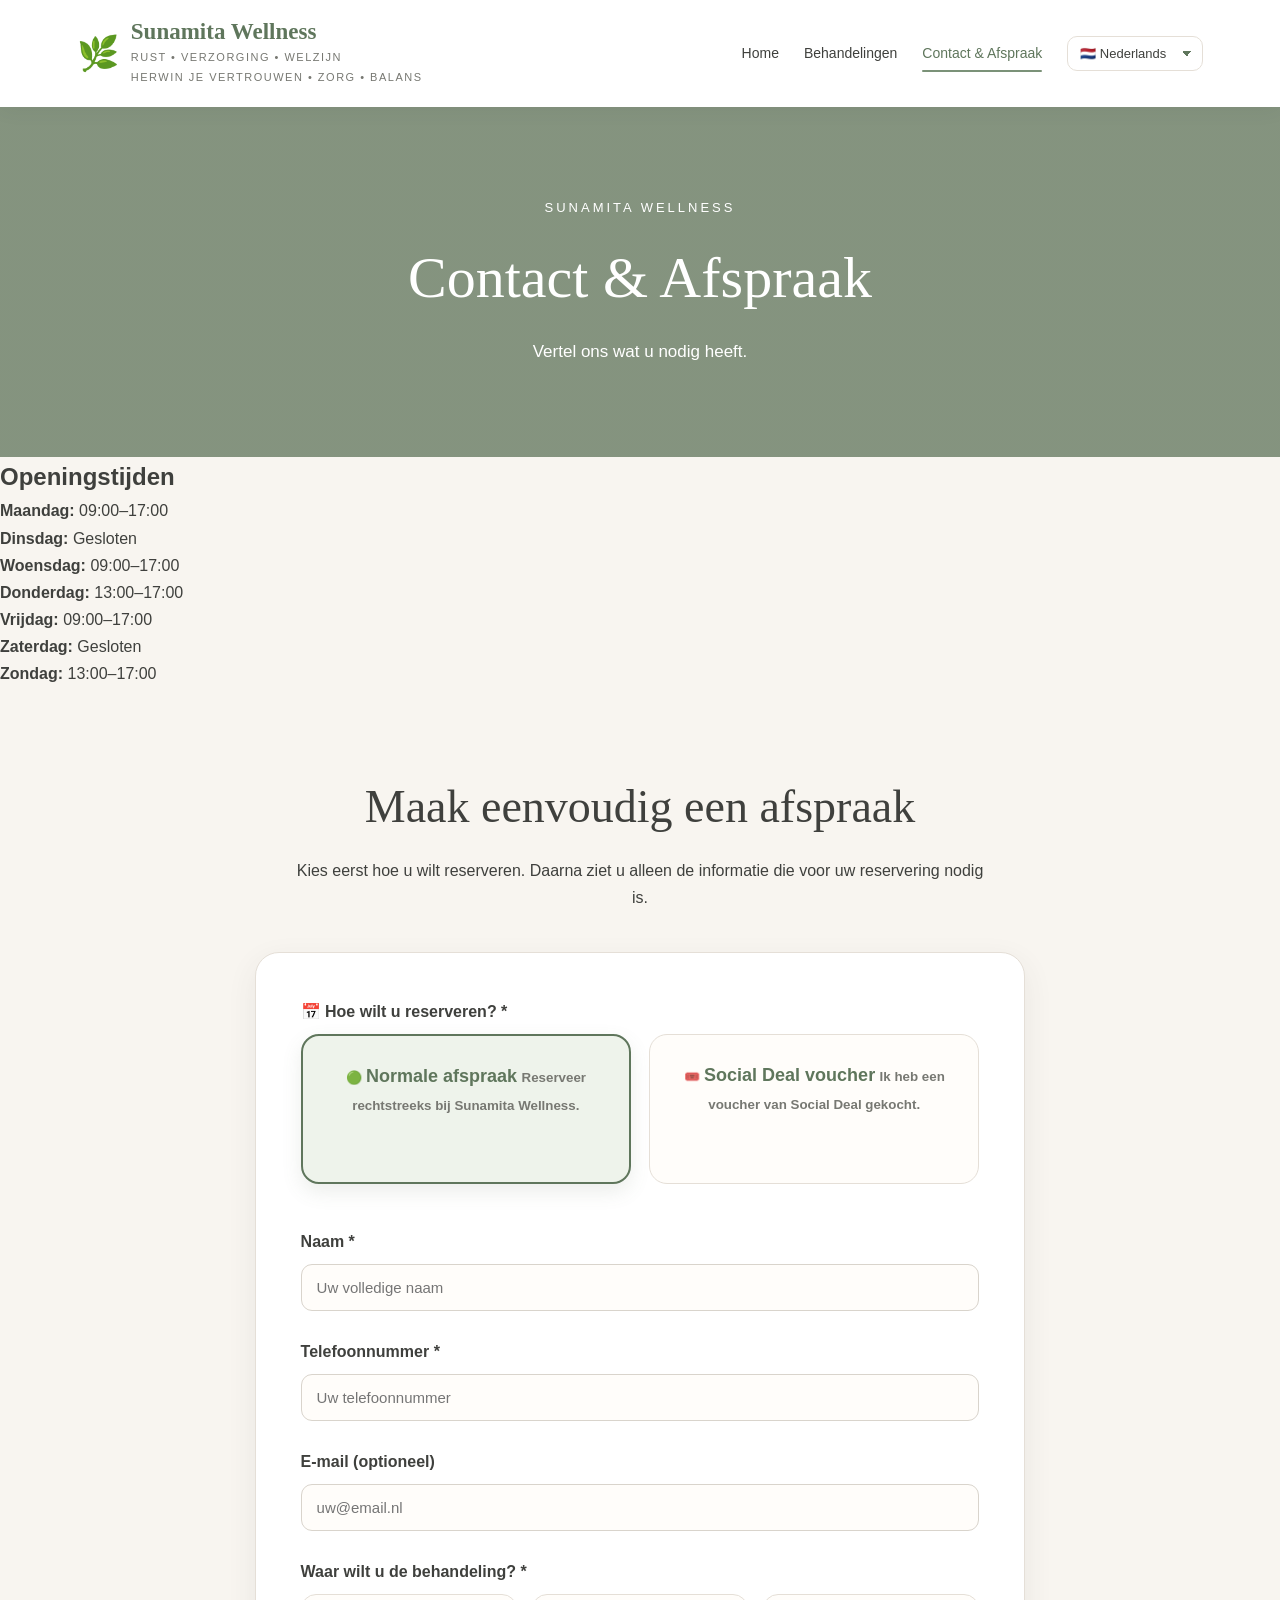
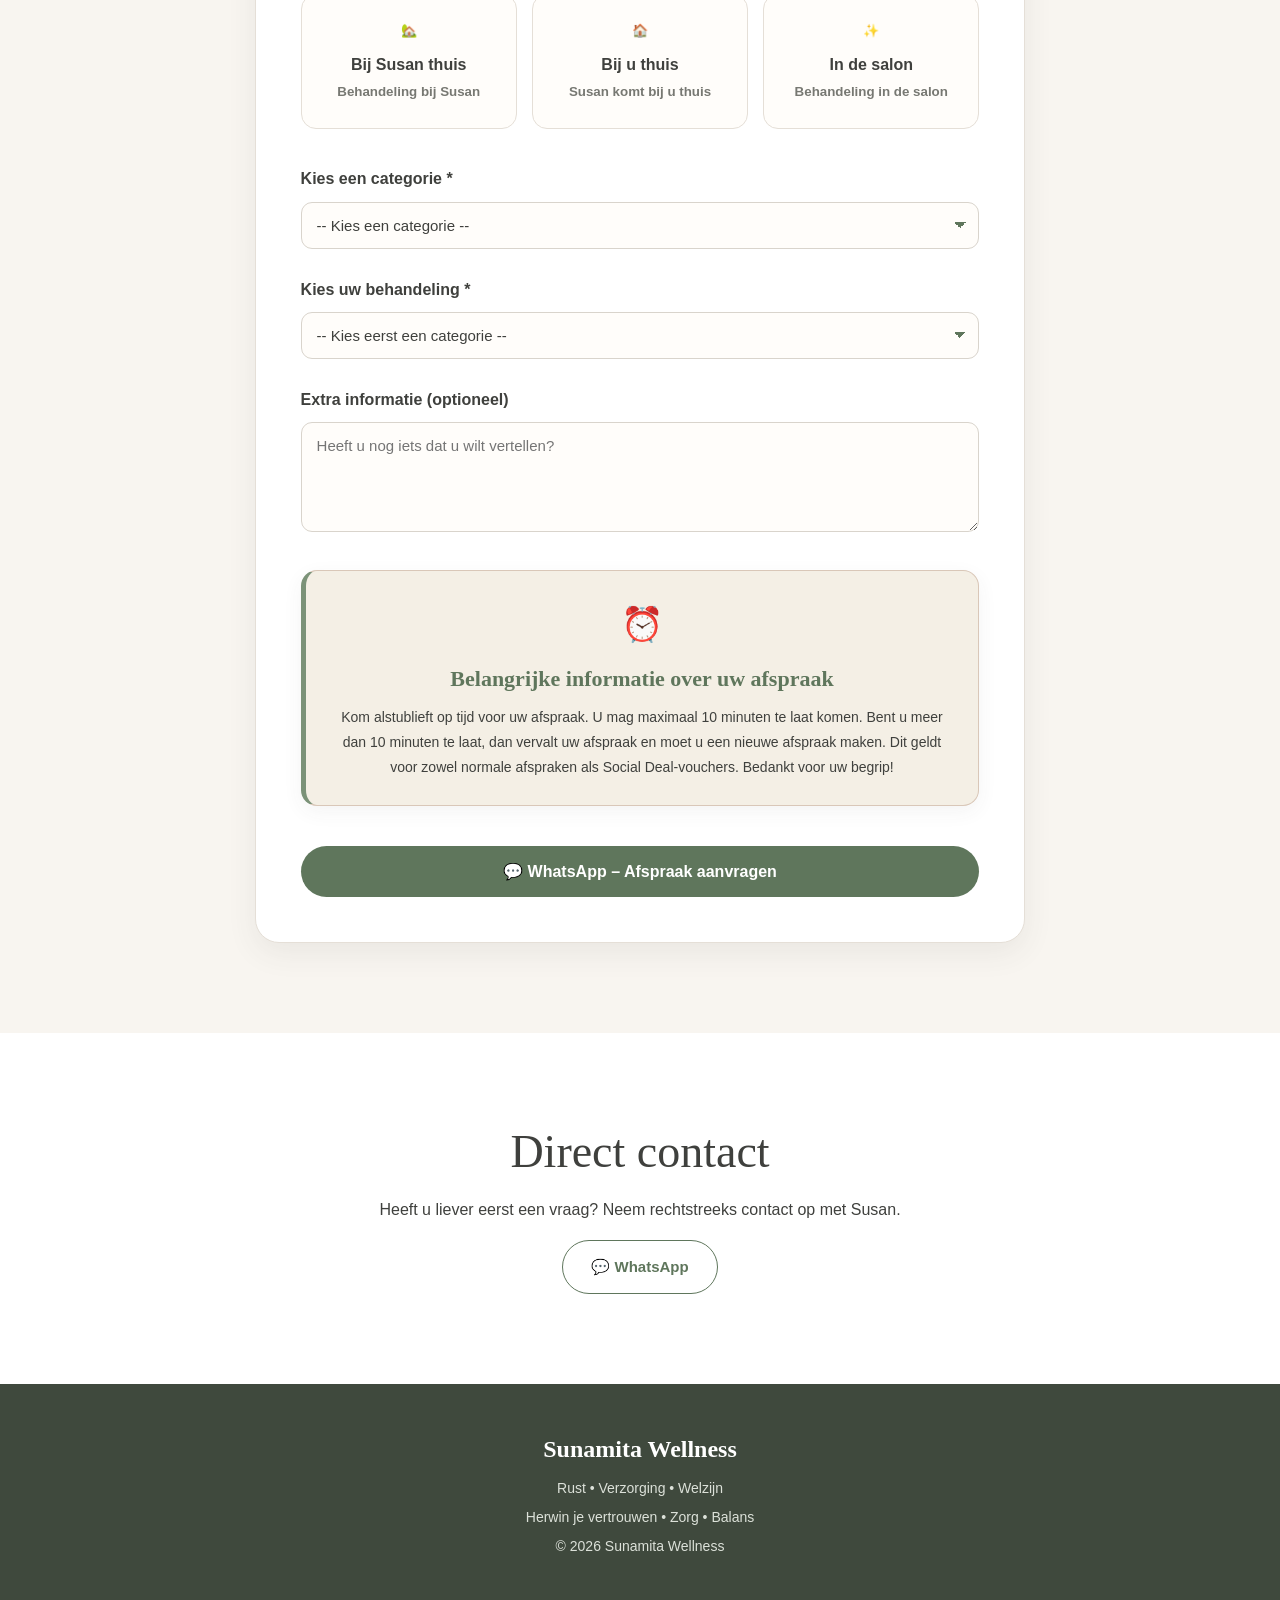
==== commit 52e59f01: "Update contact.html" ====
--- a/contact.html
+++ b/contact.html
@@ -91,7 +91,22 @@
 
 </section>
 
-
+<section class="opening-hours">
+  <h2
+    data-nl="Openingstijden"
+    data-en="Opening Hours"
+    data-es="Horario de apertura">
+    Openingstijden
+  </h2>
+
+  <p><strong data-nl="Maandag:" data-en="Monday:" data-es="Lunes:">Maandag:</strong> 09:00–17:00</p>
+  <p><strong data-nl="Dinsdag:" data-en="Tuesday:" data-es="Martes:">Dinsdag:</strong> <span data-nl="Gesloten" data-en="Closed" data-es="Cerrado">Gesloten</span></p>
+  <p><strong data-nl="Woensdag:" data-en="Wednesday:" data-es="Miércoles:">Woensdag:</strong> 09:00–17:00</p>
+  <p><strong data-nl="Donderdag:" data-en="Thursday:" data-es="Jueves:">Donderdag:</strong> 13:00–17:00</p>
+  <p><strong data-nl="Vrijdag:" data-en="Friday:" data-es="Viernes:">Vrijdag:</strong> 09:00–17:00</p>
+  <p><strong data-nl="Zaterdag:" data-en="Saturday:" data-es="Sábado:">Zaterdag:</strong> <span data-nl="Gesloten" data-en="Closed" data-es="Cerrado">Gesloten</span></p>
+  <p><strong data-nl="Zondag:" data-en="Sunday:" data-es="Domingo:">Zondag:</strong> 13:00–17:00</p>
+</section>
 <section class="contact-section section">
 
 <div class="contact-intro">
--- a/style.css
+++ b/style.css
@@ -2003,3 +2003,59 @@
 /* =====================================================
    END
 ===================================================== */
+
+/* =========================================
+   APPOINTMENT PUNCTUALITY NOTICE
+========================================= */
+
+.punctuality-notice {
+  display: flex;
+  flex-direction: column;
+  align-items: center;
+  text-align: center;
+  gap: 10px;
+
+  margin: 30px 0;
+  padding: 25px;
+
+  background: #f4efe5;
+  border: 1px solid #d9c7b8;
+  border-left: 5px solid #7b9278;
+  border-radius: 16px;
+
+  color: #3f403d;
+  box-shadow: 0 6px 20px rgba(70, 70, 60, 0.06);
+}
+
+.punctuality-icon {
+  font-size: 34px;
+}
+
+.punctuality-notice h3 {
+  margin: 0;
+  color: #5f765c;
+  font-family: Georgia, serif;
+  font-size: 22px;
+  line-height: 1.4;
+}
+
+.punctuality-notice p {
+  margin: 0;
+  font-size: 14px;
+  line-height: 1.8;
+}
+
+@media (max-width: 650px) {
+  .punctuality-notice {
+    padding: 20px 16px;
+    margin: 25px 0;
+  }
+
+  .punctuality-notice h3 {
+    font-size: 19px;
+  }
+
+  .punctuality-notice p {
+    font-size: 13px;
+  }
+}
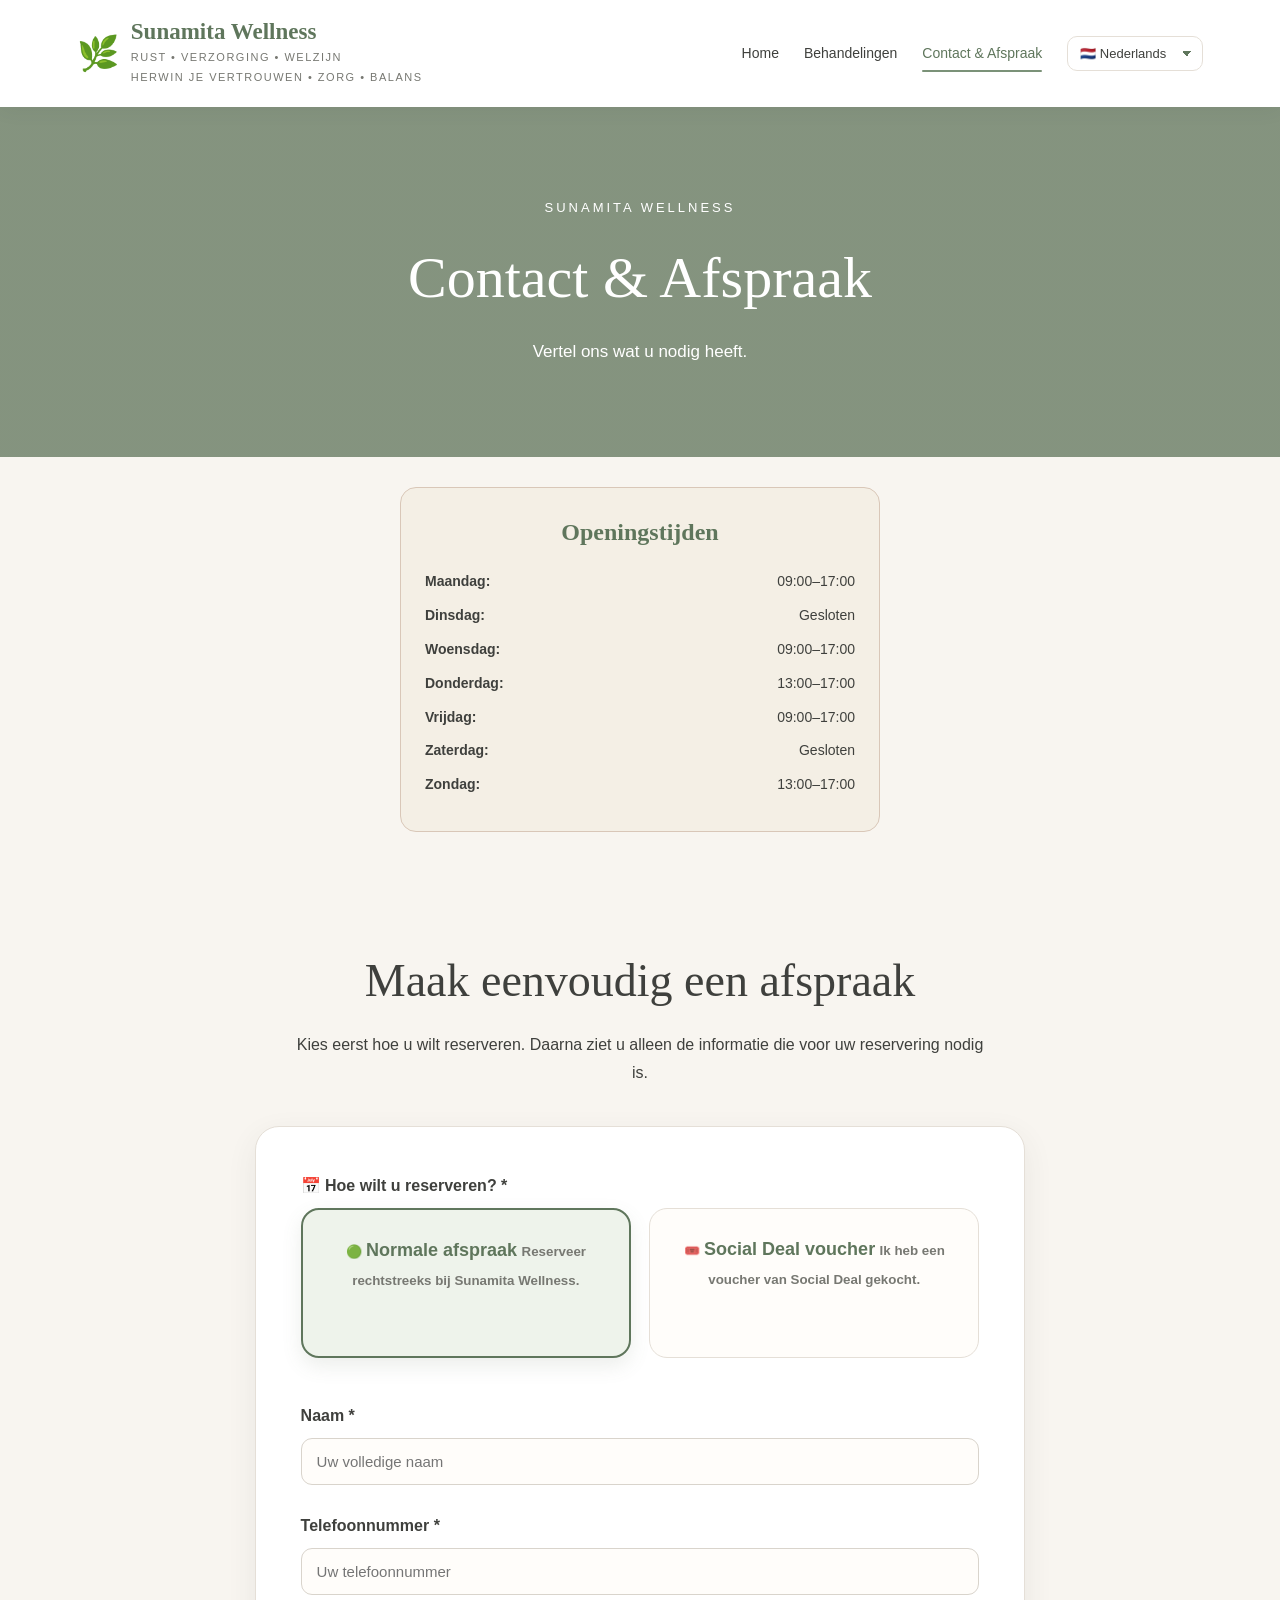
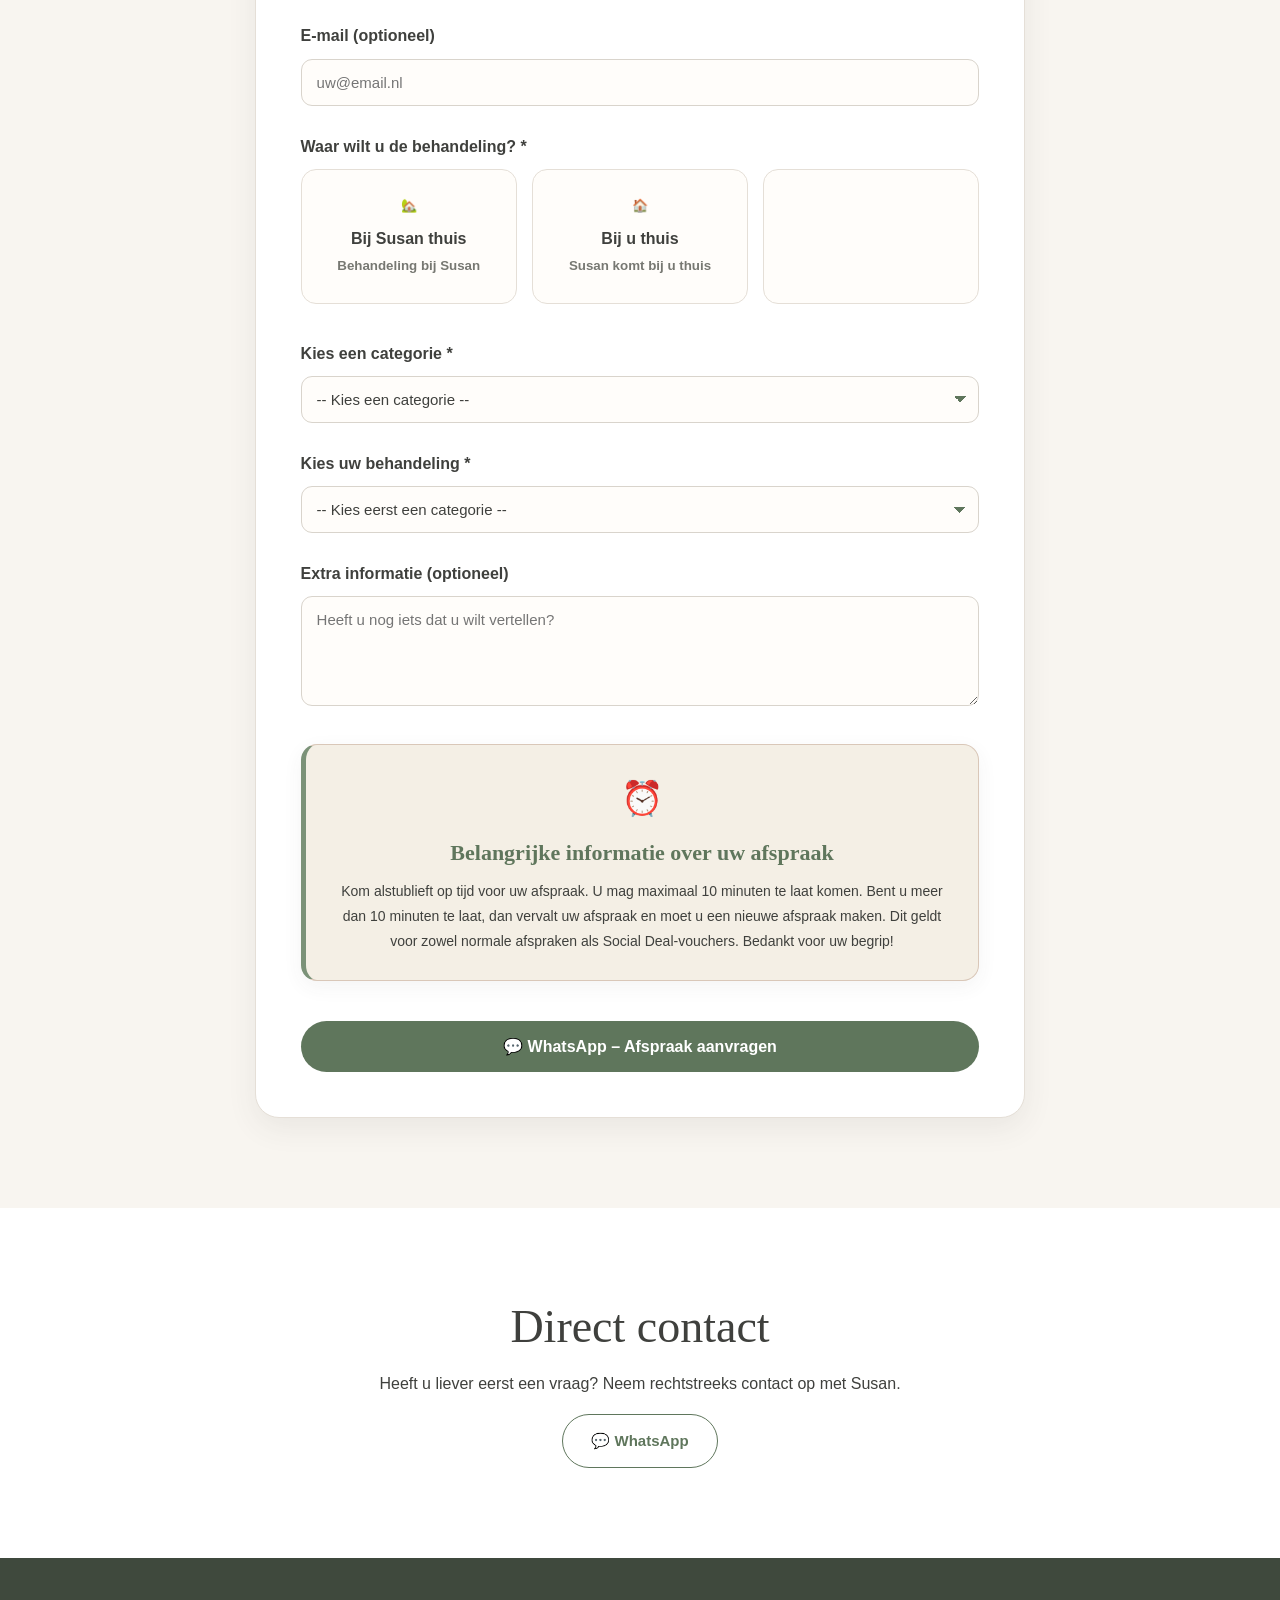
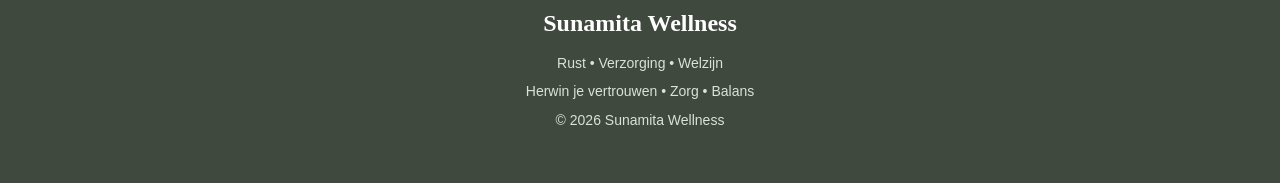
==== commit 803fafce: "Update contact.html" ====
--- a/contact.html
+++ b/contact.html
@@ -383,23 +383,6 @@
   value="In de salon"
   data-price-column="salon"
 >
-
-<span>✨</span>
-
-<strong
-  data-nl="In de salon"
-  data-en="At the salon"
-  data-es="En el salón"
->
-  In de salon
-</strong>
-
-<small
-  data-nl="Behandeling in de salon"
-  data-en="Treatment at the salon"
-  data-es="Tratamiento en el salón"
->
-  Behandeling in de salon
 </small>
 
 </label>
--- a/style.css
+++ b/style.css
@@ -2059,3 +2059,36 @@
     font-size: 13px;
   }
 }
+
+.opening-hours {
+  max-width: 480px;
+  margin: 30px auto;
+  padding: 24px;
+  background: #f4efe5;
+  border: 1px solid #d9c7b8;
+  border-radius: 16px;
+  color: #3f403d;
+  text-align: center;
+}
+
+.opening-hours h2 {
+  color: #5f765c;
+  margin-top: 0;
+  margin-bottom: 18px;
+  font-family: Georgia, serif;
+}
+
+.opening-hours p {
+  display: flex;
+  justify-content: space-between;
+  gap: 12px;
+  margin: 10px 0;
+  font-size: 14px;
+}
+
+@media (max-width: 480px) {
+  .opening-hours {
+    margin: 20px 12px;
+    padding: 18px;
+  }
+}
